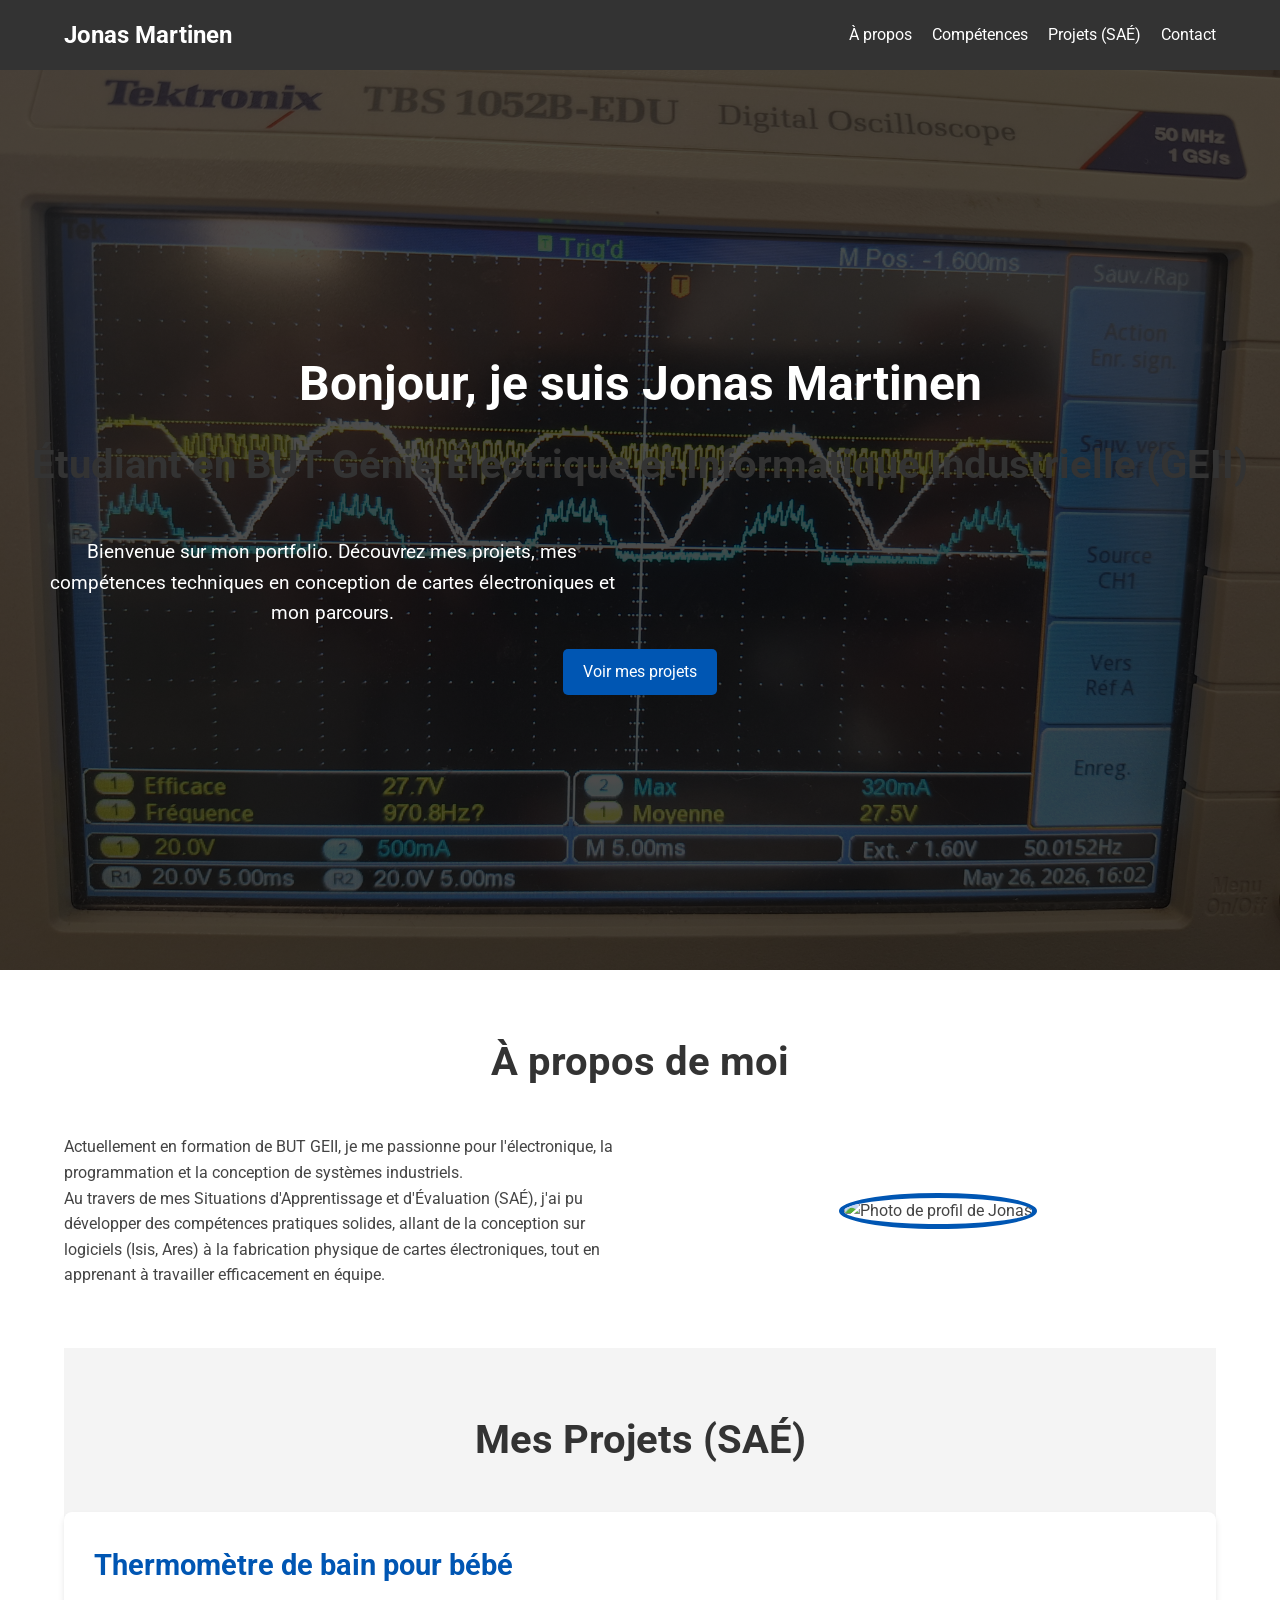
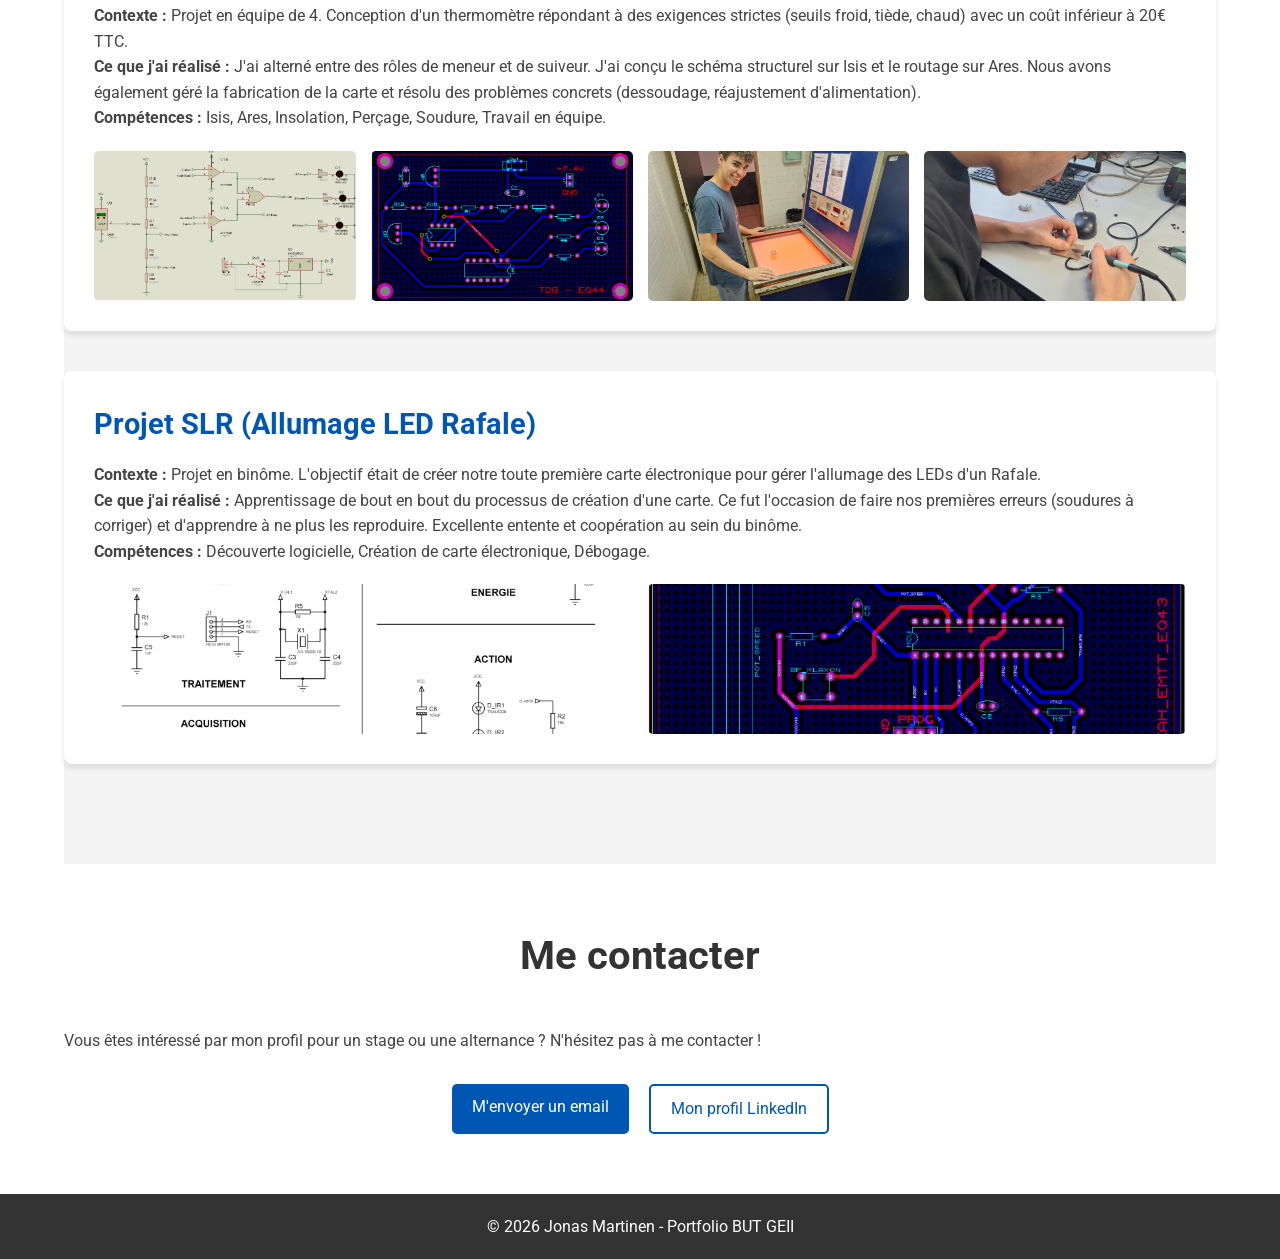
==== index.html @ 261d5330 "Import first files of the website" ====
<!DOCTYPE html>
<html lang="fr">
<head>
    <meta charset="UTF-8">
    <meta name="viewport" content="width=device-width, initial-scale=1.0">
    <title>Portfolio - Jonas Martinen | BUT GEII</title>
    <link rel="stylesheet" href="style.css">
    <link href="https://fonts.googleapis.com/css2?family=Roboto:wght@300;400;700&display=swap" rel="stylesheet">
</head>
<body>

    <header>
        <nav>
            <div class="logo">Jonas Martinen</div>
            <ul class="nav-links">
                <li><a href="#about">À propos</a></li>
                <li><a href="#skills">Compétences</a></li>
                <li><a href="#projects">Projets (SAÉ)</a></li>
                <li><a href="#contact">Contact</a></li>
            </ul>
        </nav>
    </header>

    <section id="hero">
        <div class="hero-content">
            <h1>Bonjour, je suis Jonas Martinen</h1>
            <h2>Étudiant en BUT Génie Électrique et Informatique Industrielle (GEII)</h2>
            <p>Bienvenue sur mon portfolio. Découvrez mes projets, mes compétences techniques en conception de cartes électroniques et mon parcours.</p>
            <a href="#projects" class="btn">Voir mes projets</a>
        </div>
    </section>

    <section id="about" class="container">
        <h2>À propos de moi</h2>
        <div class="about-flex">
            <div class="about-text">
                <p>Actuellement en formation de BUT GEII, je me passionne pour l'électronique, la programmation et la conception de systèmes industriels.</p>
                <p>Au travers de mes Situations d'Apprentissage et d'Évaluation (SAÉ), j'ai pu développer des compétences pratiques solides, allant de la conception sur logiciels (Isis, Ares) à la fabrication physique de cartes électroniques, tout en apprenant à travailler efficacement en équipe.</p>
            </div>
            <div class="about-image">
                <img src="Photo/photo_profil_placeholder.jpg" alt="Photo de profil de Jonas" id="profile-pic">
            </div>
        </div>
    </section>

    <section id="projects" class="container bg-light">
        <h2>Mes Projets (SAÉ)</h2>

        <div class="project-card">
            <div class="project-info">
                <h3>Thermomètre de bain pour bébé</h3>
                <p><strong>Contexte :</strong> Projet en équipe de 4. Conception d'un thermomètre répondant à des exigences strictes (seuils froid, tiède, chaud) avec un coût inférieur à 20€ TTC.</p>
                <p><strong>Ce que j'ai réalisé :</strong> J'ai alterné entre des rôles de meneur et de suiveur. J'ai conçu le schéma structurel sur Isis et le routage sur Ares. Nous avons également géré la fabrication de la carte et résolu des problèmes concrets (dessoudage, réajustement d'alimentation).</p>
                <p><strong>Compétences :</strong> Isis, Ares, Insolation, Perçage, Soudure, Travail en équipe.</p>
            </div>
            <div class="project-gallery">
                <img src="Photo/isis_tdb.png" alt="Schéma Isis Thermomètre">
                <img src="Photo/ares_tdb.png" alt="Routage Ares Thermomètre">
                <img src="Photo/fabrication carte insolation.jpg" alt="Insolation de la carte">
                <img src="Photo/soudure.jpg" alt="Soudure des composants">
            </div>
        </div>

        <div class="project-card">
            <div class="project-info">
                <h3>Projet SLR (Allumage LED Rafale)</h3>
                <p><strong>Contexte :</strong> Projet en binôme. L'objectif était de créer notre toute première carte électronique pour gérer l'allumage des LEDs d'un Rafale.</p>
                <p><strong>Ce que j'ai réalisé :</strong> Apprentissage de bout en bout du processus de création d'une carte. Ce fut l'occasion de faire nos premières erreurs (soudures à corriger) et d'apprendre à ne plus les reproduire. Excellente entente et coopération au sein du binôme.</p>
                <p><strong>Compétences :</strong> Découverte logicielle, Création de carte électronique, Débogage.</p>
            </div>
            <div class="project-gallery">
                <img src="Photo/isis_kah_emetteur.png" alt="Schéma Emetteur">
                <img src="Photo/ares_emetteur_kah.png" alt="Routage Emetteur">
            </div>
        </div>
    </section>

    <section id="contact" class="container">
        <h2>Me contacter</h2>
        <p>Vous êtes intéressé par mon profil pour un stage ou une alternance ? N'hésitez pas à me contacter !</p>
        <div class="contact-links">
            <a href="mailto:ton.email@email.com" class="btn">M'envoyer un email</a>
            <a href="https://linkedin.com/in/tonprofil" class="btn btn-outline" target="_blank">Mon profil LinkedIn</a>
        </div>
    </section>

    <footer>
        <p>&copy; 2026 Jonas Martinen - Portfolio BUT GEII</p>
    </footer>

</body>
</html>
---- style.css ----
/* style.css */
:root {
    --primary-color: #0056b3;
    --secondary-color: #333;
    --bg-light: #f4f4f4;
    --text-color: #444;
}

* {
    margin: 0;
    padding: 0;
    box-sizing: border-box;
    font-family: 'Roboto', sans-serif;
}

body {
    line-height: 1.6;
    color: var(--text-color);
}

/* Navigation */
header {
    background: var(--secondary-color);
    color: #fff;
    padding: 1rem 0;
    position: sticky;
    top: 0;
    z-index: 100;
}

nav {
    display: flex;
    justify-content: space-between;
    align-items: center;
    width: 90%;
    margin: auto;
}

nav .logo {
    font-size: 1.5rem;
    font-weight: bold;
}

nav ul {
    list-style: none;
    display: flex;
}

nav ul li {
    margin-left: 20px;
}

nav ul li a {
    color: #fff;
    text-decoration: none;
    transition: color 0.3s;
}

nav ul li a:hover {
    color: var(--primary-color);
}

/* Hero Section */
#hero {
    background: linear-gradient(rgba(0,0,0,0.7), rgba(0,0,0,0.7)), url('Photo/oscilloscope\ energie.jpg') center/cover;
    height: 100vh;
    display: flex;
    flex-direction: column;
    justify-content: center;
    align-items: center;
    text-align: center;
    color: #fff;
    padding: 0 20px;
}

#hero h1 {
    font-size: 3rem;
    margin-bottom: 10px;
}

#hero p {
    font-size: 1.2rem;
    margin-bottom: 20px;
    max-width: 600px;
}

/* Boutons */
.btn {
    display: inline-block;
    background: var(--primary-color);
    color: #fff;
    padding: 10px 20px;
    text-decoration: none;
    border-radius: 5px;
    transition: background 0.3s;
}

.btn:hover {
    background: #004494;
}

.btn-outline {
    background: transparent;
    border: 2px solid var(--primary-color);
    color: var(--primary-color);
}

.btn-outline:hover {
    background: var(--primary-color);
    color: #fff;
}

/* Conteneurs et Sections */
.container {
    width: 90%;
    margin: auto;
    padding: 60px 0;
}

h2 {
    text-align: center;
    margin-bottom: 40px;
    font-size: 2.5rem;
    color: var(--secondary-color);
}

.bg-light {
    background: var(--bg-light);
}

/* À propos */
.about-flex {
    display: flex;
    justify-content: space-between;
    align-items: center;
    gap: 40px;
}

.about-text {
    flex: 1;
}

.about-image {
    flex: 1;
    text-align: center;
}

.about-image img {
    border-radius: 50%;
    width: 250px;
    height: 250px;
    object-fit: cover;
    border: 5px solid var(--primary-color);
}

/* Projets */
.project-card {
    background: #fff;
    border-radius: 8px;
    padding: 30px;
    margin-bottom: 40px;
    box-shadow: 0 4px 6px rgba(0,0,0,0.1);
}

.project-card h3 {
    color: var(--primary-color);
    margin-bottom: 15px;
    font-size: 1.8rem;
}

.project-gallery {
    display: grid;
    grid-template-columns: repeat(auto-fit, minmax(200px, 1fr));
    gap: 15px;
    margin-top: 20px;
}

.project-gallery img {
    width: 100%;
    height: 150px;
    object-fit: cover;
    border-radius: 5px;
    transition: transform 0.3s;
    cursor: pointer;
}

.project-gallery img:hover {
    transform: scale(1.05);
}

/* Contact */
.contact-links {
    display: flex;
    justify-content: center;
    gap: 20px;
    margin-top: 30px;
}

/* Footer */
footer {
    background: var(--secondary-color);
    color: #fff;
    text-align: center;
    padding: 20px 0;
}

/* Responsive */
@media(max-width: 768px) {
    .about-flex {
        flex-direction: column;
    }
    nav ul {
        flex-direction: column;
        align-items: center;
    }
    nav ul li {
        margin: 10px 0;
    }
}
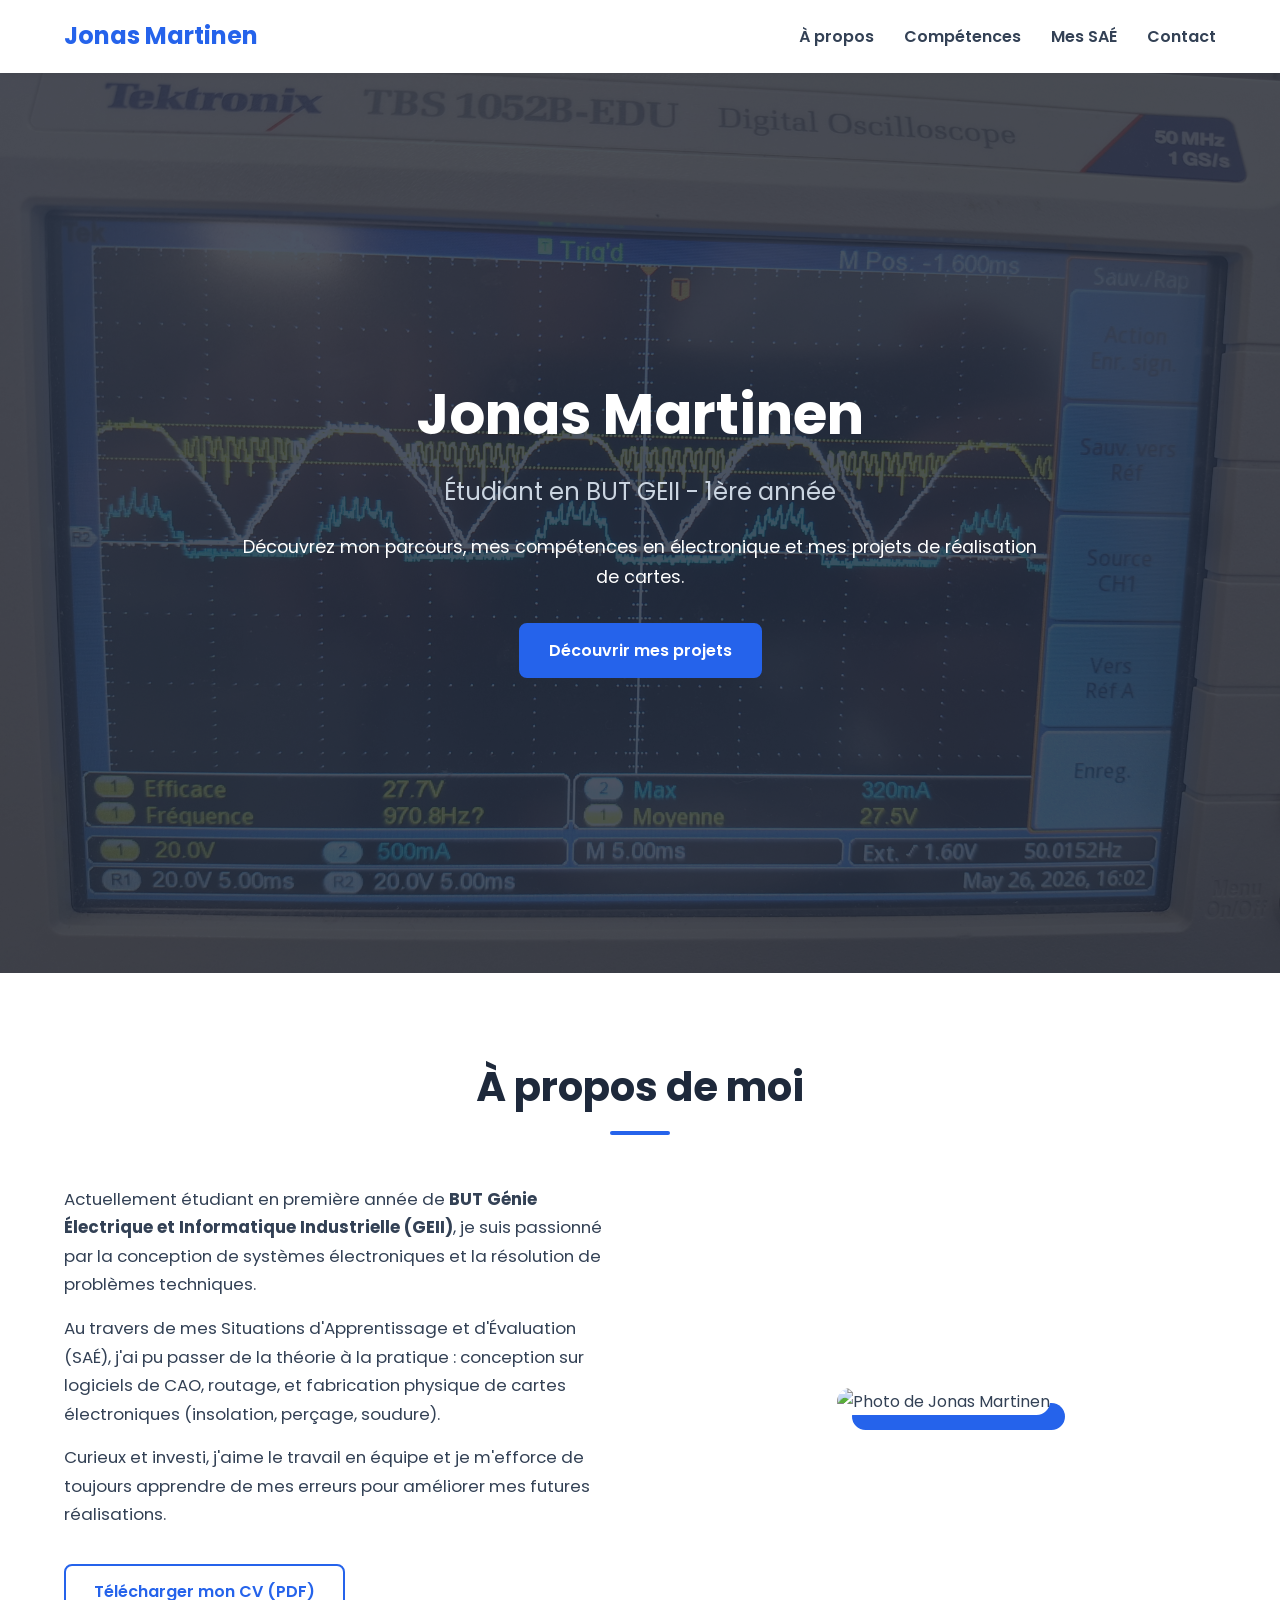
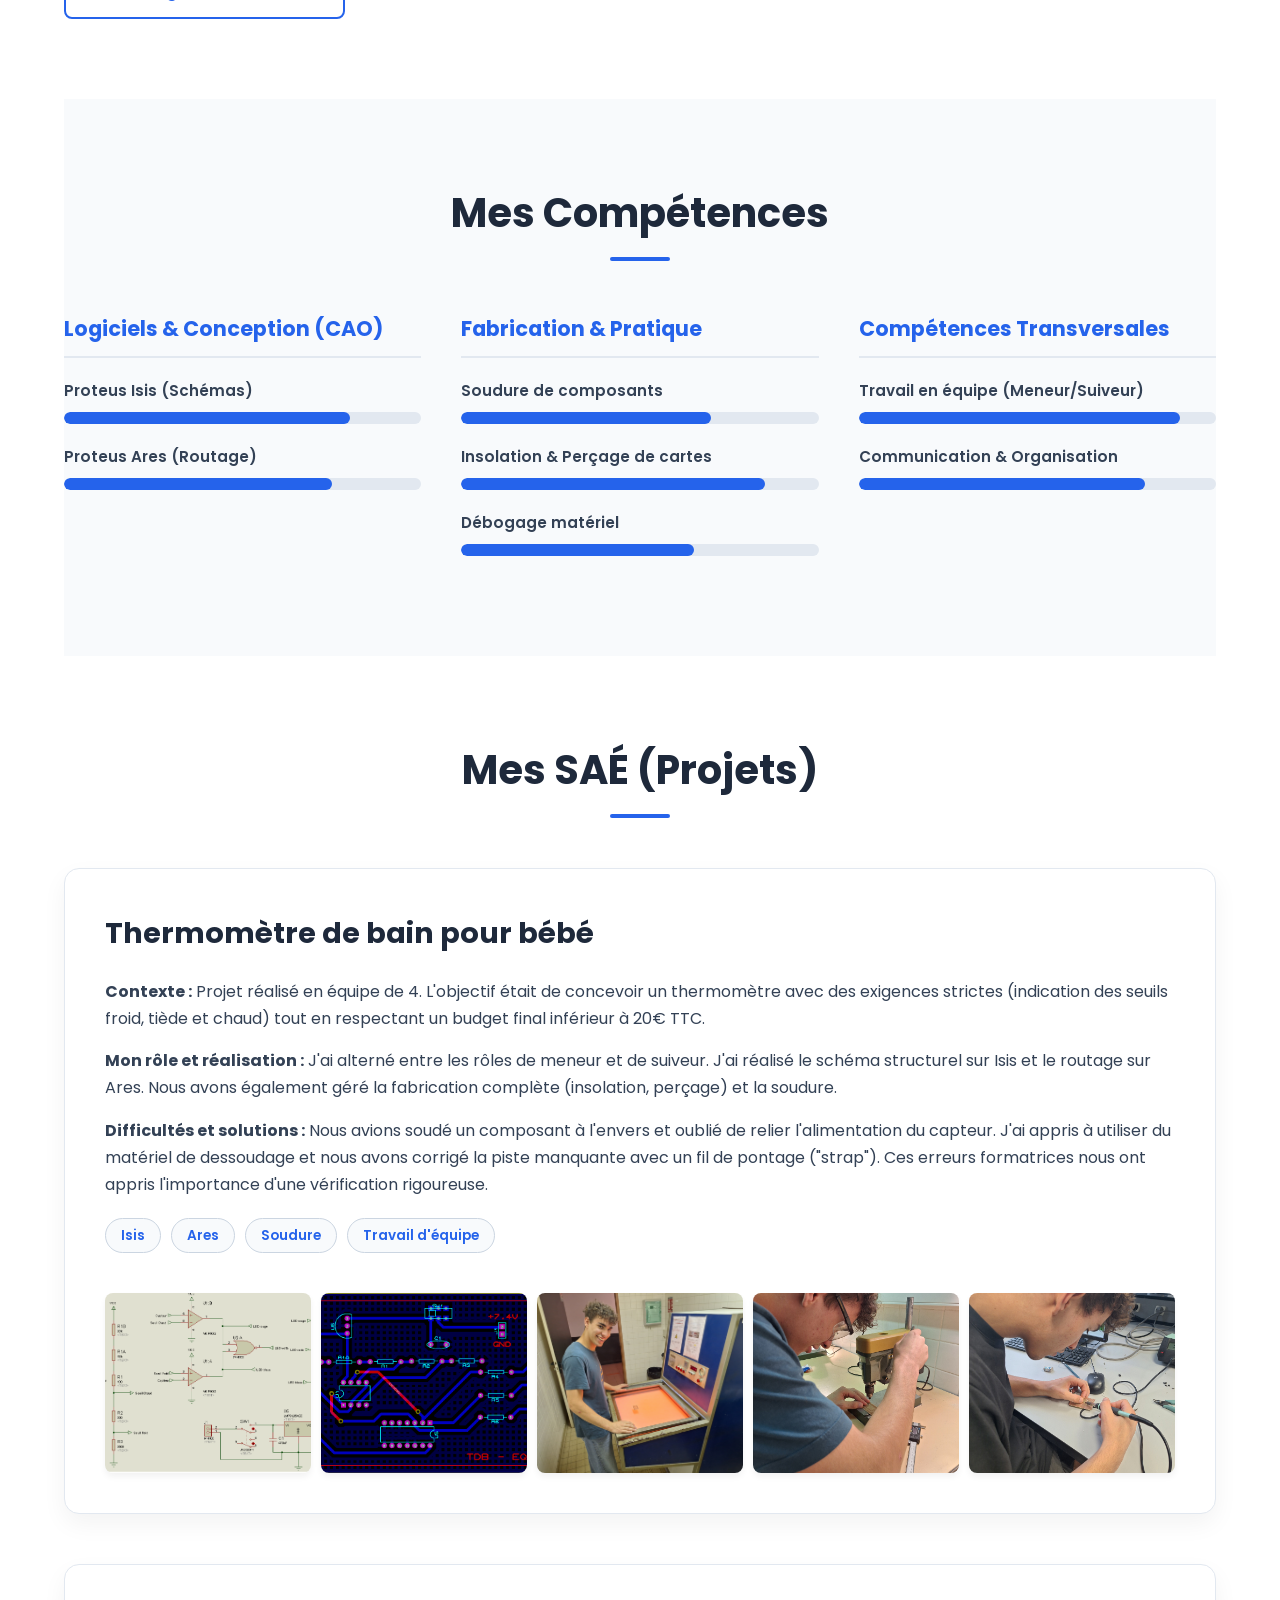
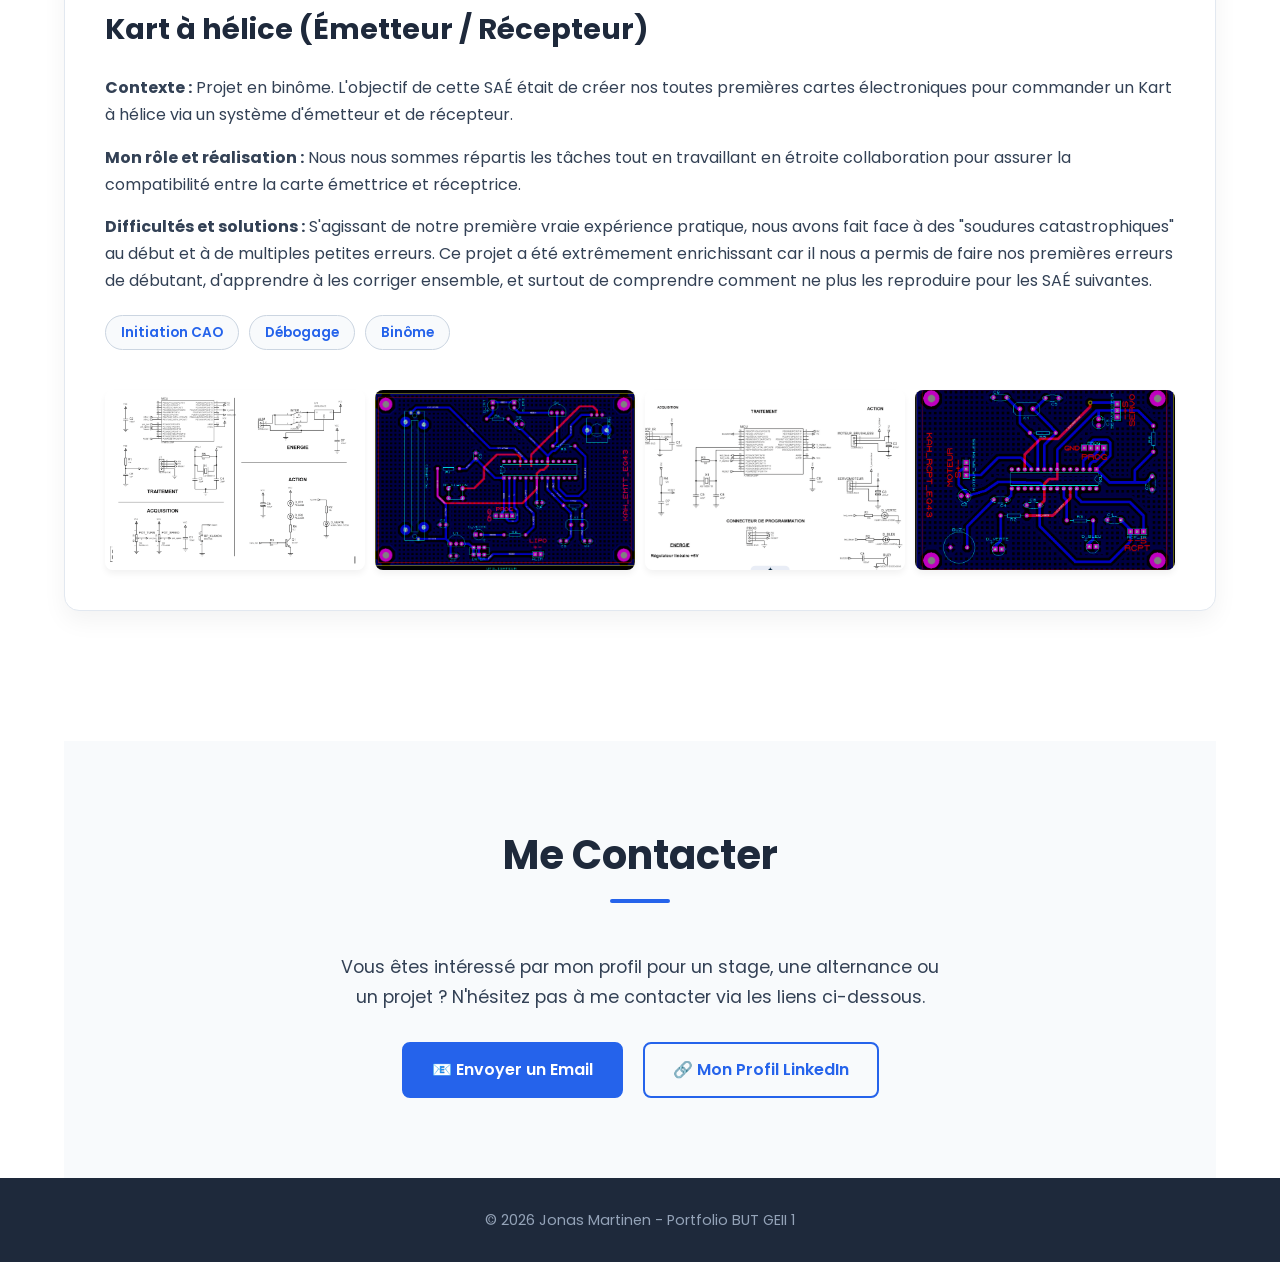
==== commit ccd077bb: "premier retour" ====
--- a/index.html
+++ b/index.html
@@ -5,7 +5,7 @@
     <meta name="viewport" content="width=device-width, initial-scale=1.0">
     <title>Portfolio - Jonas Martinen | BUT GEII</title>
     <link rel="stylesheet" href="style.css">
-    <link href="https://fonts.googleapis.com/css2?family=Roboto:wght@300;400;700&display=swap" rel="stylesheet">
+    <link href="https://fonts.googleapis.com/css2?family=Poppins:wght@300;400;600;700&display=swap" rel="stylesheet">
 </head>
 <body>
 
@@ -15,77 +15,154 @@
             <ul class="nav-links">
                 <li><a href="#about">À propos</a></li>
                 <li><a href="#skills">Compétences</a></li>
-                <li><a href="#projects">Projets (SAÉ)</a></li>
+                <li><a href="#projects">Mes SAÉ</a></li>
                 <li><a href="#contact">Contact</a></li>
             </ul>
         </nav>
     </header>
 
     <section id="hero">
+        <div class="hero-overlay"></div>
         <div class="hero-content">
-            <h1>Bonjour, je suis Jonas Martinen</h1>
-            <h2>Étudiant en BUT Génie Électrique et Informatique Industrielle (GEII)</h2>
-            <p>Bienvenue sur mon portfolio. Découvrez mes projets, mes compétences techniques en conception de cartes électroniques et mon parcours.</p>
-            <a href="#projects" class="btn">Voir mes projets</a>
+            <h1>Jonas Martinen</h1>
+            <h2>Étudiant en BUT GEII - 1ère année</h2>
+            <p>Découvrez mon parcours, mes compétences en électronique et mes projets de réalisation de cartes.</p>
+            <a href="#projects" class="btn">Découvrir mes projets</a>
         </div>
     </section>
 
     <section id="about" class="container">
-        <h2>À propos de moi</h2>
+        <div class="section-title">
+            <h2>À propos de moi</h2>
+            <div class="underline"></div>
+        </div>
         <div class="about-flex">
             <div class="about-text">
-                <p>Actuellement en formation de BUT GEII, je me passionne pour l'électronique, la programmation et la conception de systèmes industriels.</p>
-                <p>Au travers de mes Situations d'Apprentissage et d'Évaluation (SAÉ), j'ai pu développer des compétences pratiques solides, allant de la conception sur logiciels (Isis, Ares) à la fabrication physique de cartes électroniques, tout en apprenant à travailler efficacement en équipe.</p>
+                <p>Actuellement étudiant en première année de <strong>BUT Génie Électrique et Informatique Industrielle (GEII)</strong>, je suis passionné par la conception de systèmes électroniques et la résolution de problèmes techniques.</p>
+                <p>Au travers de mes Situations d'Apprentissage et d'Évaluation (SAÉ), j'ai pu passer de la théorie à la pratique : conception sur logiciels de CAO, routage, et fabrication physique de cartes électroniques (insolation, perçage, soudure).</p>
+                <p>Curieux et investi, j'aime le travail en équipe et je m'efforce de toujours apprendre de mes erreurs pour améliorer mes futures réalisations.</p>
+                <a href="#" class="btn btn-outline" style="margin-top: 20px;">Télécharger mon CV (PDF)</a>
             </div>
             <div class="about-image">
-                <img src="Photo/photo_profil_placeholder.jpg" alt="Photo de profil de Jonas" id="profile-pic">
+                <img src="Photo/photo_profil_placeholder.jpg" alt="Photo de Jonas Martinen" id="profile-pic">
             </div>
         </div>
     </section>
 
-    <section id="projects" class="container bg-light">
-        <h2>Mes Projets (SAÉ)</h2>
+    <section id="skills" class="container bg-light">
+        <div class="section-title">
+            <h2>Mes Compétences</h2>
+            <div class="underline"></div>
+        </div>
+        <div class="skills-grid">
+            
+            <div class="skill-category">
+                <h3>Logiciels & Conception (CAO)</h3>
+                <div class="skill-bar">
+                    <span class="skill-name">Proteus Isis (Schémas)</span>
+                    <div class="progress-bar"><div class="progress" style="width: 80%;"></div></div>
+                </div>
+                <div class="skill-bar">
+                    <span class="skill-name">Proteus Ares (Routage)</span>
+                    <div class="progress-bar"><div class="progress" style="width: 75%;"></div></div>
+                </div>
+            </div>
+
+            <div class="skill-category">
+                <h3>Fabrication & Pratique</h3>
+                <div class="skill-bar">
+                    <span class="skill-name">Soudure de composants</span>
+                    <div class="progress-bar"><div class="progress" style="width: 70%;"></div></div>
+                </div>
+                <div class="skill-bar">
+                    <span class="skill-name">Insolation & Perçage de cartes</span>
+                    <div class="progress-bar"><div class="progress" style="width: 85%;"></div></div>
+                </div>
+                <div class="skill-bar">
+                    <span class="skill-name">Débogage matériel</span>
+                    <div class="progress-bar"><div class="progress" style="width: 65%;"></div></div>
+                </div>
+            </div>
+
+            <div class="skill-category">
+                <h3>Compétences Transversales</h3>
+                <div class="skill-bar">
+                    <span class="skill-name">Travail en équipe (Meneur/Suiveur)</span>
+                    <div class="progress-bar"><div class="progress" style="width: 90%;"></div></div>
+                </div>
+                <div class="skill-bar">
+                    <span class="skill-name">Communication & Organisation</span>
+                    <div class="progress-bar"><div class="progress" style="width: 80%;"></div></div>
+                </div>
+            </div>
+
+        </div>
+    </section>
+
+    <section id="projects" class="container">
+        <div class="section-title">
+            <h2>Mes SAÉ (Projets)</h2>
+            <div class="underline"></div>
+        </div>
 
         <div class="project-card">
-            <div class="project-info">
+            <div class="project-content">
                 <h3>Thermomètre de bain pour bébé</h3>
-                <p><strong>Contexte :</strong> Projet en équipe de 4. Conception d'un thermomètre répondant à des exigences strictes (seuils froid, tiède, chaud) avec un coût inférieur à 20€ TTC.</p>
-                <p><strong>Ce que j'ai réalisé :</strong> J'ai alterné entre des rôles de meneur et de suiveur. J'ai conçu le schéma structurel sur Isis et le routage sur Ares. Nous avons également géré la fabrication de la carte et résolu des problèmes concrets (dessoudage, réajustement d'alimentation).</p>
-                <p><strong>Compétences :</strong> Isis, Ares, Insolation, Perçage, Soudure, Travail en équipe.</p>
+                <div class="project-details">
+                    <p><strong>Contexte :</strong> Projet réalisé en équipe de 4. L'objectif était de concevoir un thermomètre avec des exigences strictes (indication des seuils froid, tiède et chaud) tout en respectant un budget final inférieur à 20€ TTC.</p>
+                    <p><strong>Mon rôle et réalisation :</strong> J'ai alterné entre les rôles de meneur et de suiveur. J'ai réalisé le schéma structurel sur Isis et le routage sur Ares. Nous avons également géré la fabrication complète (insolation, perçage) et la soudure.</p>
+                    <p><strong>Difficultés et solutions :</strong> Nous avions soudé un composant à l'envers et oublié de relier l'alimentation du capteur. J'ai appris à utiliser du matériel de dessoudage et nous avons corrigé la piste manquante avec un fil de pontage ("strap"). Ces erreurs formatrices nous ont appris l'importance d'une vérification rigoureuse.</p>
+                </div>
+                <div class="project-tags">
+                    <span>Isis</span><span>Ares</span><span>Soudure</span><span>Travail d'équipe</span>
+                </div>
             </div>
             <div class="project-gallery">
-                <img src="Photo/isis_tdb.png" alt="Schéma Isis Thermomètre">
-                <img src="Photo/ares_tdb.png" alt="Routage Ares Thermomètre">
-                <img src="Photo/fabrication carte insolation.jpg" alt="Insolation de la carte">
-                <img src="Photo/soudure.jpg" alt="Soudure des composants">
+                <img src="Photo/isis_tdb.png" alt="Schéma Isis Thermomètre" loading="lazy">
+                <img src="Photo/ares_tdb.png" alt="Routage Ares Thermomètre" loading="lazy">
+                <img src="Photo/fabrication carte insolation.jpg" alt="Insolation de la carte" loading="lazy">
+                <img src="Photo/fabrication carte trou.jpg" alt="Perçage de la carte" loading="lazy">
+                <img src="Photo/soudure.jpg" alt="Soudure finale" loading="lazy">
             </div>
         </div>
 
         <div class="project-card">
-            <div class="project-info">
-                <h3>Projet SLR (Allumage LED Rafale)</h3>
-                <p><strong>Contexte :</strong> Projet en binôme. L'objectif était de créer notre toute première carte électronique pour gérer l'allumage des LEDs d'un Rafale.</p>
-                <p><strong>Ce que j'ai réalisé :</strong> Apprentissage de bout en bout du processus de création d'une carte. Ce fut l'occasion de faire nos premières erreurs (soudures à corriger) et d'apprendre à ne plus les reproduire. Excellente entente et coopération au sein du binôme.</p>
-                <p><strong>Compétences :</strong> Découverte logicielle, Création de carte électronique, Débogage.</p>
+            <div class="project-content">
+                <h3>Kart à hélice (Émetteur / Récepteur)</h3>
+                <div class="project-details">
+                    <p><strong>Contexte :</strong> Projet en binôme. L'objectif de cette SAÉ était de créer nos toutes premières cartes électroniques pour commander un Kart à hélice via un système d'émetteur et de récepteur.</p>
+                    <p><strong>Mon rôle et réalisation :</strong> Nous nous sommes répartis les tâches tout en travaillant en étroite collaboration pour assurer la compatibilité entre la carte émettrice et réceptrice.</p>
+                    <p><strong>Difficultés et solutions :</strong> S'agissant de notre première vraie expérience pratique, nous avons fait face à des "soudures catastrophiques" au début et à de multiples petites erreurs. Ce projet a été extrêmement enrichissant car il nous a permis de faire nos premières erreurs de débutant, d'apprendre à les corriger ensemble, et surtout de comprendre comment ne plus les reproduire pour les SAÉ suivantes.</p>
+                </div>
+                <div class="project-tags">
+                    <span>Initiation CAO</span><span>Débogage</span><span>Binôme</span>
+                </div>
             </div>
             <div class="project-gallery">
-                <img src="Photo/isis_kah_emetteur.png" alt="Schéma Emetteur">
-                <img src="Photo/ares_emetteur_kah.png" alt="Routage Emetteur">
+                <img src="Photo/isis_kah_emetteur.png" alt="Schéma Émetteur Kart" loading="lazy">
+                <img src="Photo/ares_emetteur_kah.png" alt="Routage Émetteur Kart" loading="lazy">
+                <img src="Photo/isis_kah_recepteur.png" alt="Schéma Récepteur Kart" loading="lazy">
+                <img src="Photo/ares_recepteur_kah.png" alt="Routage Récepteur Kart" loading="lazy">
             </div>
         </div>
     </section>
 
-    <section id="contact" class="container">
-        <h2>Me contacter</h2>
-        <p>Vous êtes intéressé par mon profil pour un stage ou une alternance ? N'hésitez pas à me contacter !</p>
-        <div class="contact-links">
-            <a href="mailto:ton.email@email.com" class="btn">M'envoyer un email</a>
-            <a href="https://linkedin.com/in/tonprofil" class="btn btn-outline" target="_blank">Mon profil LinkedIn</a>
+    <section id="contact" class="container bg-light">
+        <div class="section-title">
+            <h2>Me Contacter</h2>
+            <div class="underline"></div>
+        </div>
+        <div class="contact-content">
+            <p>Vous êtes intéressé par mon profil pour un stage, une alternance ou un projet ? N'hésitez pas à me contacter via les liens ci-dessous.</p>
+            <div class="contact-links">
+                <a href="mailto:jonas.martinen@gmail.com" class="btn">📧 Envoyer un Email</a>
+                <a href="https://www.linkedin.com/in/jonas-martinen-580a0b396/" class="btn btn-outline" target="_blank">🔗 Mon Profil LinkedIn</a>
+            </div>
         </div>
     </section>
 
     <footer>
-        <p>&copy; 2026 Jonas Martinen - Portfolio BUT GEII</p>
+        <p>&copy; 2026 Jonas Martinen - Portfolio BUT GEII 1</p>
     </footer>
 
 </body>
--- a/style.css
+++ b/style.css
@@ -1,31 +1,43 @@
-/* style.css */
+/* style.css - Version Moderne */
 :root {
-    --primary-color: #0056b3;
-    --secondary-color: #333;
-    --bg-light: #f4f4f4;
-    --text-color: #444;
+    --primary-color: #2563eb; /* Un bleu plus moderne et dynamique */
+    --primary-dark: #1d4ed8;
+    --secondary-color: #1e293b; /* Un gris ardoise élégant */
+    --bg-light: #f8fafc;
+    --text-color: #334155;
+    --text-light: #64748b;
+    --white: #ffffff;
+    --transition: all 0.3s ease;
 }
 
 * {
     margin: 0;
     padding: 0;
     box-sizing: border-box;
-    font-family: 'Roboto', sans-serif;
+    font-family: 'Poppins', sans-serif;
+    scroll-behavior: smooth; /* Défilement fluide quand on clique sur les liens */
 }
 
 body {
-    line-height: 1.6;
+    line-height: 1.7;
     color: var(--text-color);
-}
-
-/* Navigation */
+    background-color: var(--white);
+}
+
+/* --- Typographie Générale --- */
+h1, h2, h3 {
+    color: var(--secondary-color);
+    font-weight: 700;
+}
+
+/* --- En-tête / Navigation --- */
 header {
-    background: var(--secondary-color);
-    color: #fff;
+    background: var(--white);
+    box-shadow: 0 4px 6px -1px rgba(0, 0, 0, 0.05);
     padding: 1rem 0;
     position: sticky;
     top: 0;
-    z-index: 100;
+    z-index: 1000;
 }
 
 nav {
@@ -33,187 +45,320 @@
     justify-content: space-between;
     align-items: center;
     width: 90%;
+    max-width: 1200px;
     margin: auto;
 }
 
 nav .logo {
     font-size: 1.5rem;
-    font-weight: bold;
+    font-weight: 700;
+    color: var(--primary-color);
 }
 
 nav ul {
     list-style: none;
     display: flex;
-}
-
-nav ul li {
-    margin-left: 20px;
+    gap: 30px;
 }
 
 nav ul li a {
-    color: #fff;
+    color: var(--text-color);
     text-decoration: none;
-    transition: color 0.3s;
+    font-weight: 600;
+    transition: var(--transition);
 }
 
 nav ul li a:hover {
     color: var(--primary-color);
 }
 
-/* Hero Section */
+/* --- Hero Section --- */
 #hero {
-    background: linear-gradient(rgba(0,0,0,0.7), rgba(0,0,0,0.7)), url('Photo/oscilloscope\ energie.jpg') center/cover;
+    position: relative;
+    background: url('Photo/oscilloscope\ energie.jpg') center/cover no-repeat;
     height: 100vh;
     display: flex;
-    flex-direction: column;
     justify-content: center;
     align-items: center;
     text-align: center;
-    color: #fff;
+    color: var(--white);
     padding: 0 20px;
 }
 
+.hero-overlay {
+    position: absolute;
+    top: 0;
+    left: 0;
+    width: 100%;
+    height: 100%;
+    background: rgba(30, 41, 59, 0.8); /* Overlay sombre plus élégant */
+    z-index: 1;
+}
+
+.hero-content {
+    position: relative;
+    z-index: 2;
+    max-width: 800px;
+}
+
 #hero h1 {
-    font-size: 3rem;
+    color: var(--white);
+    font-size: 3.5rem;
     margin-bottom: 10px;
 }
 
+#hero h2 {
+    color: #cbd5e1;
+    font-size: 1.5rem;
+    font-weight: 400;
+    margin-bottom: 20px;
+}
+
 #hero p {
-    font-size: 1.2rem;
-    margin-bottom: 20px;
-    max-width: 600px;
-}
-
-/* Boutons */
+    font-size: 1.1rem;
+    margin-bottom: 30px;
+}
+
+/* --- Boutons --- */
 .btn {
     display: inline-block;
     background: var(--primary-color);
-    color: #fff;
-    padding: 10px 20px;
+    color: var(--white);
+    padding: 12px 28px;
     text-decoration: none;
-    border-radius: 5px;
-    transition: background 0.3s;
+    border-radius: 8px;
+    font-weight: 600;
+    transition: var(--transition);
+    border: 2px solid var(--primary-color);
 }
 
 .btn:hover {
-    background: #004494;
+    background: var(--primary-dark);
+    border-color: var(--primary-dark);
+    transform: translateY(-2px);
+    box-shadow: 0 4px 12px rgba(37, 99, 235, 0.3);
 }
 
 .btn-outline {
     background: transparent;
-    border: 2px solid var(--primary-color);
     color: var(--primary-color);
 }
 
 .btn-outline:hover {
     background: var(--primary-color);
-    color: #fff;
-}
-
-/* Conteneurs et Sections */
+    color: var(--white);
+}
+
+/* --- Conteneurs Communs --- */
 .container {
     width: 90%;
+    max-width: 1200px;
     margin: auto;
-    padding: 60px 0;
-}
-
-h2 {
-    text-align: center;
-    margin-bottom: 40px;
+    padding: 80px 0;
+}
+
+.bg-light {
+    background-color: var(--bg-light);
+}
+
+.section-title {
+    text-align: center;
+    margin-bottom: 50px;
+}
+
+.section-title h2 {
     font-size: 2.5rem;
-    color: var(--secondary-color);
-}
-
-.bg-light {
-    background: var(--bg-light);
-}
-
-/* À propos */
+    margin-bottom: 10px;
+}
+
+.underline {
+    height: 4px;
+    width: 60px;
+    background: var(--primary-color);
+    margin: 0 auto;
+    border-radius: 2px;
+}
+
+/* --- À propos --- */
 .about-flex {
     display: flex;
     justify-content: space-between;
     align-items: center;
-    gap: 40px;
+    gap: 60px;
 }
 
 .about-text {
     flex: 1;
 }
 
+.about-text p {
+    margin-bottom: 15px;
+    font-size: 1.05rem;
+}
+
 .about-image {
     flex: 1;
     text-align: center;
 }
 
 .about-image img {
-    border-radius: 50%;
-    width: 250px;
-    height: 250px;
-    object-fit: cover;
-    border: 5px solid var(--primary-color);
-}
-
-/* Projets */
+    border-radius: 20px; /* Moins rond, plus moderne */
+    width: 100%;
+    max-width: 350px;
+    box-shadow: 15px 15px 0px var(--primary-color); /* Effet d'ombre décalée très tendance */
+    transition: var(--transition);
+}
+
+.about-image img:hover {
+    transform: translate(-5px, -5px);
+    box-shadow: 20px 20px 0px var(--primary-color);
+}
+
+/* --- Compétences (Skills) --- */
+.skills-grid {
+    display: grid;
+    grid-template-columns: repeat(auto-fit, minmax(300px, 1fr));
+    gap: 40px;
+}
+
+.skill-category h3 {
+    margin-bottom: 20px;
+    font-size: 1.3rem;
+    color: var(--primary-color);
+    border-bottom: 2px solid #e2e8f0;
+    padding-bottom: 10px;
+}
+
+.skill-bar {
+    margin-bottom: 20px;
+}
+
+.skill-name {
+    display: block;
+    font-weight: 600;
+    margin-bottom: 8px;
+    font-size: 0.95rem;
+}
+
+.progress-bar {
+    background-color: #e2e8f0;
+    border-radius: 10px;
+    height: 12px;
+    overflow: hidden;
+}
+
+.progress {
+    background-color: var(--primary-color);
+    height: 100%;
+    border-radius: 10px;
+    transition: width 1.5s ease-in-out;
+}
+
+/* --- Projets (SAÉ) --- */
 .project-card {
-    background: #fff;
-    border-radius: 8px;
-    padding: 30px;
-    margin-bottom: 40px;
-    box-shadow: 0 4px 6px rgba(0,0,0,0.1);
-}
-
-.project-card h3 {
-    color: var(--primary-color);
+    background: var(--white);
+    border-radius: 15px;
+    margin-bottom: 50px;
+    box-shadow: 0 10px 25px rgba(0,0,0,0.05);
+    overflow: hidden;
+    border: 1px solid #e2e8f0;
+}
+
+.project-content {
+    padding: 40px;
+}
+
+.project-content h3 {
+    font-size: 1.8rem;
+    margin-bottom: 20px;
+    color: var(--secondary-color);
+}
+
+.project-details p {
     margin-bottom: 15px;
-    font-size: 1.8rem;
+}
+
+.project-tags {
+    margin-top: 20px;
+    display: flex;
+    flex-wrap: wrap;
+    gap: 10px;
+}
+
+.project-tags span {
+    background: var(--bg-light);
+    color: var(--primary-color);
+    padding: 5px 15px;
+    border-radius: 20px;
+    font-size: 0.85rem;
+    font-weight: 600;
+    border: 1px solid #cbd5e1;
 }
 
 .project-gallery {
     display: grid;
     grid-template-columns: repeat(auto-fit, minmax(200px, 1fr));
-    gap: 15px;
-    margin-top: 20px;
+    gap: 10px;
+    padding: 0 40px 40px 40px;
 }
 
 .project-gallery img {
     width: 100%;
-    height: 150px;
+    height: 180px;
     object-fit: cover;
-    border-radius: 5px;
-    transition: transform 0.3s;
-    cursor: pointer;
+    border-radius: 8px;
+    box-shadow: 0 4px 6px rgba(0,0,0,0.05);
+    transition: var(--transition);
+    cursor: zoom-in;
 }
 
 .project-gallery img:hover {
-    transform: scale(1.05);
-}
-
-/* Contact */
+    transform: scale(1.03);
+    box-shadow: 0 10px 15px rgba(0,0,0,0.1);
+}
+
+/* --- Contact --- */
+.contact-content {
+    text-align: center;
+    max-width: 600px;
+    margin: auto;
+}
+
+.contact-content p {
+    margin-bottom: 30px;
+    font-size: 1.1rem;
+}
+
 .contact-links {
     display: flex;
     justify-content: center;
     gap: 20px;
-    margin-top: 30px;
-}
-
-/* Footer */
+}
+
+/* --- Footer --- */
 footer {
     background: var(--secondary-color);
-    color: #fff;
-    text-align: center;
-    padding: 20px 0;
-}
-
-/* Responsive */
+    color: #94a3b8;
+    text-align: center;
+    padding: 30px 0;
+    font-size: 0.9rem;
+}
+
+/* --- Responsive --- */
 @media(max-width: 768px) {
     .about-flex {
         flex-direction: column;
     }
     nav ul {
+        display: none; /* Pour un vrai projet, il faudrait rajouter un menu hamburger en JS */
+    }
+    #hero h1 {
+        font-size: 2.5rem;
+    }
+    .contact-links {
         flex-direction: column;
-        align-items: center;
-    }
-    nav ul li {
-        margin: 10px 0;
+    }
+    .project-content, .project-gallery {
+        padding: 20px;
     }
 }
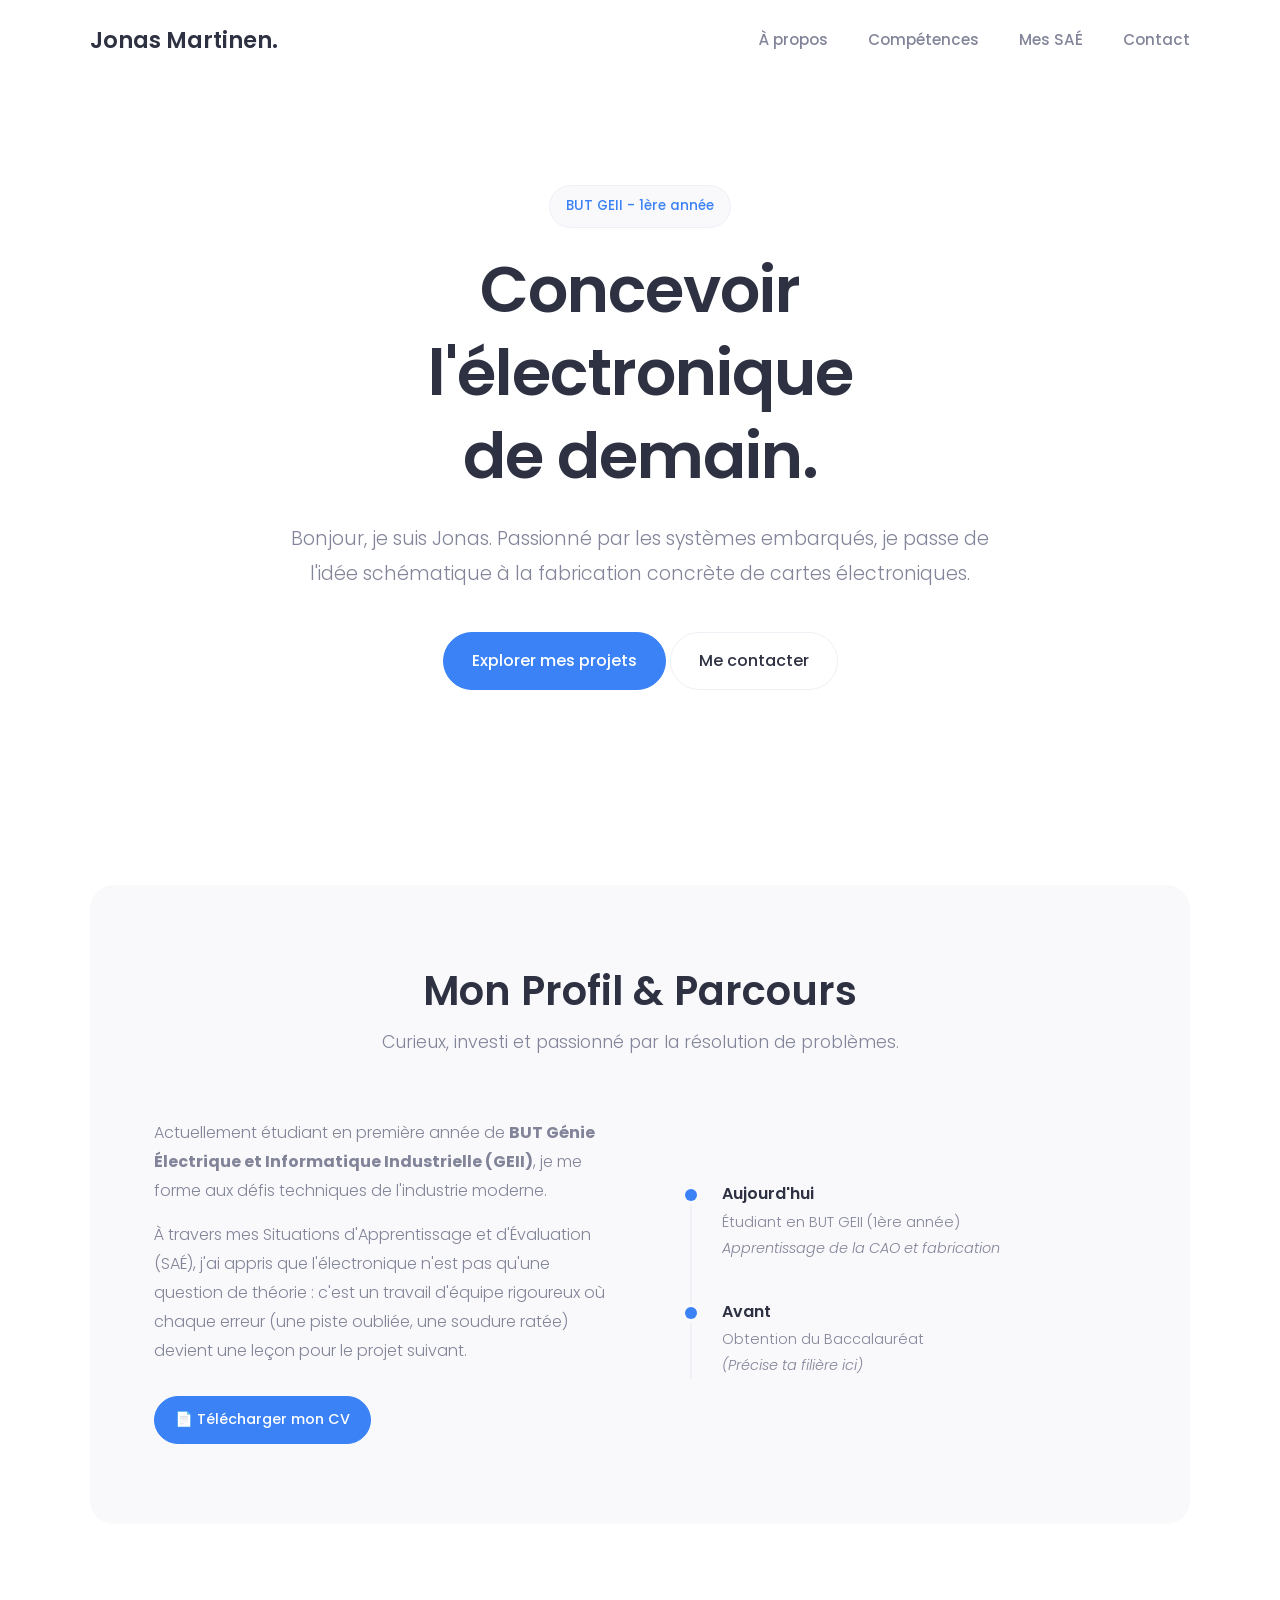
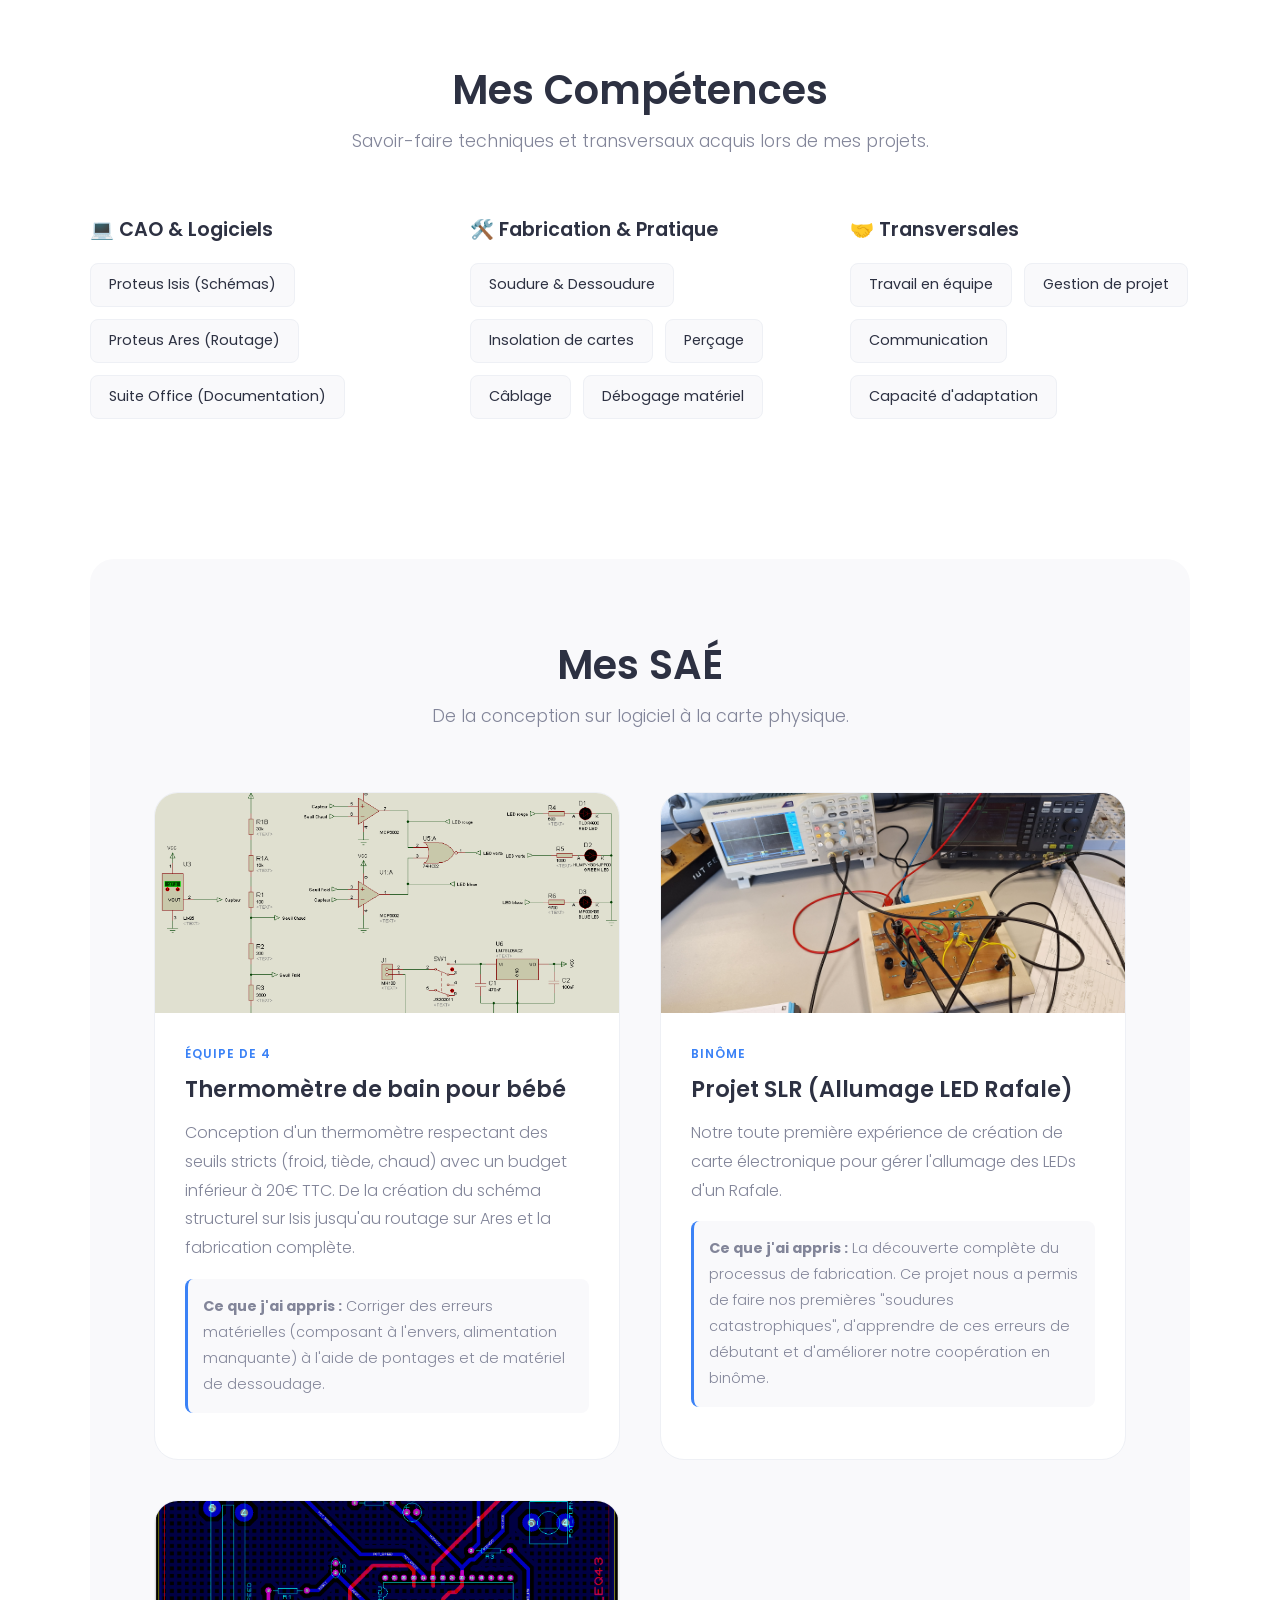
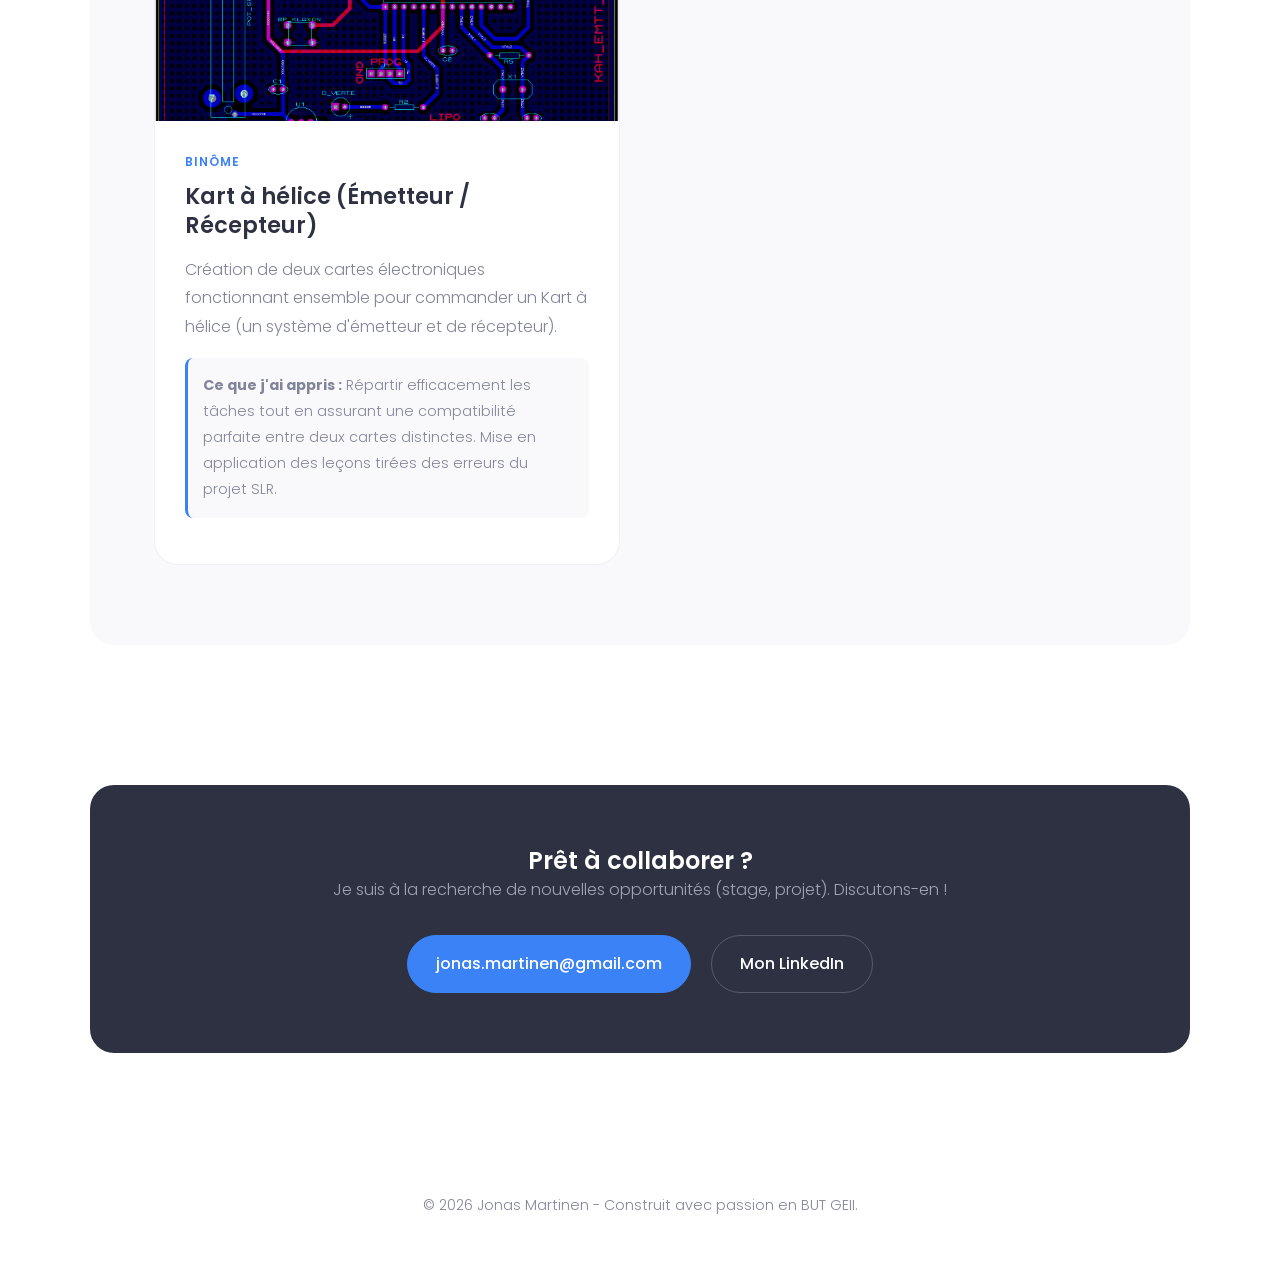
==== commit c36f7d19: "deuxième retour" ====
--- a/index.html
+++ b/index.html
@@ -5,165 +5,192 @@
     <meta name="viewport" content="width=device-width, initial-scale=1.0">
     <title>Portfolio - Jonas Martinen | BUT GEII</title>
     <link rel="stylesheet" href="style.css">
-    <link href="https://fonts.googleapis.com/css2?family=Poppins:wght@300;400;600;700&display=swap" rel="stylesheet">
+    <link href="https://fonts.googleapis.com/css2?family=Poppins:wght@300;400;500;600&display=swap" rel="stylesheet">
 </head>
 <body>
 
     <header>
         <nav>
-            <div class="logo">Jonas Martinen</div>
-            <ul class="nav-links">
-                <li><a href="#about">À propos</a></li>
-                <li><a href="#skills">Compétences</a></li>
-                <li><a href="#projects">Mes SAÉ</a></li>
-                <li><a href="#contact">Contact</a></li>
+            <div class="logo">Jonas Martinen.</div>
+            <ul class="nav-links" id="nav-links">
+                <li><a href="#about" class="nav-item">À propos</a></li>
+                <li><a href="#skills" class="nav-item">Compétences</a></li>
+                <li><a href="#projects" class="nav-item">Mes SAÉ</a></li>
+                <li><a href="#contact" class="nav-item">Contact</a></li>
             </ul>
+            <div class="burger" id="burger">
+                <div class="line1"></div>
+                <div class="line2"></div>
+                <div class="line3"></div>
+            </div>
         </nav>
     </header>
 
-    <section id="hero">
-        <div class="hero-overlay"></div>
+    <section id="hero" class="container">
         <div class="hero-content">
-            <h1>Jonas Martinen</h1>
-            <h2>Étudiant en BUT GEII - 1ère année</h2>
-            <p>Découvrez mon parcours, mes compétences en électronique et mes projets de réalisation de cartes.</p>
-            <a href="#projects" class="btn">Découvrir mes projets</a>
-        </div>
-    </section>
-
-    <section id="about" class="container">
-        <div class="section-title">
-            <h2>À propos de moi</h2>
-            <div class="underline"></div>
-        </div>
-        <div class="about-flex">
-            <div class="about-text">
-                <p>Actuellement étudiant en première année de <strong>BUT Génie Électrique et Informatique Industrielle (GEII)</strong>, je suis passionné par la conception de systèmes électroniques et la résolution de problèmes techniques.</p>
-                <p>Au travers de mes Situations d'Apprentissage et d'Évaluation (SAÉ), j'ai pu passer de la théorie à la pratique : conception sur logiciels de CAO, routage, et fabrication physique de cartes électroniques (insolation, perçage, soudure).</p>
-                <p>Curieux et investi, j'aime le travail en équipe et je m'efforce de toujours apprendre de mes erreurs pour améliorer mes futures réalisations.</p>
-                <a href="#" class="btn btn-outline" style="margin-top: 20px;">Télécharger mon CV (PDF)</a>
-            </div>
-            <div class="about-image">
-                <img src="Photo/photo_profil_placeholder.jpg" alt="Photo de Jonas Martinen" id="profile-pic">
+            <span class="badge-intro">BUT GEII - 1ère année</span>
+            <h1>Concevoir l'électronique<br> de demain.</h1>
+            <p>Bonjour, je suis Jonas. Passionné par les systèmes embarqués, je passe de l'idée schématique à la fabrication concrète de cartes électroniques.</p>
+            <div class="hero-buttons">
+                <a href="#projects" class="btn">Explorer mes projets</a>
+                <a href="#contact" class="btn btn-outline">Me contacter</a>
             </div>
         </div>
     </section>
 
-    <section id="skills" class="container bg-light">
-        <div class="section-title">
+    <section id="about" class="container bg-light section-rounded">
+        <div class="section-header">
+            <h2>Mon Profil & Parcours</h2>
+            <p class="subtitle">Curieux, investi et passionné par la résolution de problèmes.</p>
+        </div>
+        
+        <div class="about-grid">
+            <div class="about-text">
+                <p>Actuellement étudiant en première année de <strong>BUT Génie Électrique et Informatique Industrielle (GEII)</strong>, je me forme aux défis techniques de l'industrie moderne.</p>
+                <p>À travers mes Situations d'Apprentissage et d'Évaluation (SAÉ), j'ai appris que l'électronique n'est pas qu'une question de théorie : c'est un travail d'équipe rigoureux où chaque erreur (une piste oubliée, une soudure ratée) devient une leçon pour le projet suivant.</p>
+                <a href="CV_Jonas_Martinen.pdf" class="btn btn-small" target="_blank">📄 Télécharger mon CV</a>
+            </div>
+
+            <div class="timeline">
+                <div class="timeline-item">
+                    <div class="timeline-dot"></div>
+                    <div class="timeline-content">
+                        <h4>Aujourd'hui</h4>
+                        <p>Étudiant en BUT GEII (1ère année)<br><em>Apprentissage de la CAO et fabrication</em></p>
+                    </div>
+                </div>
+                <div class="timeline-item">
+                    <div class="timeline-dot"></div>
+                    <div class="timeline-content">
+                        <h4>Avant</h4>
+                        <p>Obtention du Baccalauréat<br><em>(Précise ta filière ici)</em></p>
+                    </div>
+                </div>
+            </div>
+        </div>
+    </section>
+
+    <section id="skills" class="container">
+        <div class="section-header">
             <h2>Mes Compétences</h2>
-            <div class="underline"></div>
+            <p class="subtitle">Savoir-faire techniques et transversaux acquis lors de mes projets.</p>
         </div>
-        <div class="skills-grid">
-            
+
+        <div class="skills-layout">
             <div class="skill-category">
-                <h3>Logiciels & Conception (CAO)</h3>
-                <div class="skill-bar">
-                    <span class="skill-name">Proteus Isis (Schémas)</span>
-                    <div class="progress-bar"><div class="progress" style="width: 80%;"></div></div>
-                </div>
-                <div class="skill-bar">
-                    <span class="skill-name">Proteus Ares (Routage)</span>
-                    <div class="progress-bar"><div class="progress" style="width: 75%;"></div></div>
+                <h3>💻 CAO & Logiciels</h3>
+                <div class="badges-container">
+                    <span class="skill-badge">Proteus Isis (Schémas)</span>
+                    <span class="skill-badge">Proteus Ares (Routage)</span>
+                    <span class="skill-badge">Suite Office (Documentation)</span>
                 </div>
             </div>
 
             <div class="skill-category">
-                <h3>Fabrication & Pratique</h3>
-                <div class="skill-bar">
-                    <span class="skill-name">Soudure de composants</span>
-                    <div class="progress-bar"><div class="progress" style="width: 70%;"></div></div>
-                </div>
-                <div class="skill-bar">
-                    <span class="skill-name">Insolation & Perçage de cartes</span>
-                    <div class="progress-bar"><div class="progress" style="width: 85%;"></div></div>
-                </div>
-                <div class="skill-bar">
-                    <span class="skill-name">Débogage matériel</span>
-                    <div class="progress-bar"><div class="progress" style="width: 65%;"></div></div>
+                <h3>🛠️ Fabrication & Pratique</h3>
+                <div class="badges-container">
+                    <span class="skill-badge">Soudure & Dessoudure</span>
+                    <span class="skill-badge">Insolation de cartes</span>
+                    <span class="skill-badge">Perçage</span>
+                    <span class="skill-badge">Câblage</span>
+                    <span class="skill-badge">Débogage matériel</span>
                 </div>
             </div>
 
             <div class="skill-category">
-                <h3>Compétences Transversales</h3>
-                <div class="skill-bar">
-                    <span class="skill-name">Travail en équipe (Meneur/Suiveur)</span>
-                    <div class="progress-bar"><div class="progress" style="width: 90%;"></div></div>
+                <h3>🤝 Transversales</h3>
+                <div class="badges-container">
+                    <span class="skill-badge">Travail en équipe</span>
+                    <span class="skill-badge">Gestion de projet</span>
+                    <span class="skill-badge">Communication</span>
+                    <span class="skill-badge">Capacité d'adaptation</span>
                 </div>
-                <div class="skill-bar">
-                    <span class="skill-name">Communication & Organisation</span>
-                    <div class="progress-bar"><div class="progress" style="width: 80%;"></div></div>
+            </div>
+        </div>
+    </section>
+
+    <section id="projects" class="container bg-light section-rounded">
+        <div class="section-header">
+            <h2>Mes SAÉ</h2>
+            <p class="subtitle">De la conception sur logiciel à la carte physique.</p>
+        </div>
+
+        <div class="projects-grid">
+            
+            <div class="project-card">
+                <div class="project-card-image">
+                    <img src="Photo/isis_tdb.png" alt="Schéma Thermomètre">
+                </div>
+                <div class="project-card-content">
+                    <span class="project-tag">Équipe de 4</span>
+                    <h3>Thermomètre de bain pour bébé</h3>
+                    <p>Conception d'un thermomètre respectant des seuils stricts (froid, tiède, chaud) avec un budget inférieur à 20€ TTC. De la création du schéma structurel sur Isis jusqu'au routage sur Ares et la fabrication complète.</p>
+                    <p class="project-highlight"><strong>Ce que j'ai appris :</strong> Corriger des erreurs matérielles (composant à l'envers, alimentation manquante) à l'aide de pontages et de matériel de dessoudage.</p>
+                </div>
+            </div>
+
+            <div class="project-card">
+                <div class="project-card-image">
+                    <img src="Photo/montage elec cable.jpg" alt="Projet SLR">
+                </div>
+                <div class="project-card-content">
+                    <span class="project-tag">Binôme</span>
+                    <h3>Projet SLR (Allumage LED Rafale)</h3>
+                    <p>Notre toute première expérience de création de carte électronique pour gérer l'allumage des LEDs d'un Rafale.</p>
+                    <p class="project-highlight"><strong>Ce que j'ai appris :</strong> La découverte complète du processus de fabrication. Ce projet nous a permis de faire nos premières "soudures catastrophiques", d'apprendre de ces erreurs de débutant et d'améliorer notre coopération en binôme.</p>
+                </div>
+            </div>
+
+            <div class="project-card">
+                <div class="project-card-image">
+                    <img src="Photo/ares_emetteur_kah.png" alt="Routage Émetteur Kart">
+                </div>
+                <div class="project-card-content">
+                    <span class="project-tag">Binôme</span>
+                    <h3>Kart à hélice (Émetteur / Récepteur)</h3>
+                    <p>Création de deux cartes électroniques fonctionnant ensemble pour commander un Kart à hélice (un système d'émetteur et de récepteur).</p>
+                    <p class="project-highlight"><strong>Ce que j'ai appris :</strong> Répartir efficacement les tâches tout en assurant une compatibilité parfaite entre deux cartes distinctes. Mise en application des leçons tirées des erreurs du projet SLR.</p>
                 </div>
             </div>
 
         </div>
     </section>
 
-    <section id="projects" class="container">
-        <div class="section-title">
-            <h2>Mes SAÉ (Projets)</h2>
-            <div class="underline"></div>
-        </div>
-
-        <div class="project-card">
-            <div class="project-content">
-                <h3>Thermomètre de bain pour bébé</h3>
-                <div class="project-details">
-                    <p><strong>Contexte :</strong> Projet réalisé en équipe de 4. L'objectif était de concevoir un thermomètre avec des exigences strictes (indication des seuils froid, tiède et chaud) tout en respectant un budget final inférieur à 20€ TTC.</p>
-                    <p><strong>Mon rôle et réalisation :</strong> J'ai alterné entre les rôles de meneur et de suiveur. J'ai réalisé le schéma structurel sur Isis et le routage sur Ares. Nous avons également géré la fabrication complète (insolation, perçage) et la soudure.</p>
-                    <p><strong>Difficultés et solutions :</strong> Nous avions soudé un composant à l'envers et oublié de relier l'alimentation du capteur. J'ai appris à utiliser du matériel de dessoudage et nous avons corrigé la piste manquante avec un fil de pontage ("strap"). Ces erreurs formatrices nous ont appris l'importance d'une vérification rigoureuse.</p>
-                </div>
-                <div class="project-tags">
-                    <span>Isis</span><span>Ares</span><span>Soudure</span><span>Travail d'équipe</span>
-                </div>
-            </div>
-            <div class="project-gallery">
-                <img src="Photo/isis_tdb.png" alt="Schéma Isis Thermomètre" loading="lazy">
-                <img src="Photo/ares_tdb.png" alt="Routage Ares Thermomètre" loading="lazy">
-                <img src="Photo/fabrication carte insolation.jpg" alt="Insolation de la carte" loading="lazy">
-                <img src="Photo/fabrication carte trou.jpg" alt="Perçage de la carte" loading="lazy">
-                <img src="Photo/soudure.jpg" alt="Soudure finale" loading="lazy">
-            </div>
-        </div>
-
-        <div class="project-card">
-            <div class="project-content">
-                <h3>Kart à hélice (Émetteur / Récepteur)</h3>
-                <div class="project-details">
-                    <p><strong>Contexte :</strong> Projet en binôme. L'objectif de cette SAÉ était de créer nos toutes premières cartes électroniques pour commander un Kart à hélice via un système d'émetteur et de récepteur.</p>
-                    <p><strong>Mon rôle et réalisation :</strong> Nous nous sommes répartis les tâches tout en travaillant en étroite collaboration pour assurer la compatibilité entre la carte émettrice et réceptrice.</p>
-                    <p><strong>Difficultés et solutions :</strong> S'agissant de notre première vraie expérience pratique, nous avons fait face à des "soudures catastrophiques" au début et à de multiples petites erreurs. Ce projet a été extrêmement enrichissant car il nous a permis de faire nos premières erreurs de débutant, d'apprendre à les corriger ensemble, et surtout de comprendre comment ne plus les reproduire pour les SAÉ suivantes.</p>
-                </div>
-                <div class="project-tags">
-                    <span>Initiation CAO</span><span>Débogage</span><span>Binôme</span>
-                </div>
-            </div>
-            <div class="project-gallery">
-                <img src="Photo/isis_kah_emetteur.png" alt="Schéma Émetteur Kart" loading="lazy">
-                <img src="Photo/ares_emetteur_kah.png" alt="Routage Émetteur Kart" loading="lazy">
-                <img src="Photo/isis_kah_recepteur.png" alt="Schéma Récepteur Kart" loading="lazy">
-                <img src="Photo/ares_recepteur_kah.png" alt="Routage Récepteur Kart" loading="lazy">
-            </div>
-        </div>
-    </section>
-
-    <section id="contact" class="container bg-light">
-        <div class="section-title">
-            <h2>Me Contacter</h2>
-            <div class="underline"></div>
-        </div>
-        <div class="contact-content">
-            <p>Vous êtes intéressé par mon profil pour un stage, une alternance ou un projet ? N'hésitez pas à me contacter via les liens ci-dessous.</p>
+    <section id="contact" class="container">
+        <div class="contact-box">
+            <h2>Prêt à collaborer ?</h2>
+            <p>Je suis à la recherche de nouvelles opportunités (stage, projet). Discutons-en !</p>
             <div class="contact-links">
-                <a href="mailto:jonas.martinen@gmail.com" class="btn">📧 Envoyer un Email</a>
-                <a href="https://www.linkedin.com/in/jonas-martinen-580a0b396/" class="btn btn-outline" target="_blank">🔗 Mon Profil LinkedIn</a>
+                <a href="mailto:jonas.martinen@gmail.com" class="btn">jonas.martinen@gmail.com</a>
+                <a href="https://www.linkedin.com/in/jonas-martinen-580a0b396/" class="btn btn-outline" target="_blank">Mon LinkedIn</a>
             </div>
         </div>
     </section>
 
     <footer>
-        <p>&copy; 2026 Jonas Martinen - Portfolio BUT GEII 1</p>
+        <p>&copy; 2026 Jonas Martinen - Construit avec passion en BUT GEII.</p>
     </footer>
 
+    <script>
+        const burger = document.getElementById('burger');
+        const navLinks = document.getElementById('nav-links');
+        const navItems = document.querySelectorAll('.nav-item');
+
+        // Ouvre/Ferme le menu au clic sur le bouton
+        burger.addEventListener('click', () => {
+            navLinks.classList.toggle('nav-active');
+            burger.classList.toggle('toggle');
+        });
+
+        // Ferme le menu quand on clique sur un lien (très pratique sur mobile)
+        navItems.forEach(item => {
+            item.addEventListener('click', () => {
+                if(navLinks.classList.contains('nav-active')){
+                    navLinks.classList.remove('nav-active');
+                    burger.classList.remove('toggle');
+                }
+            });
+        });
+    </script>
 </body>
 </html>
--- a/style.css
+++ b/style.css
@@ -1,13 +1,15 @@
-/* style.css - Version Moderne */
+/* --- style.css - Version Aérée et Minimaliste --- */
+
 :root {
-    --primary-color: #2563eb; /* Un bleu plus moderne et dynamique */
-    --primary-dark: #1d4ed8;
-    --secondary-color: #1e293b; /* Un gris ardoise élégant */
-    --bg-light: #f8fafc;
-    --text-color: #334155;
-    --text-light: #64748b;
-    --white: #ffffff;
-    --transition: all 0.3s ease;
+    --bg-color: #ffffff;
+    --bg-light: #f9f9fb; /* Un gris extrêmement clair et doux */
+    --text-main: #2d3142;
+    --text-muted: #828599;
+    --primary: #3b82f6; /* Bleu doux moderne */
+    --primary-hover: #2563eb;
+    --border-color: #eef0f5;
+    --radius-lg: 24px;
+    --radius-sm: 8px;
 }
 
 * {
@@ -15,29 +17,70 @@
     padding: 0;
     box-sizing: border-box;
     font-family: 'Poppins', sans-serif;
-    scroll-behavior: smooth; /* Défilement fluide quand on clique sur les liens */
+    scroll-behavior: smooth;
 }
 
 body {
-    line-height: 1.7;
-    color: var(--text-color);
-    background-color: var(--white);
+    background-color: var(--bg-color);
+    color: var(--text-main);
+    line-height: 1.8;
+    overflow-x: hidden;
 }
 
 /* --- Typographie Générale --- */
-h1, h2, h3 {
-    color: var(--secondary-color);
-    font-weight: 700;
+h1, h2, h3, h4 {
+    font-weight: 600;
+    line-height: 1.3;
+}
+
+p {
+    color: var(--text-muted);
+    font-weight: 300;
+    margin-bottom: 1rem;
+}
+
+.subtitle {
+    font-size: 1.1rem;
+    color: var(--text-muted);
+}
+
+/* --- Structure et Conteneurs --- */
+.container {
+    width: 90%;
+    max-width: 1100px; /* Moins large pour un effet plus centré/magazine */
+    margin: 0 auto;
+    padding: 100px 0; /* Beaucoup d'espace vertical ! */
+}
+
+.bg-light {
+    background-color: var(--bg-light);
+}
+
+.section-rounded {
+    border-radius: var(--radius-lg);
+    padding: 80px 5%; /* Padding interne pour les sections avec fond */
+    margin-top: 40px;
+    margin-bottom: 40px;
+}
+
+.section-header {
+    text-align: center;
+    margin-bottom: 60px;
+}
+
+.section-header h2 {
+    font-size: 2.5rem;
+    margin-bottom: 10px;
 }
 
 /* --- En-tête / Navigation --- */
 header {
-    background: var(--white);
-    box-shadow: 0 4px 6px -1px rgba(0, 0, 0, 0.05);
-    padding: 1rem 0;
+    background: rgba(255, 255, 255, 0.9);
+    backdrop-filter: blur(10px); /* Effet verre dépoli moderne */
     position: sticky;
     top: 0;
     z-index: 1000;
+    padding: 20px 0;
 }
 
 nav {
@@ -45,320 +88,356 @@
     justify-content: space-between;
     align-items: center;
     width: 90%;
-    max-width: 1200px;
+    max-width: 1100px;
     margin: auto;
 }
 
 nav .logo {
-    font-size: 1.5rem;
-    font-weight: 700;
-    color: var(--primary-color);
-}
-
-nav ul {
+    font-size: 1.4rem;
+    font-weight: 600;
+    color: var(--text-main);
+}
+
+.nav-links {
     list-style: none;
     display: flex;
-    gap: 30px;
-}
-
-nav ul li a {
-    color: var(--text-color);
+    gap: 40px;
+}
+
+.nav-links a {
     text-decoration: none;
-    font-weight: 600;
-    transition: var(--transition);
-}
-
-nav ul li a:hover {
-    color: var(--primary-color);
-}
-
-/* --- Hero Section --- */
+    color: var(--text-muted);
+    font-weight: 500;
+    font-size: 0.95rem;
+    transition: color 0.3s ease;
+}
+
+.nav-links a:hover {
+    color: var(--primary);
+}
+
+/* Menu Hamburger (Caché sur PC) */
+.burger {
+    display: none;
+    cursor: pointer;
+}
+
+.burger div {
+    width: 25px;
+    height: 2px;
+    background-color: var(--text-main);
+    margin: 5px;
+    transition: all 0.3s ease;
+}
+
+/* --- Hero Section (Accueil) --- */
 #hero {
-    position: relative;
-    background: url('Photo/oscilloscope\ energie.jpg') center/cover no-repeat;
-    height: 100vh;
+    min-height: 85vh;
     display: flex;
+    align-items: center;
     justify-content: center;
-    align-items: center;
     text-align: center;
-    color: var(--white);
-    padding: 0 20px;
-}
-
-.hero-overlay {
-    position: absolute;
-    top: 0;
-    left: 0;
-    width: 100%;
-    height: 100%;
-    background: rgba(30, 41, 59, 0.8); /* Overlay sombre plus élégant */
-    z-index: 1;
+    padding-top: 50px;
 }
 
 .hero-content {
-    position: relative;
-    z-index: 2;
-    max-width: 800px;
+    max-width: 700px;
+}
+
+.badge-intro {
+    display: inline-block;
+    background: var(--bg-light);
+    color: var(--primary);
+    padding: 8px 16px;
+    border-radius: 50px;
+    font-size: 0.85rem;
+    font-weight: 500;
+    margin-bottom: 20px;
+    border: 1px solid var(--border-color);
 }
 
 #hero h1 {
-    color: var(--white);
-    font-size: 3.5rem;
-    margin-bottom: 10px;
-}
-
-#hero h2 {
-    color: #cbd5e1;
-    font-size: 1.5rem;
-    font-weight: 400;
-    margin-bottom: 20px;
+    font-size: 4rem;
+    color: var(--text-main);
+    margin-bottom: 25px;
+    letter-spacing: -1px;
 }
 
 #hero p {
-    font-size: 1.1rem;
-    margin-bottom: 30px;
+    font-size: 1.2rem;
+    margin-bottom: 40px;
 }
 
 /* --- Boutons --- */
 .btn {
     display: inline-block;
-    background: var(--primary-color);
-    color: var(--white);
-    padding: 12px 28px;
+    background-color: var(--primary);
+    color: #fff;
+    padding: 14px 28px;
+    border-radius: 50px; /* Boutons en forme de pilules */
     text-decoration: none;
+    font-weight: 500;
+    transition: all 0.3s ease;
+    border: 1px solid var(--primary);
+}
+
+.btn:hover {
+    background-color: var(--primary-hover);
+    transform: translateY(-2px);
+}
+
+.btn-outline {
+    background-color: transparent;
+    color: var(--text-main);
+    border-color: var(--border-color);
+}
+
+.btn-outline:hover {
+    border-color: var(--text-main);
+    background-color: transparent;
+    color: var(--text-main);
+}
+
+.btn-small {
+    padding: 10px 20px;
+    font-size: 0.9rem;
+    margin-top: 15px;
+}
+
+/* --- À propos & Timeline --- */
+.about-grid {
+    display: grid;
+    grid-template-columns: 1fr 1fr;
+    gap: 60px;
+    align-items: center;
+}
+
+/* Timeline CSS */
+.timeline {
+    border-left: 2px solid var(--border-color);
+    padding-left: 30px;
+    margin-left: 20px;
+}
+
+.timeline-item {
+    position: relative;
+    margin-bottom: 40px;
+}
+
+.timeline-item:last-child {
+    margin-bottom: 0;
+}
+
+.timeline-dot {
+    position: absolute;
+    left: -37px;
+    top: 5px;
+    width: 12px;
+    height: 12px;
+    background-color: var(--primary);
+    border-radius: 50%;
+    box-shadow: 0 0 0 4px var(--bg-light);
+}
+
+.timeline-content h4 {
+    margin-bottom: 5px;
+}
+
+.timeline-content p {
+    font-size: 0.9rem;
+    margin-bottom: 0;
+}
+
+/* --- Compétences (Badges) --- */
+.skills-layout {
+    display: grid;
+    grid-template-columns: repeat(auto-fit, minmax(280px, 1fr));
+    gap: 40px;
+}
+
+.skill-category h3 {
+    font-size: 1.2rem;
+    margin-bottom: 20px;
+    color: var(--text-main);
+}
+
+.badges-container {
+    display: flex;
+    flex-wrap: wrap;
+    gap: 12px;
+}
+
+.skill-badge {
+    background-color: var(--bg-light);
+    color: var(--text-main);
+    padding: 8px 18px;
     border-radius: 8px;
-    font-weight: 600;
-    transition: var(--transition);
-    border: 2px solid var(--primary-color);
-}
-
-.btn:hover {
-    background: var(--primary-dark);
-    border-color: var(--primary-dark);
-    transform: translateY(-2px);
-    box-shadow: 0 4px 12px rgba(37, 99, 235, 0.3);
-}
-
-.btn-outline {
-    background: transparent;
-    color: var(--primary-color);
-}
-
-.btn-outline:hover {
-    background: var(--primary-color);
-    color: var(--white);
-}
-
-/* --- Conteneurs Communs --- */
-.container {
-    width: 90%;
-    max-width: 1200px;
-    margin: auto;
-    padding: 80px 0;
-}
-
-.bg-light {
-    background-color: var(--bg-light);
-}
-
-.section-title {
-    text-align: center;
-    margin-bottom: 50px;
-}
-
-.section-title h2 {
-    font-size: 2.5rem;
-    margin-bottom: 10px;
-}
-
-.underline {
-    height: 4px;
-    width: 60px;
-    background: var(--primary-color);
-    margin: 0 auto;
-    border-radius: 2px;
-}
-
-/* --- À propos --- */
-.about-flex {
-    display: flex;
-    justify-content: space-between;
-    align-items: center;
-    gap: 60px;
-}
-
-.about-text {
-    flex: 1;
-}
-
-.about-text p {
-    margin-bottom: 15px;
-    font-size: 1.05rem;
-}
-
-.about-image {
-    flex: 1;
-    text-align: center;
-}
-
-.about-image img {
-    border-radius: 20px; /* Moins rond, plus moderne */
-    width: 100%;
-    max-width: 350px;
-    box-shadow: 15px 15px 0px var(--primary-color); /* Effet d'ombre décalée très tendance */
-    transition: var(--transition);
-}
-
-.about-image img:hover {
-    transform: translate(-5px, -5px);
-    box-shadow: 20px 20px 0px var(--primary-color);
-}
-
-/* --- Compétences (Skills) --- */
-.skills-grid {
+    font-size: 0.9rem;
+    border: 1px solid var(--border-color);
+    transition: all 0.3s;
+}
+
+.skill-badge:hover {
+    border-color: var(--primary);
+    background-color: #fff;
+    box-shadow: 0 4px 10px rgba(0,0,0,0.03);
+}
+
+/* --- Projets (Cartes aérées) --- */
+.projects-grid {
     display: grid;
     grid-template-columns: repeat(auto-fit, minmax(300px, 1fr));
     gap: 40px;
 }
 
-.skill-category h3 {
-    margin-bottom: 20px;
-    font-size: 1.3rem;
-    color: var(--primary-color);
-    border-bottom: 2px solid #e2e8f0;
-    padding-bottom: 10px;
-}
-
-.skill-bar {
-    margin-bottom: 20px;
-}
-
-.skill-name {
+.project-card {
+    background: #fff;
+    border-radius: var(--radius-lg);
+    overflow: hidden;
+    border: 1px solid var(--border-color);
+    transition: transform 0.3s ease, box-shadow 0.3s ease;
+}
+
+.project-card:hover {
+    transform: translateY(-5px);
+    box-shadow: 0 15px 35px rgba(0,0,0,0.04);
+}
+
+.project-card-image {
+    height: 220px;
+    overflow: hidden;
+}
+
+.project-card-image img {
+    width: 100%;
+    height: 100%;
+    object-fit: cover;
+    transition: transform 0.5s ease;
+}
+
+.project-card:hover .project-card-image img {
+    transform: scale(1.05);
+}
+
+.project-card-content {
+    padding: 30px;
+}
+
+.project-tag {
+    font-size: 0.75rem;
+    text-transform: uppercase;
+    letter-spacing: 1px;
+    color: var(--primary);
+    font-weight: 600;
     display: block;
-    font-weight: 600;
-    margin-bottom: 8px;
-    font-size: 0.95rem;
-}
-
-.progress-bar {
-    background-color: #e2e8f0;
-    border-radius: 10px;
-    height: 12px;
-    overflow: hidden;
-}
-
-.progress {
-    background-color: var(--primary-color);
-    height: 100%;
-    border-radius: 10px;
-    transition: width 1.5s ease-in-out;
-}
-
-/* --- Projets (SAÉ) --- */
-.project-card {
-    background: var(--white);
-    border-radius: 15px;
-    margin-bottom: 50px;
-    box-shadow: 0 10px 25px rgba(0,0,0,0.05);
-    overflow: hidden;
-    border: 1px solid #e2e8f0;
-}
-
-.project-content {
-    padding: 40px;
-}
-
-.project-content h3 {
-    font-size: 1.8rem;
-    margin-bottom: 20px;
-    color: var(--secondary-color);
-}
-
-.project-details p {
+    margin-bottom: 10px;
+}
+
+.project-card-content h3 {
     margin-bottom: 15px;
-}
-
-.project-tags {
-    margin-top: 20px;
-    display: flex;
-    flex-wrap: wrap;
-    gap: 10px;
-}
-
-.project-tags span {
+    font-size: 1.4rem;
+}
+
+.project-highlight {
+    font-size: 0.9rem;
     background: var(--bg-light);
-    color: var(--primary-color);
-    padding: 5px 15px;
-    border-radius: 20px;
-    font-size: 0.85rem;
-    font-weight: 600;
-    border: 1px solid #cbd5e1;
-}
-
-.project-gallery {
-    display: grid;
-    grid-template-columns: repeat(auto-fit, minmax(200px, 1fr));
-    gap: 10px;
-    padding: 0 40px 40px 40px;
-}
-
-.project-gallery img {
-    width: 100%;
-    height: 180px;
-    object-fit: cover;
-    border-radius: 8px;
-    box-shadow: 0 4px 6px rgba(0,0,0,0.05);
-    transition: var(--transition);
-    cursor: zoom-in;
-}
-
-.project-gallery img:hover {
-    transform: scale(1.03);
-    box-shadow: 0 10px 15px rgba(0,0,0,0.1);
-}
-
-/* --- Contact --- */
-.contact-content {
+    padding: 15px;
+    border-radius: var(--radius-sm);
+    margin-top: 15px;
+    border-left: 3px solid var(--primary);
+}
+
+/* --- Contact Box --- */
+.contact-box {
+    background: var(--text-main);
+    color: #fff;
+    border-radius: var(--radius-lg);
+    padding: 60px 40px;
     text-align: center;
-    max-width: 600px;
-    margin: auto;
-}
-
-.contact-content p {
+}
+
+.contact-box h2 {
+    color: #fff;
+}
+
+.contact-box p {
+    color: #a1a5b7;
     margin-bottom: 30px;
-    font-size: 1.1rem;
+}
+
+.contact-box .btn-outline {
+    color: #fff;
+    border-color: rgba(255,255,255,0.2);
+}
+
+.contact-box .btn-outline:hover {
+    background: #fff;
+    color: var(--text-main);
 }
 
 .contact-links {
     display: flex;
     justify-content: center;
     gap: 20px;
+    flex-wrap: wrap;
 }
 
 /* --- Footer --- */
 footer {
-    background: var(--secondary-color);
-    color: #94a3b8;
     text-align: center;
-    padding: 30px 0;
+    padding: 40px 0;
+    color: var(--text-muted);
     font-size: 0.9rem;
 }
 
-/* --- Responsive --- */
-@media(max-width: 768px) {
-    .about-flex {
+/* --- Animations Menu Burger --- */
+.toggle .line1 { transform: rotate(-45deg) translate(-5px, 5px); }
+.toggle .line2 { opacity: 0; }
+.toggle .line3 { transform: rotate(45deg) translate(-5px, -5px); }
+
+/* --- Responsive Design Mobile --- */
+@media screen and (max-width: 768px) {
+    /* Ajustements des marges */
+    .container { padding: 60px 0; }
+    #hero h1 { font-size: 2.5rem; }
+    
+    /* Navigation Mobile avec JS */
+    .nav-links {
+        position: absolute;
+        right: 0;
+        top: 70px;
+        height: 100vh;
+        background-color: rgba(255, 255, 255, 0.98);
+        display: flex;
         flex-direction: column;
-    }
-    nav ul {
-        display: none; /* Pour un vrai projet, il faudrait rajouter un menu hamburger en JS */
-    }
-    #hero h1 {
-        font-size: 2.5rem;
-    }
-    .contact-links {
-        flex-direction: column;
-    }
-    .project-content, .project-gallery {
-        padding: 20px;
+        align-items: center;
+        justify-content: flex-start;
+        padding-top: 50px;
+        width: 100%;
+        transform: translateX(100%); /* Caché par défaut à droite */
+        transition: transform 0.4s ease-in-out;
+        box-shadow: 0 10px 15px rgba(0,0,0,0.05);
+    }
+
+    .nav-links li {
+        margin: 20px 0;
+    }
+
+    .nav-links a {
+        font-size: 1.2rem;
+    }
+
+    .nav-active {
+        transform: translateX(0%); /* Classe ajoutée par le JS pour l'afficher */
+    }
+
+    .burger {
+        display: block; /* On affiche le bouton sur mobile */
+    }
+
+    /* Grilles qui passent sur une seule colonne */
+    .about-grid {
+        grid-template-columns: 1fr;
+        gap: 40px;
     }
 }
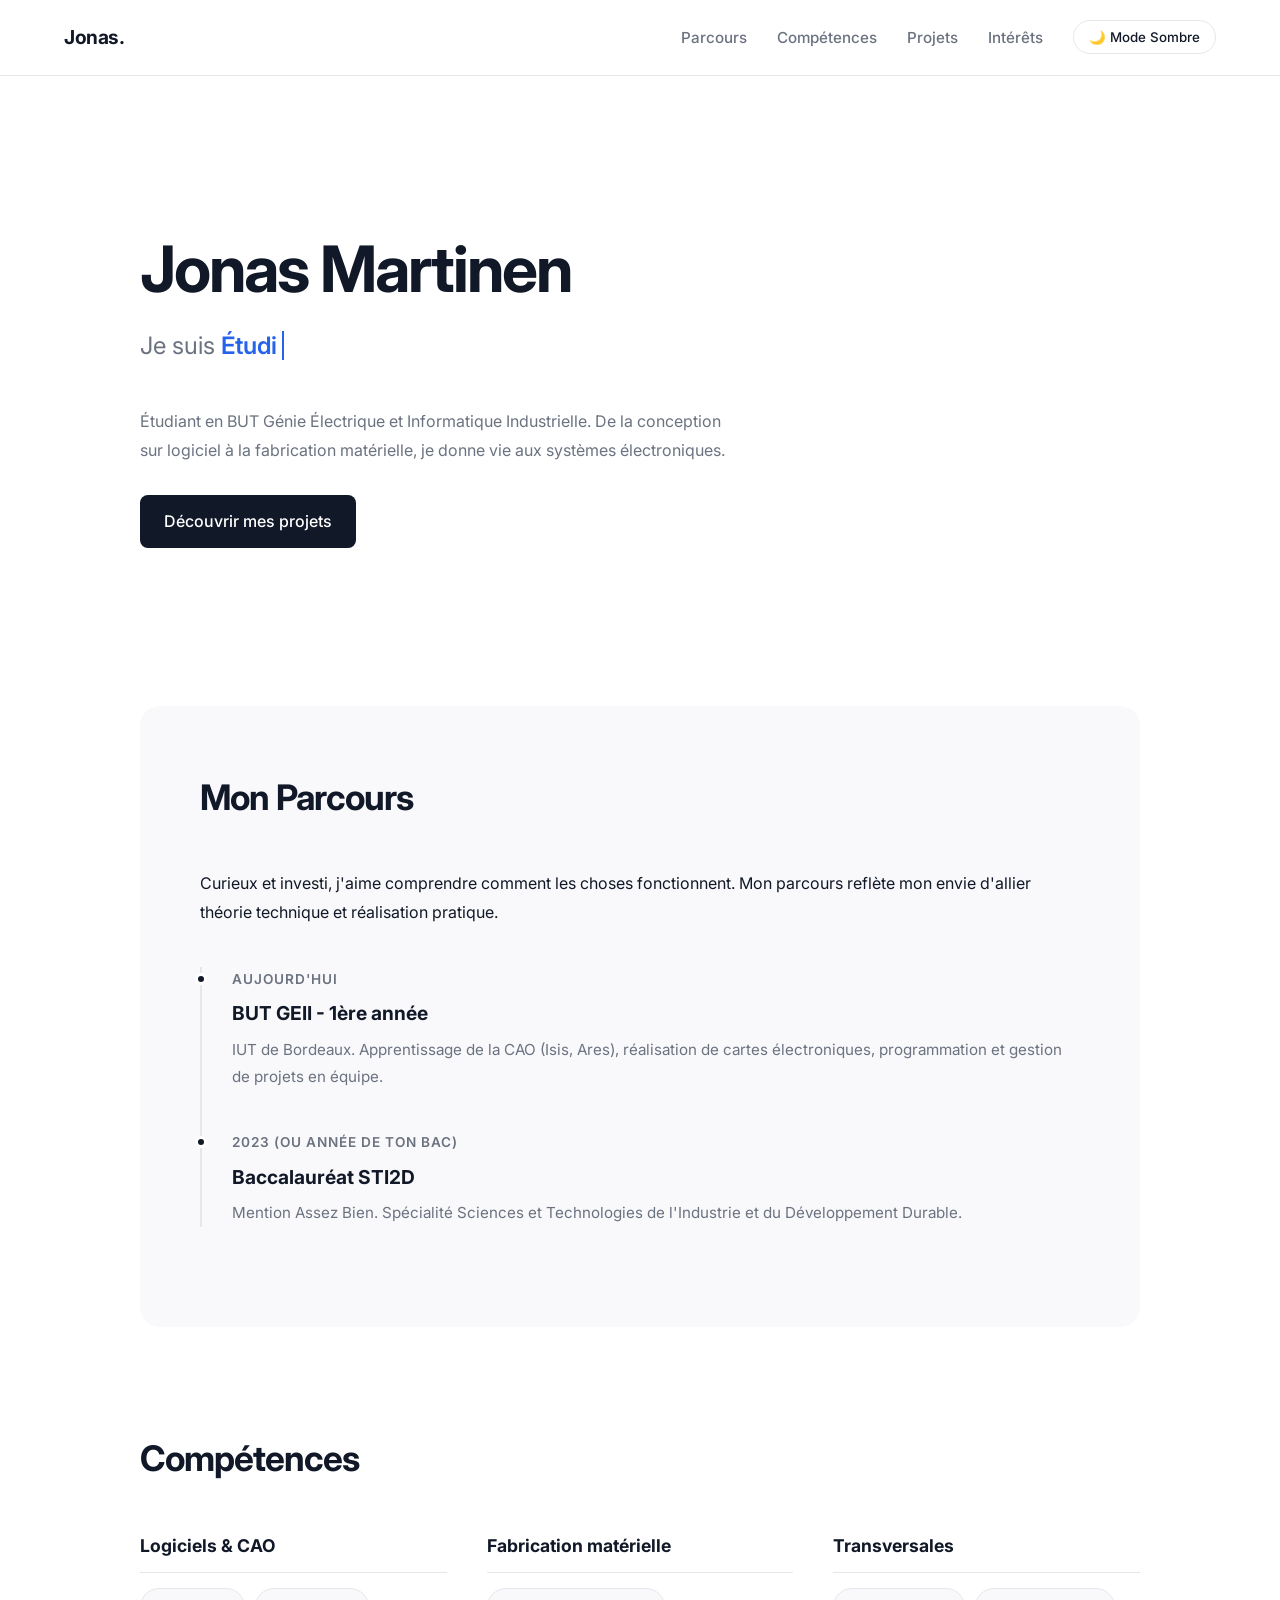
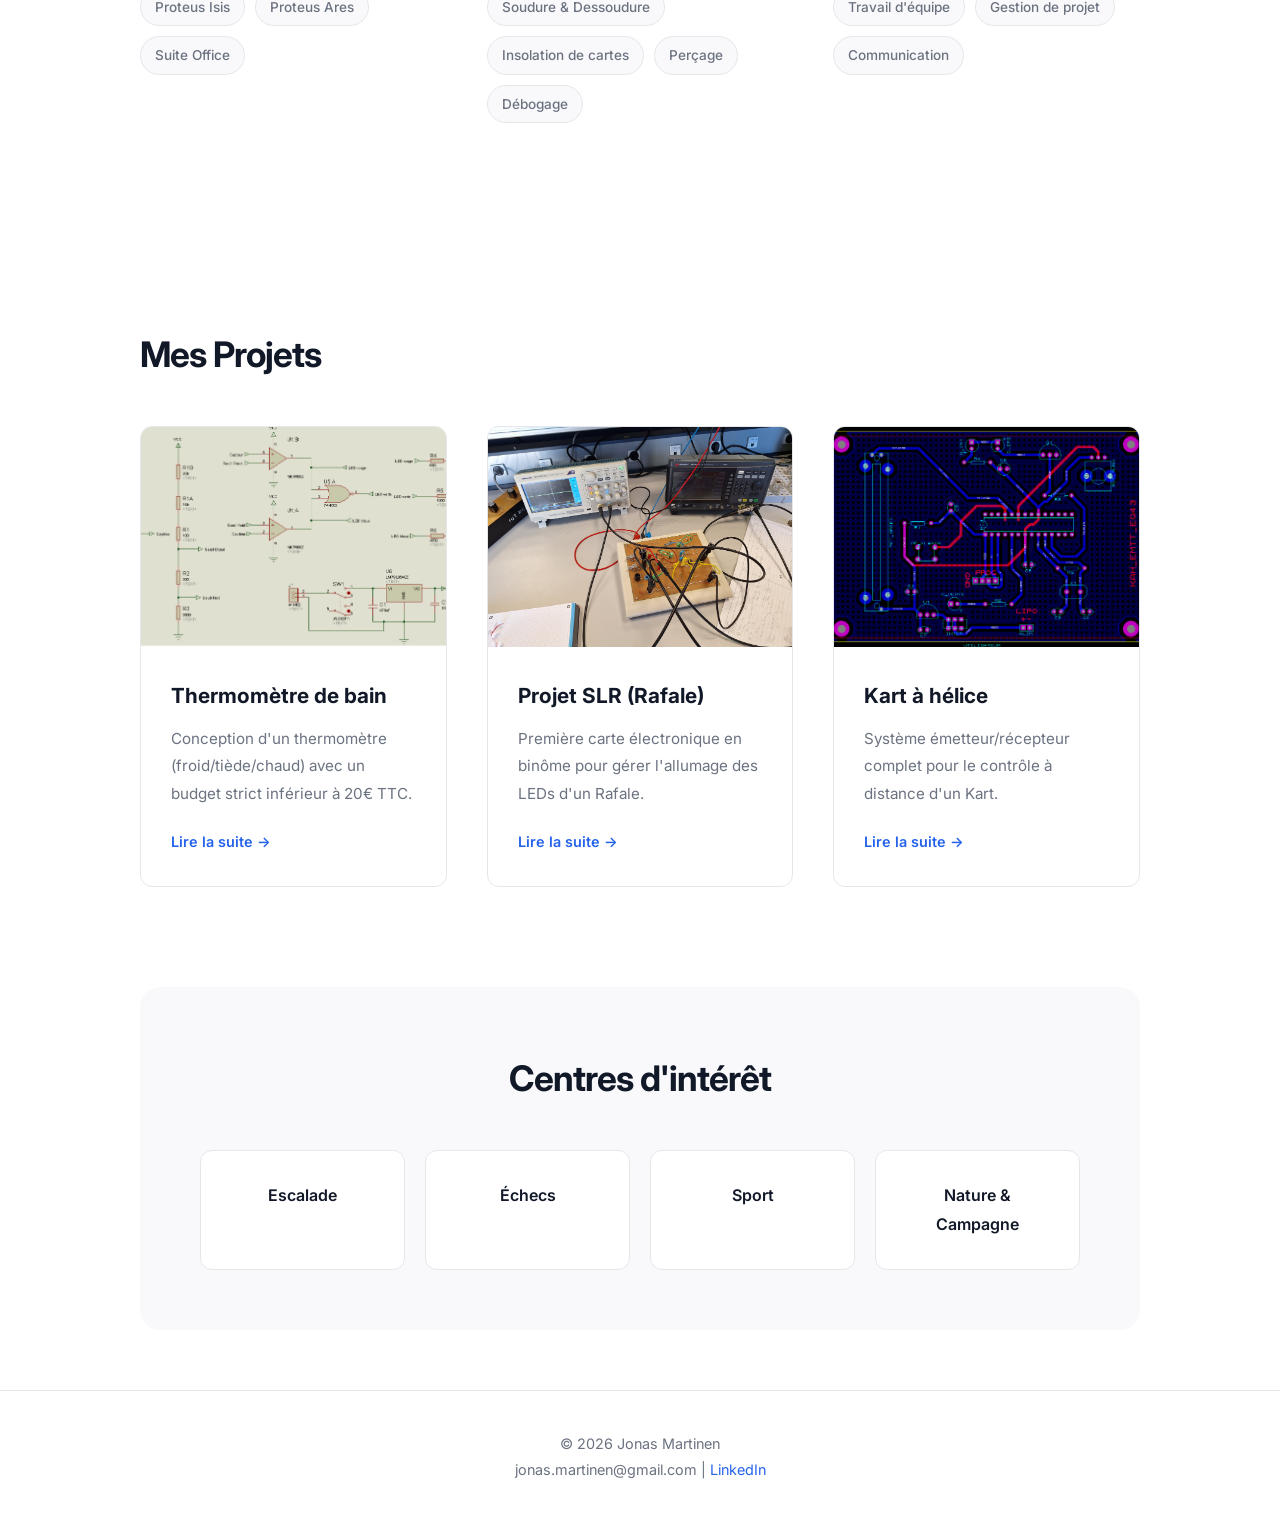
==== commit ee8f7187: "troisième retour" ====
--- a/index.html
+++ b/index.html
@@ -3,194 +3,148 @@
 <head>
     <meta charset="UTF-8">
     <meta name="viewport" content="width=device-width, initial-scale=1.0">
-    <title>Portfolio - Jonas Martinen | BUT GEII</title>
+    <title>Jonas Martinen | Portfolio</title>
     <link rel="stylesheet" href="style.css">
-    <link href="https://fonts.googleapis.com/css2?family=Poppins:wght@300;400;500;600&display=swap" rel="stylesheet">
 </head>
 <body>
 
     <header>
         <nav>
-            <div class="logo">Jonas Martinen.</div>
+            <a href="index.html" class="logo">Jonas.</a>
             <ul class="nav-links" id="nav-links">
-                <li><a href="#about" class="nav-item">À propos</a></li>
-                <li><a href="#skills" class="nav-item">Compétences</a></li>
-                <li><a href="#projects" class="nav-item">Mes SAÉ</a></li>
-                <li><a href="#contact" class="nav-item">Contact</a></li>
+                <li><a href="#about">Parcours</a></li>
+                <li><a href="#skills">Compétences</a></li>
+                <li><a href="#projects">Projets</a></li>
+                <li><a href="#interests">Intérêts</a></li>
+                <li><button id="dark-mode-toggle">🌙 Mode Sombre</button></li>
             </ul>
             <div class="burger" id="burger">
-                <div class="line1"></div>
-                <div class="line2"></div>
-                <div class="line3"></div>
+                <div class="line1"></div><div class="line2"></div><div class="line3"></div>
             </div>
         </nav>
     </header>
 
-    <section id="hero" class="container">
-        <div class="hero-content">
-            <span class="badge-intro">BUT GEII - 1ère année</span>
-            <h1>Concevoir l'électronique<br> de demain.</h1>
-            <p>Bonjour, je suis Jonas. Passionné par les systèmes embarqués, je passe de l'idée schématique à la fabrication concrète de cartes électroniques.</p>
-            <div class="hero-buttons">
-                <a href="#projects" class="btn">Explorer mes projets</a>
-                <a href="#contact" class="btn btn-outline">Me contacter</a>
+    <section class="container hero">
+        <div>
+            <h1>Jonas Martinen</h1>
+            <div class="hero-subtitle">Je suis <span id="typewriter"></span></div>
+            <p style="max-width: 600px; color: var(--text-muted); margin-bottom: 30px;">
+                Étudiant en BUT Génie Électrique et Informatique Industrielle. 
+                De la conception sur logiciel à la fabrication matérielle, je donne vie aux systèmes électroniques.
+            </p>
+            <a href="#projects" class="btn">Découvrir mes projets</a>
+        </div>
+    </section>
+
+    <section id="about" class="container bg-alt" style="border-radius: 20px; padding: 60px;">
+        <h2 class="section-title">Mon Parcours</h2>
+        <p>Curieux et investi, j'aime comprendre comment les choses fonctionnent. Mon parcours reflète mon envie d'allier théorie technique et réalisation pratique.</p>
+        
+        <div class="timeline">
+            <div class="timeline-item">
+                <div class="timeline-dot"></div>
+                <div class="timeline-date">Aujourd'hui</div>
+                <h3>BUT GEII - 1ère année</h3>
+                <p style="color: var(--text-muted); font-size: 0.95rem;">IUT de Bordeaux. Apprentissage de la CAO (Isis, Ares), réalisation de cartes électroniques, programmation et gestion de projets en équipe.</p>
+            </div>
+            <div class="timeline-item">
+                <div class="timeline-dot"></div>
+                <div class="timeline-date">2023 (ou année de ton bac)</div>
+                <h3>Baccalauréat STI2D</h3>
+                <p style="color: var(--text-muted); font-size: 0.95rem;">Mention Assez Bien. Spécialité Sciences et Technologies de l'Industrie et du Développement Durable.</p>
             </div>
         </div>
     </section>
 
-    <section id="about" class="container bg-light section-rounded">
-        <div class="section-header">
-            <h2>Mon Profil & Parcours</h2>
-            <p class="subtitle">Curieux, investi et passionné par la résolution de problèmes.</p>
-        </div>
-        
-        <div class="about-grid">
-            <div class="about-text">
-                <p>Actuellement étudiant en première année de <strong>BUT Génie Électrique et Informatique Industrielle (GEII)</strong>, je me forme aux défis techniques de l'industrie moderne.</p>
-                <p>À travers mes Situations d'Apprentissage et d'Évaluation (SAÉ), j'ai appris que l'électronique n'est pas qu'une question de théorie : c'est un travail d'équipe rigoureux où chaque erreur (une piste oubliée, une soudure ratée) devient une leçon pour le projet suivant.</p>
-                <a href="CV_Jonas_Martinen.pdf" class="btn btn-small" target="_blank">📄 Télécharger mon CV</a>
+    <section id="skills" class="container">
+        <h2 class="section-title">Compétences</h2>
+        <div class="skills-grid">
+            <div class="skill-group">
+                <h4>Logiciels & CAO</h4>
+                <div class="badge-container">
+                    <span class="badge">Proteus Isis</span>
+                    <span class="badge">Proteus Ares</span>
+                    <span class="badge">Suite Office</span>
+                </div>
             </div>
-
-            <div class="timeline">
-                <div class="timeline-item">
-                    <div class="timeline-dot"></div>
-                    <div class="timeline-content">
-                        <h4>Aujourd'hui</h4>
-                        <p>Étudiant en BUT GEII (1ère année)<br><em>Apprentissage de la CAO et fabrication</em></p>
-                    </div>
+            <div class="skill-group">
+                <h4>Fabrication matérielle</h4>
+                <div class="badge-container">
+                    <span class="badge">Soudure & Dessoudure</span>
+                    <span class="badge">Insolation de cartes</span>
+                    <span class="badge">Perçage</span>
+                    <span class="badge">Débogage</span>
                 </div>
-                <div class="timeline-item">
-                    <div class="timeline-dot"></div>
-                    <div class="timeline-content">
-                        <h4>Avant</h4>
-                        <p>Obtention du Baccalauréat<br><em>(Précise ta filière ici)</em></p>
-                    </div>
+            </div>
+            <div class="skill-group">
+                <h4>Transversales</h4>
+                <div class="badge-container">
+                    <span class="badge">Travail d'équipe</span>
+                    <span class="badge">Gestion de projet</span>
+                    <span class="badge">Communication</span>
                 </div>
             </div>
         </div>
     </section>
 
-    <section id="skills" class="container">
-        <div class="section-header">
-            <h2>Mes Compétences</h2>
-            <p class="subtitle">Savoir-faire techniques et transversaux acquis lors de mes projets.</p>
-        </div>
-
-        <div class="skills-layout">
-            <div class="skill-category">
-                <h3>💻 CAO & Logiciels</h3>
-                <div class="badges-container">
-                    <span class="skill-badge">Proteus Isis (Schémas)</span>
-                    <span class="skill-badge">Proteus Ares (Routage)</span>
-                    <span class="skill-badge">Suite Office (Documentation)</span>
-                </div>
-            </div>
-
-            <div class="skill-category">
-                <h3>🛠️ Fabrication & Pratique</h3>
-                <div class="badges-container">
-                    <span class="skill-badge">Soudure & Dessoudure</span>
-                    <span class="skill-badge">Insolation de cartes</span>
-                    <span class="skill-badge">Perçage</span>
-                    <span class="skill-badge">Câblage</span>
-                    <span class="skill-badge">Débogage matériel</span>
-                </div>
-            </div>
-
-            <div class="skill-category">
-                <h3>🤝 Transversales</h3>
-                <div class="badges-container">
-                    <span class="skill-badge">Travail en équipe</span>
-                    <span class="skill-badge">Gestion de projet</span>
-                    <span class="skill-badge">Communication</span>
-                    <span class="skill-badge">Capacité d'adaptation</span>
-                </div>
-            </div>
-        </div>
-    </section>
-
-    <section id="projects" class="container bg-light section-rounded">
-        <div class="section-header">
-            <h2>Mes SAÉ</h2>
-            <p class="subtitle">De la conception sur logiciel à la carte physique.</p>
-        </div>
-
+    <section id="projects" class="container">
+        <h2 class="section-title">Mes Projets</h2>
         <div class="projects-grid">
             
-            <div class="project-card">
-                <div class="project-card-image">
-                    <img src="Photo/isis_tdb.png" alt="Schéma Thermomètre">
+            <a href="thermometre.html" class="project-card">
+                <div class="project-img-wrapper">
+                    <img src="Photo/isis_tdb.png" alt="Thermomètre">
+                    <div class="project-overlay"><span>Voir les détails</span></div>
                 </div>
-                <div class="project-card-content">
-                    <span class="project-tag">Équipe de 4</span>
-                    <h3>Thermomètre de bain pour bébé</h3>
-                    <p>Conception d'un thermomètre respectant des seuils stricts (froid, tiède, chaud) avec un budget inférieur à 20€ TTC. De la création du schéma structurel sur Isis jusqu'au routage sur Ares et la fabrication complète.</p>
-                    <p class="project-highlight"><strong>Ce que j'ai appris :</strong> Corriger des erreurs matérielles (composant à l'envers, alimentation manquante) à l'aide de pontages et de matériel de dessoudage.</p>
+                <div class="project-info">
+                    <h3>Thermomètre de bain</h3>
+                    <p>Conception d'un thermomètre (froid/tiède/chaud) avec un budget strict inférieur à 20€ TTC.</p>
+                    <span class="link-more">Lire la suite →</span>
                 </div>
-            </div>
+            </a>
 
-            <div class="project-card">
-                <div class="project-card-image">
+            <a href="slr.html" class="project-card">
+                <div class="project-img-wrapper">
                     <img src="Photo/montage elec cable.jpg" alt="Projet SLR">
+                    <div class="project-overlay"><span>Voir les détails</span></div>
                 </div>
-                <div class="project-card-content">
-                    <span class="project-tag">Binôme</span>
-                    <h3>Projet SLR (Allumage LED Rafale)</h3>
-                    <p>Notre toute première expérience de création de carte électronique pour gérer l'allumage des LEDs d'un Rafale.</p>
-                    <p class="project-highlight"><strong>Ce que j'ai appris :</strong> La découverte complète du processus de fabrication. Ce projet nous a permis de faire nos premières "soudures catastrophiques", d'apprendre de ces erreurs de débutant et d'améliorer notre coopération en binôme.</p>
+                <div class="project-info">
+                    <h3>Projet SLR (Rafale)</h3>
+                    <p>Première carte électronique en binôme pour gérer l'allumage des LEDs d'un Rafale.</p>
+                    <span class="link-more">Lire la suite →</span>
                 </div>
-            </div>
+            </a>
 
-            <div class="project-card">
-                <div class="project-card-image">
-                    <img src="Photo/ares_emetteur_kah.png" alt="Routage Émetteur Kart">
+            <a href="kart.html" class="project-card">
+                <div class="project-img-wrapper">
+                    <img src="Photo/ares_emetteur_kah.png" alt="Kart à hélice">
+                    <div class="project-overlay"><span>Voir les détails</span></div>
                 </div>
-                <div class="project-card-content">
-                    <span class="project-tag">Binôme</span>
-                    <h3>Kart à hélice (Émetteur / Récepteur)</h3>
-                    <p>Création de deux cartes électroniques fonctionnant ensemble pour commander un Kart à hélice (un système d'émetteur et de récepteur).</p>
-                    <p class="project-highlight"><strong>Ce que j'ai appris :</strong> Répartir efficacement les tâches tout en assurant une compatibilité parfaite entre deux cartes distinctes. Mise en application des leçons tirées des erreurs du projet SLR.</p>
+                <div class="project-info">
+                    <h3>Kart à hélice</h3>
+                    <p>Système émetteur/récepteur complet pour le contrôle à distance d'un Kart.</p>
+                    <span class="link-more">Lire la suite →</span>
                 </div>
-            </div>
+            </a>
 
         </div>
     </section>
 
-    <section id="contact" class="container">
-        <div class="contact-box">
-            <h2>Prêt à collaborer ?</h2>
-            <p>Je suis à la recherche de nouvelles opportunités (stage, projet). Discutons-en !</p>
-            <div class="contact-links">
-                <a href="mailto:jonas.martinen@gmail.com" class="btn">jonas.martinen@gmail.com</a>
-                <a href="https://www.linkedin.com/in/jonas-martinen-580a0b396/" class="btn btn-outline" target="_blank">Mon LinkedIn</a>
-            </div>
+    <section id="interests" class="container bg-alt" style="border-radius: 20px; padding: 60px; margin-bottom: 60px;">
+        <h2 class="section-title" style="text-align: center;">Centres d'intérêt</h2>
+        <div class="interests-grid">
+            <div class="interest-card"><h4>Escalade</h4></div>
+            <div class="interest-card"><h4>Échecs</h4></div>
+            <div class="interest-card"><h4>Sport</h4></div>
+            <div class="interest-card"><h4>Nature & Campagne</h4></div>
         </div>
     </section>
 
-    <footer>
-        <p>&copy; 2026 Jonas Martinen - Construit avec passion en BUT GEII.</p>
+    <footer style="text-align: center; padding: 40px; border-top: 1px solid var(--border-color); color: var(--text-muted); font-size: 0.9rem;">
+        <p>&copy; 2026 Jonas Martinen</p>
+        <p>jonas.martinen@gmail.com | <a href="https://www.linkedin.com/in/jonas-martinen-580a0b396/" target="_blank" style="color: var(--primary);">LinkedIn</a></p>
     </footer>
 
-    <script>
-        const burger = document.getElementById('burger');
-        const navLinks = document.getElementById('nav-links');
-        const navItems = document.querySelectorAll('.nav-item');
-
-        // Ouvre/Ferme le menu au clic sur le bouton
-        burger.addEventListener('click', () => {
-            navLinks.classList.toggle('nav-active');
-            burger.classList.toggle('toggle');
-        });
-
-        // Ferme le menu quand on clique sur un lien (très pratique sur mobile)
-        navItems.forEach(item => {
-            item.addEventListener('click', () => {
-                if(navLinks.classList.contains('nav-active')){
-                    navLinks.classList.remove('nav-active');
-                    burger.classList.remove('toggle');
-                }
-            });
-        });
-    </script>
+    <script src="script.js"></script>
 </body>
 </html>
--- a/style.css
+++ b/style.css
@@ -1,86 +1,55 @@
-/* --- style.css - Version Aérée et Minimaliste --- */
+/* --- style.css --- */
+@import url('https://fonts.googleapis.com/css2?family=Inter:wght@300;400;500;600;700&display=swap');
 
 :root {
+    /* Mode Clair (Défaut) */
     --bg-color: #ffffff;
-    --bg-light: #f9f9fb; /* Un gris extrêmement clair et doux */
-    --text-main: #2d3142;
-    --text-muted: #828599;
-    --primary: #3b82f6; /* Bleu doux moderne */
-    --primary-hover: #2563eb;
-    --border-color: #eef0f5;
-    --radius-lg: 24px;
-    --radius-sm: 8px;
+    --bg-alt: #f9f9fb;
+    --text-main: #111827;
+    --text-muted: #6b7280;
+    --primary: #2563eb;
+    --border-color: #e5e7eb;
+    --card-bg: #ffffff;
+    --shadow: 0 10px 30px rgba(0,0,0,0.05);
+}
+
+.dark-mode {
+    /* Mode Sombre */
+    --bg-color: #111827;
+    --bg-alt: #1f2937;
+    --text-main: #f9fafb;
+    --text-muted: #9ca3af;
+    --primary: #3b82f6;
+    --border-color: #374151;
+    --card-bg: #1f2937;
+    --shadow: 0 10px 30px rgba(0,0,0,0.3);
 }
 
 * {
     margin: 0;
     padding: 0;
     box-sizing: border-box;
-    font-family: 'Poppins', sans-serif;
-    scroll-behavior: smooth;
+    font-family: 'Inter', sans-serif; /* Police très épurée style Apple/Framer */
 }
 
 body {
     background-color: var(--bg-color);
     color: var(--text-main);
     line-height: 1.8;
-    overflow-x: hidden;
+    transition: background-color 0.3s, color 0.3s;
 }
 
-/* --- Typographie Générale --- */
-h1, h2, h3, h4 {
-    font-weight: 600;
-    line-height: 1.3;
-}
+a { text-decoration: none; color: inherit; }
 
-p {
-    color: var(--text-muted);
-    font-weight: 300;
-    margin-bottom: 1rem;
-}
-
-.subtitle {
-    font-size: 1.1rem;
-    color: var(--text-muted);
-}
-
-/* --- Structure et Conteneurs --- */
-.container {
-    width: 90%;
-    max-width: 1100px; /* Moins large pour un effet plus centré/magazine */
-    margin: 0 auto;
-    padding: 100px 0; /* Beaucoup d'espace vertical ! */
-}
-
-.bg-light {
-    background-color: var(--bg-light);
-}
-
-.section-rounded {
-    border-radius: var(--radius-lg);
-    padding: 80px 5%; /* Padding interne pour les sections avec fond */
-    margin-top: 40px;
-    margin-bottom: 40px;
-}
-
-.section-header {
-    text-align: center;
-    margin-bottom: 60px;
-}
-
-.section-header h2 {
-    font-size: 2.5rem;
-    margin-bottom: 10px;
-}
-
-/* --- En-tête / Navigation --- */
+/* --- Navigation --- */
 header {
-    background: rgba(255, 255, 255, 0.9);
-    backdrop-filter: blur(10px); /* Effet verre dépoli moderne */
+    background-color: var(--bg-color);
+    border-bottom: 1px solid var(--border-color);
     position: sticky;
     top: 0;
     z-index: 1000;
     padding: 20px 0;
+    transition: background-color 0.3s;
 }
 
 nav {
@@ -88,356 +57,127 @@
     justify-content: space-between;
     align-items: center;
     width: 90%;
-    max-width: 1100px;
+    max-width: 1200px;
     margin: auto;
 }
 
-nav .logo {
-    font-size: 1.4rem;
-    font-weight: 600;
-    color: var(--text-main);
+.logo {
+    font-size: 1.2rem;
+    font-weight: 700;
+    letter-spacing: -0.5px;
 }
 
 .nav-links {
+    display: flex;
+    gap: 30px;
     list-style: none;
-    display: flex;
-    gap: 40px;
+    align-items: center;
 }
 
 .nav-links a {
-    text-decoration: none;
+    font-size: 0.95rem;
+    font-weight: 500;
     color: var(--text-muted);
-    font-weight: 500;
-    font-size: 0.95rem;
-    transition: color 0.3s ease;
+    transition: color 0.3s;
 }
 
-.nav-links a:hover {
-    color: var(--primary);
+.nav-links a:hover { color: var(--primary); }
+
+#dark-mode-toggle {
+    background: none;
+    border: 1px solid var(--border-color);
+    padding: 8px 15px;
+    border-radius: 50px;
+    cursor: pointer;
+    color: var(--text-main);
+    font-weight: 500;
+    transition: all 0.3s;
 }
 
-/* Menu Hamburger (Caché sur PC) */
-.burger {
-    display: none;
-    cursor: pointer;
+/* Menu Burger Mobile */
+.burger { display: none; cursor: pointer; z-index: 1001; }
+.burger div { width: 25px; height: 2px; background-color: var(--text-main); margin: 5px; transition: all 0.3s; }
+
+/* --- Structure globale --- */
+.container {
+    width: 90%;
+    max-width: 1000px; /* Largeur réduite pour un aspect très éditorial et aéré */
+    margin: auto;
+    padding: 100px 0;
 }
 
-.burger div {
-    width: 25px;
-    height: 2px;
-    background-color: var(--text-main);
-    margin: 5px;
-    transition: all 0.3s ease;
-}
-
-/* --- Hero Section (Accueil) --- */
-#hero {
-    min-height: 85vh;
-    display: flex;
-    align-items: center;
-    justify-content: center;
-    text-align: center;
-    padding-top: 50px;
-}
-
-.hero-content {
-    max-width: 700px;
-}
-
-.badge-intro {
-    display: inline-block;
-    background: var(--bg-light);
-    color: var(--primary);
-    padding: 8px 16px;
-    border-radius: 50px;
-    font-size: 0.85rem;
-    font-weight: 500;
-    margin-bottom: 20px;
-    border: 1px solid var(--border-color);
-}
-
-#hero h1 {
-    font-size: 4rem;
-    color: var(--text-main);
-    margin-bottom: 25px;
+.section-title {
+    font-size: 2.2rem;
+    font-weight: 700;
+    margin-bottom: 40px;
     letter-spacing: -1px;
 }
 
-#hero p {
-    font-size: 1.2rem;
-    margin-bottom: 40px;
-}
+.bg-alt { background-color: var(--bg-alt); }
+
+/* --- Hero Section --- */
+.hero { min-height: 70vh; display: flex; align-items: center; }
+.hero h1 { font-size: 4rem; letter-spacing: -2px; line-height: 1.1; margin-bottom: 20px; }
+.hero-subtitle { font-size: 1.5rem; color: var(--text-muted); margin-bottom: 40px; min-height: 40px;}
+#typewriter { color: var(--primary); font-weight: 600; border-right: 2px solid var(--primary); padding-right: 5px; animation: blink 0.7s infinite; }
+@keyframes blink { 50% { border-color: transparent; } }
 
 /* --- Boutons --- */
 .btn {
+    background-color: var(--text-main);
+    color: var(--bg-color);
+    padding: 12px 24px;
+    border-radius: 8px;
+    font-weight: 500;
+    transition: all 0.3s;
     display: inline-block;
-    background-color: var(--primary);
-    color: #fff;
-    padding: 14px 28px;
-    border-radius: 50px; /* Boutons en forme de pilules */
-    text-decoration: none;
-    font-weight: 500;
-    transition: all 0.3s ease;
-    border: 1px solid var(--primary);
 }
+.btn:hover { transform: translateY(-2px); opacity: 0.9; }
 
-.btn:hover {
-    background-color: var(--primary-hover);
-    transform: translateY(-2px);
-}
+/* --- Timeline (Parcours) --- */
+.timeline { border-left: 2px solid var(--border-color); padding-left: 30px; margin-top: 40px; }
+.timeline-item { position: relative; margin-bottom: 40px; }
+.timeline-dot { position: absolute; left: -37px; top: 6px; width: 12px; height: 12px; background-color: var(--text-main); border-radius: 50%; border: 3px solid var(--bg-color); }
+.timeline-date { font-size: 0.85rem; color: var(--text-muted); font-weight: 600; text-transform: uppercase; letter-spacing: 1px; }
+.timeline-item h3 { font-size: 1.2rem; margin: 5px 0; }
 
-.btn-outline {
-    background-color: transparent;
-    color: var(--text-main);
-    border-color: var(--border-color);
-}
+/* --- Compétences (Badges Épurés) --- */
+.skills-grid { display: grid; grid-template-columns: repeat(auto-fit, minmax(250px, 1fr)); gap: 40px; }
+.skill-group h4 { margin-bottom: 15px; font-size: 1.1rem; border-bottom: 1px solid var(--border-color); padding-bottom: 10px; }
+.badge-container { display: flex; flex-wrap: wrap; gap: 10px; }
+.badge { background-color: var(--bg-alt); border: 1px solid var(--border-color); padding: 6px 14px; border-radius: 50px; font-size: 0.85rem; font-weight: 500; color: var(--text-muted); }
 
-.btn-outline:hover {
-    border-color: var(--text-main);
-    background-color: transparent;
-    color: var(--text-main);
-}
+/* --- Projets UX (Grille et Hover) --- */
+.projects-grid { display: grid; grid-template-columns: repeat(auto-fit, minmax(300px, 1fr)); gap: 40px; }
+.project-card { background-color: var(--card-bg); border-radius: 12px; border: 1px solid var(--border-color); overflow: hidden; transition: box-shadow 0.3s; display: block; }
+.project-card:hover { box-shadow: var(--shadow); }
 
-.btn-small {
-    padding: 10px 20px;
-    font-size: 0.9rem;
-    margin-top: 15px;
-}
+/* Effet Voile Sombre et Clic */
+.project-img-wrapper { position: relative; height: 220px; overflow: hidden; cursor: pointer; }
+.project-img-wrapper img { width: 100%; height: 100%; object-fit: cover; transition: transform 0.5s; }
+.project-overlay { position: absolute; inset: 0; background: rgba(0, 0, 0, 0.7); display: flex; align-items: center; justify-content: center; opacity: 0; transition: opacity 0.3s ease; }
+.project-overlay span { color: #fff; font-weight: 600; font-size: 1.1rem; padding: 10px 20px; border: 2px solid #fff; border-radius: 8px; transform: translateY(20px); transition: transform 0.3s ease; }
+.project-card:hover .project-img-wrapper img { transform: scale(1.05); }
+.project-card:hover .project-overlay { opacity: 1; }
+.project-card:hover .project-overlay span { transform: translateY(0); }
 
-/* --- À propos & Timeline --- */
-.about-grid {
-    display: grid;
-    grid-template-columns: 1fr 1fr;
-    gap: 60px;
-    align-items: center;
-}
+.project-info { padding: 30px; }
+.project-info h3 { font-size: 1.3rem; margin-bottom: 10px; }
+.project-info p { color: var(--text-muted); font-size: 0.95rem; margin-bottom: 20px; }
+.link-more { color: var(--primary); font-weight: 600; font-size: 0.9rem; }
 
-/* Timeline CSS */
-.timeline {
-    border-left: 2px solid var(--border-color);
-    padding-left: 30px;
-    margin-left: 20px;
-}
+/* --- Centres d'intérêt --- */
+.interests-grid { display: flex; justify-content: space-between; flex-wrap: wrap; gap: 20px; text-align: center; }
+.interest-card { flex: 1; min-width: 150px; padding: 30px; border: 1px solid var(--border-color); border-radius: 12px; background-color: var(--card-bg); }
+.interest-card h4 { font-weight: 600; font-size: 1rem; color: var(--text-main); }
 
-.timeline-item {
-    position: relative;
-    margin-bottom: 40px;
-}
-
-.timeline-item:last-child {
-    margin-bottom: 0;
-}
-
-.timeline-dot {
-    position: absolute;
-    left: -37px;
-    top: 5px;
-    width: 12px;
-    height: 12px;
-    background-color: var(--primary);
-    border-radius: 50%;
-    box-shadow: 0 0 0 4px var(--bg-light);
-}
-
-.timeline-content h4 {
-    margin-bottom: 5px;
-}
-
-.timeline-content p {
-    font-size: 0.9rem;
-    margin-bottom: 0;
-}
-
-/* --- Compétences (Badges) --- */
-.skills-layout {
-    display: grid;
-    grid-template-columns: repeat(auto-fit, minmax(280px, 1fr));
-    gap: 40px;
-}
-
-.skill-category h3 {
-    font-size: 1.2rem;
-    margin-bottom: 20px;
-    color: var(--text-main);
-}
-
-.badges-container {
-    display: flex;
-    flex-wrap: wrap;
-    gap: 12px;
-}
-
-.skill-badge {
-    background-color: var(--bg-light);
-    color: var(--text-main);
-    padding: 8px 18px;
-    border-radius: 8px;
-    font-size: 0.9rem;
-    border: 1px solid var(--border-color);
-    transition: all 0.3s;
-}
-
-.skill-badge:hover {
-    border-color: var(--primary);
-    background-color: #fff;
-    box-shadow: 0 4px 10px rgba(0,0,0,0.03);
-}
-
-/* --- Projets (Cartes aérées) --- */
-.projects-grid {
-    display: grid;
-    grid-template-columns: repeat(auto-fit, minmax(300px, 1fr));
-    gap: 40px;
-}
-
-.project-card {
-    background: #fff;
-    border-radius: var(--radius-lg);
-    overflow: hidden;
-    border: 1px solid var(--border-color);
-    transition: transform 0.3s ease, box-shadow 0.3s ease;
-}
-
-.project-card:hover {
-    transform: translateY(-5px);
-    box-shadow: 0 15px 35px rgba(0,0,0,0.04);
-}
-
-.project-card-image {
-    height: 220px;
-    overflow: hidden;
-}
-
-.project-card-image img {
-    width: 100%;
-    height: 100%;
-    object-fit: cover;
-    transition: transform 0.5s ease;
-}
-
-.project-card:hover .project-card-image img {
-    transform: scale(1.05);
-}
-
-.project-card-content {
-    padding: 30px;
-}
-
-.project-tag {
-    font-size: 0.75rem;
-    text-transform: uppercase;
-    letter-spacing: 1px;
-    color: var(--primary);
-    font-weight: 600;
-    display: block;
-    margin-bottom: 10px;
-}
-
-.project-card-content h3 {
-    margin-bottom: 15px;
-    font-size: 1.4rem;
-}
-
-.project-highlight {
-    font-size: 0.9rem;
-    background: var(--bg-light);
-    padding: 15px;
-    border-radius: var(--radius-sm);
-    margin-top: 15px;
-    border-left: 3px solid var(--primary);
-}
-
-/* --- Contact Box --- */
-.contact-box {
-    background: var(--text-main);
-    color: #fff;
-    border-radius: var(--radius-lg);
-    padding: 60px 40px;
-    text-align: center;
-}
-
-.contact-box h2 {
-    color: #fff;
-}
-
-.contact-box p {
-    color: #a1a5b7;
-    margin-bottom: 30px;
-}
-
-.contact-box .btn-outline {
-    color: #fff;
-    border-color: rgba(255,255,255,0.2);
-}
-
-.contact-box .btn-outline:hover {
-    background: #fff;
-    color: var(--text-main);
-}
-
-.contact-links {
-    display: flex;
-    justify-content: center;
-    gap: 20px;
-    flex-wrap: wrap;
-}
-
-/* --- Footer --- */
-footer {
-    text-align: center;
-    padding: 40px 0;
-    color: var(--text-muted);
-    font-size: 0.9rem;
-}
-
-/* --- Animations Menu Burger --- */
-.toggle .line1 { transform: rotate(-45deg) translate(-5px, 5px); }
-.toggle .line2 { opacity: 0; }
-.toggle .line3 { transform: rotate(45deg) translate(-5px, -5px); }
-
-/* --- Responsive Design Mobile --- */
-@media screen and (max-width: 768px) {
-    /* Ajustements des marges */
-    .container { padding: 60px 0; }
-    #hero h1 { font-size: 2.5rem; }
-    
-    /* Navigation Mobile avec JS */
-    .nav-links {
-        position: absolute;
-        right: 0;
-        top: 70px;
-        height: 100vh;
-        background-color: rgba(255, 255, 255, 0.98);
-        display: flex;
-        flex-direction: column;
-        align-items: center;
-        justify-content: flex-start;
-        padding-top: 50px;
-        width: 100%;
-        transform: translateX(100%); /* Caché par défaut à droite */
-        transition: transform 0.4s ease-in-out;
-        box-shadow: 0 10px 15px rgba(0,0,0,0.05);
-    }
-
-    .nav-links li {
-        margin: 20px 0;
-    }
-
-    .nav-links a {
-        font-size: 1.2rem;
-    }
-
-    .nav-active {
-        transform: translateX(0%); /* Classe ajoutée par le JS pour l'afficher */
-    }
-
-    .burger {
-        display: block; /* On affiche le bouton sur mobile */
-    }
-
-    /* Grilles qui passent sur une seule colonne */
-    .about-grid {
-        grid-template-columns: 1fr;
-        gap: 40px;
-    }
+/* --- Responsive --- */
+@media(max-width: 768px) {
+    .nav-links { position: fixed; right: -100%; top: 70px; height: calc(100vh - 70px); background-color: var(--bg-color); flex-direction: column; width: 100%; justify-content: center; align-items: center; transition: 0.4s; }
+    .nav-active { right: 0; }
+    .burger { display: block; }
+    .hero h1 { font-size: 2.8rem; }
+    .toggle .line1 { transform: rotate(-45deg) translate(-5px, 6px); }
+    .toggle .line2 { opacity: 0; }
+    .toggle .line3 { transform: rotate(45deg) translate(-5px, -6px); }
 }
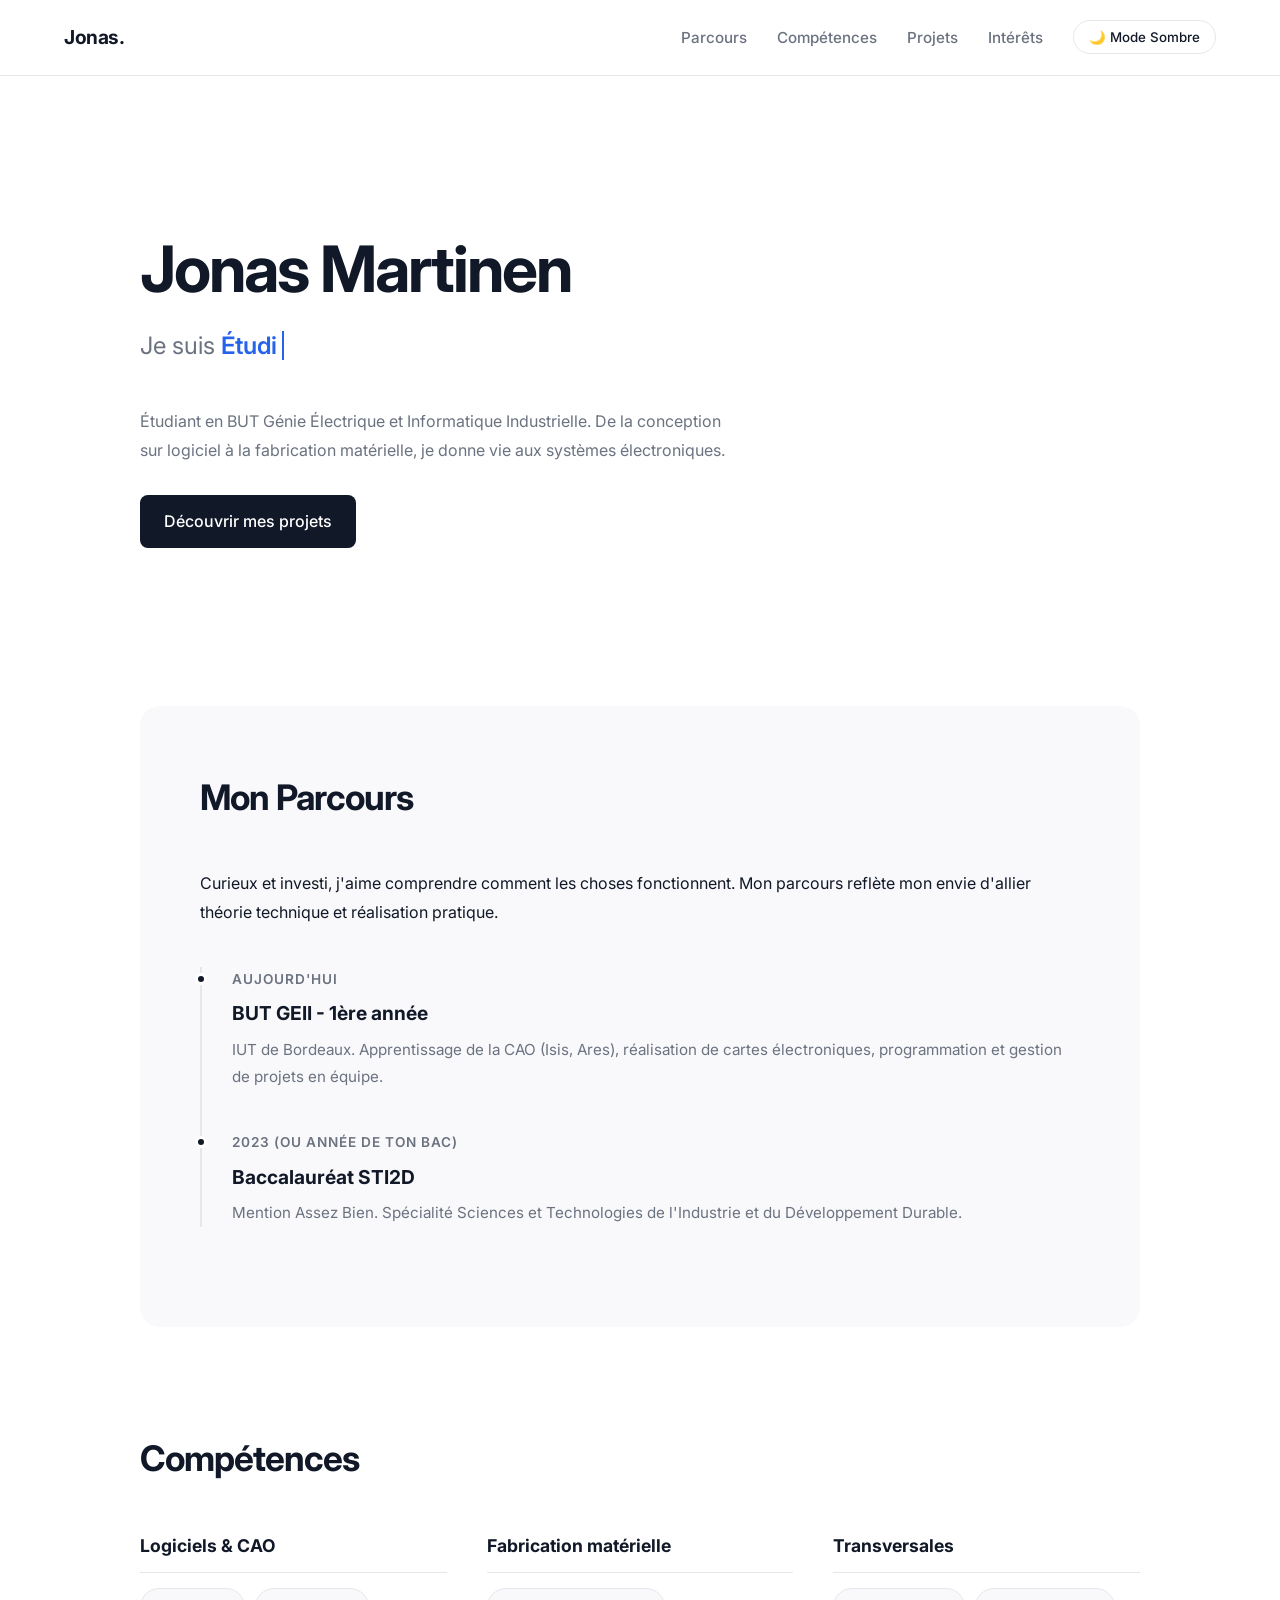
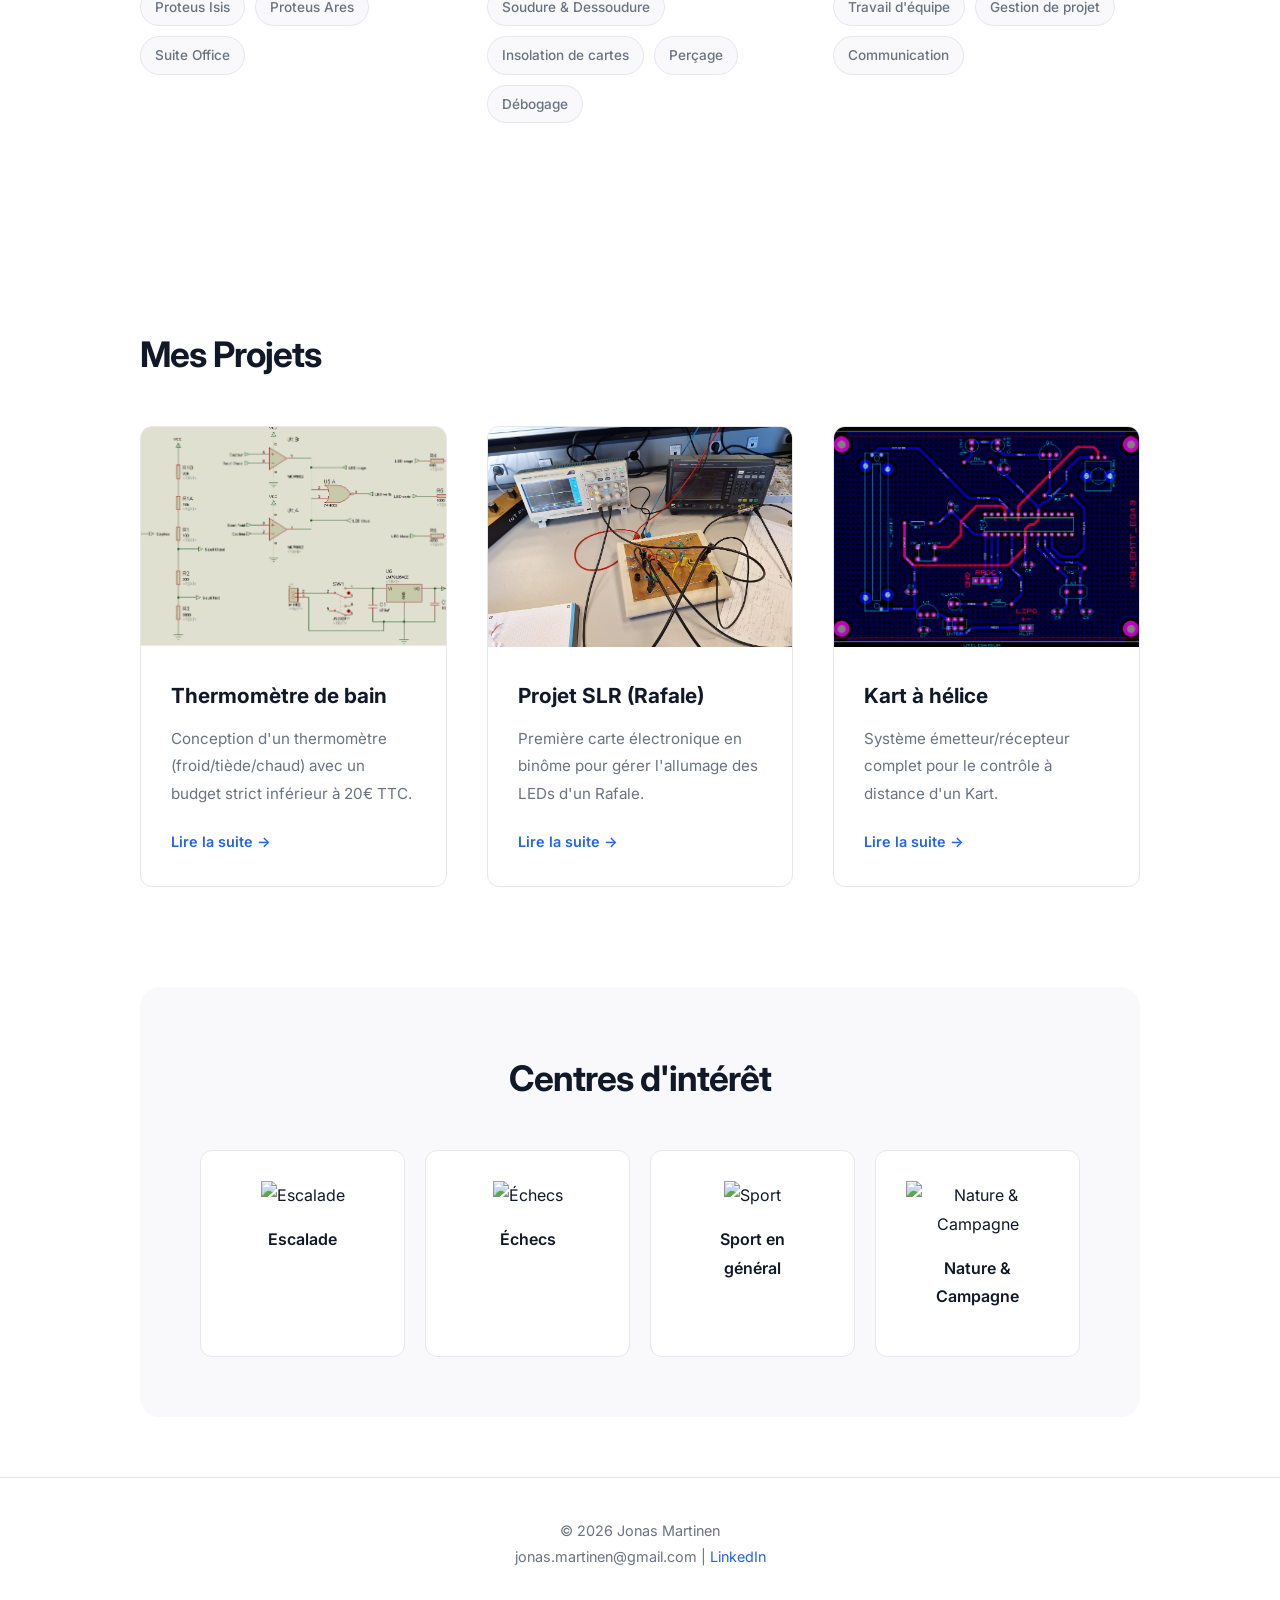
==== commit 65f55987: "quatrième retour" ====
--- a/index.html
+++ b/index.html
@@ -133,10 +133,22 @@
     <section id="interests" class="container bg-alt" style="border-radius: 20px; padding: 60px; margin-bottom: 60px;">
         <h2 class="section-title" style="text-align: center;">Centres d'intérêt</h2>
         <div class="interests-grid">
-            <div class="interest-card"><h4>Escalade</h4></div>
-            <div class="interest-card"><h4>Échecs</h4></div>
-            <div class="interest-card"><h4>Sport</h4></div>
-            <div class="interest-card"><h4>Nature & Campagne</h4></div>
+            <div class="interest-card">
+                <img src="https://images.unsplash.com/photo-1522163182402-834f871fd851?auto=format&fit=crop&w=400&h=300" alt="Escalade">
+                <h4>Escalade</h4>
+            </div>
+            <div class="interest-card">
+                <img src="https://images.unsplash.com/photo-1529699211952-734e80c4d42b?auto=format&fit=crop&w=400&h=300" alt="Échecs">
+                <h4>Échecs</h4>
+            </div>
+            <div class="interest-card">
+                <img src="https://images.unsplash.com/photo-1461896836934-ffe607ba8211?auto=format&fit=crop&w=400&h=300" alt="Sport">
+                <h4>Sport en général</h4>
+            </div>
+            <div class="interest-card">
+                <img src="https://images.unsplash.com/photo-1472214103451-9374bd1c798e?auto=format&fit=crop&w=400&h=300" alt="Nature & Campagne">
+                <h4>Nature & Campagne</h4>
+            </div>
         </div>
     </section>
 
--- a/style.css
+++ b/style.css
@@ -29,7 +29,13 @@
     margin: 0;
     padding: 0;
     box-sizing: border-box;
-    font-family: 'Inter', sans-serif; /* Police très épurée style Apple/Framer */
+    font-family: 'Inter', sans-serif;
+}
+
+/* CORRECTIF : Scroll fluide et décalage du menu fixe */
+html {
+    scroll-behavior: smooth;
+    scroll-padding-top: 85px; /* Décalage pour ne pas cacher le titre avec le menu */
 }
 
 body {
@@ -180,4 +186,62 @@
     .toggle .line1 { transform: rotate(-45deg) translate(-5px, 6px); }
     .toggle .line2 { opacity: 0; }
     .toggle .line3 { transform: rotate(45deg) translate(-5px, -6px); }
+}
+
+/* --- Style du lien Actif (Menu) --- */
+.nav-links a.active {
+    color: var(--primary);
+    font-weight: 700;
+}
+
+/* --- Nouvelles Cartes "Centres d'intérêt" avec images --- */
+.interest-card { 
+    flex: 1; 
+    min-width: 200px; 
+    border: 1px solid var(--border-color); 
+    border-radius: 12px; 
+    background-color: var(--card-bg);
+    overflow: hidden; /* Empêche l'image de déborder des coins arrondis */
+    transition: transform 0.3s ease;
+}
+.interest-card:hover { transform: translateY(-5px); }
+.interest-card img {
+    width: 100%;
+    height: 160px;
+    object-fit: cover; /* Remplit parfaitement le cadre sans déformer */
+}
+.interest-card h4 { 
+    font-weight: 600; 
+    font-size: 1rem; 
+    color: var(--text-main);
+    padding: 15px;
+    text-align: center;
+}
+
+/* --- Galeries de Projets Uniformisées --- */
+.project-gallery {
+    display: grid;
+    grid-template-columns: repeat(auto-fit, minmax(280px, 1fr));
+    gap: 30px;
+    margin-top: 30px;
+}
+.project-gallery figure {
+    margin: 0;
+    display: flex;
+    flex-direction: column;
+}
+.project-gallery img {
+    width: 100%;
+    aspect-ratio: 4 / 3; /* Toutes les images auront exactement la même proportion ! */
+    object-fit: cover;
+    border-radius: 8px;
+    border: 1px solid var(--border-color);
+    box-shadow: var(--shadow);
+}
+figcaption {
+    margin-top: 12px;
+    font-size: 0.9rem;
+    color: var(--text-muted);
+    text-align: center;
+    font-style: italic;
 }
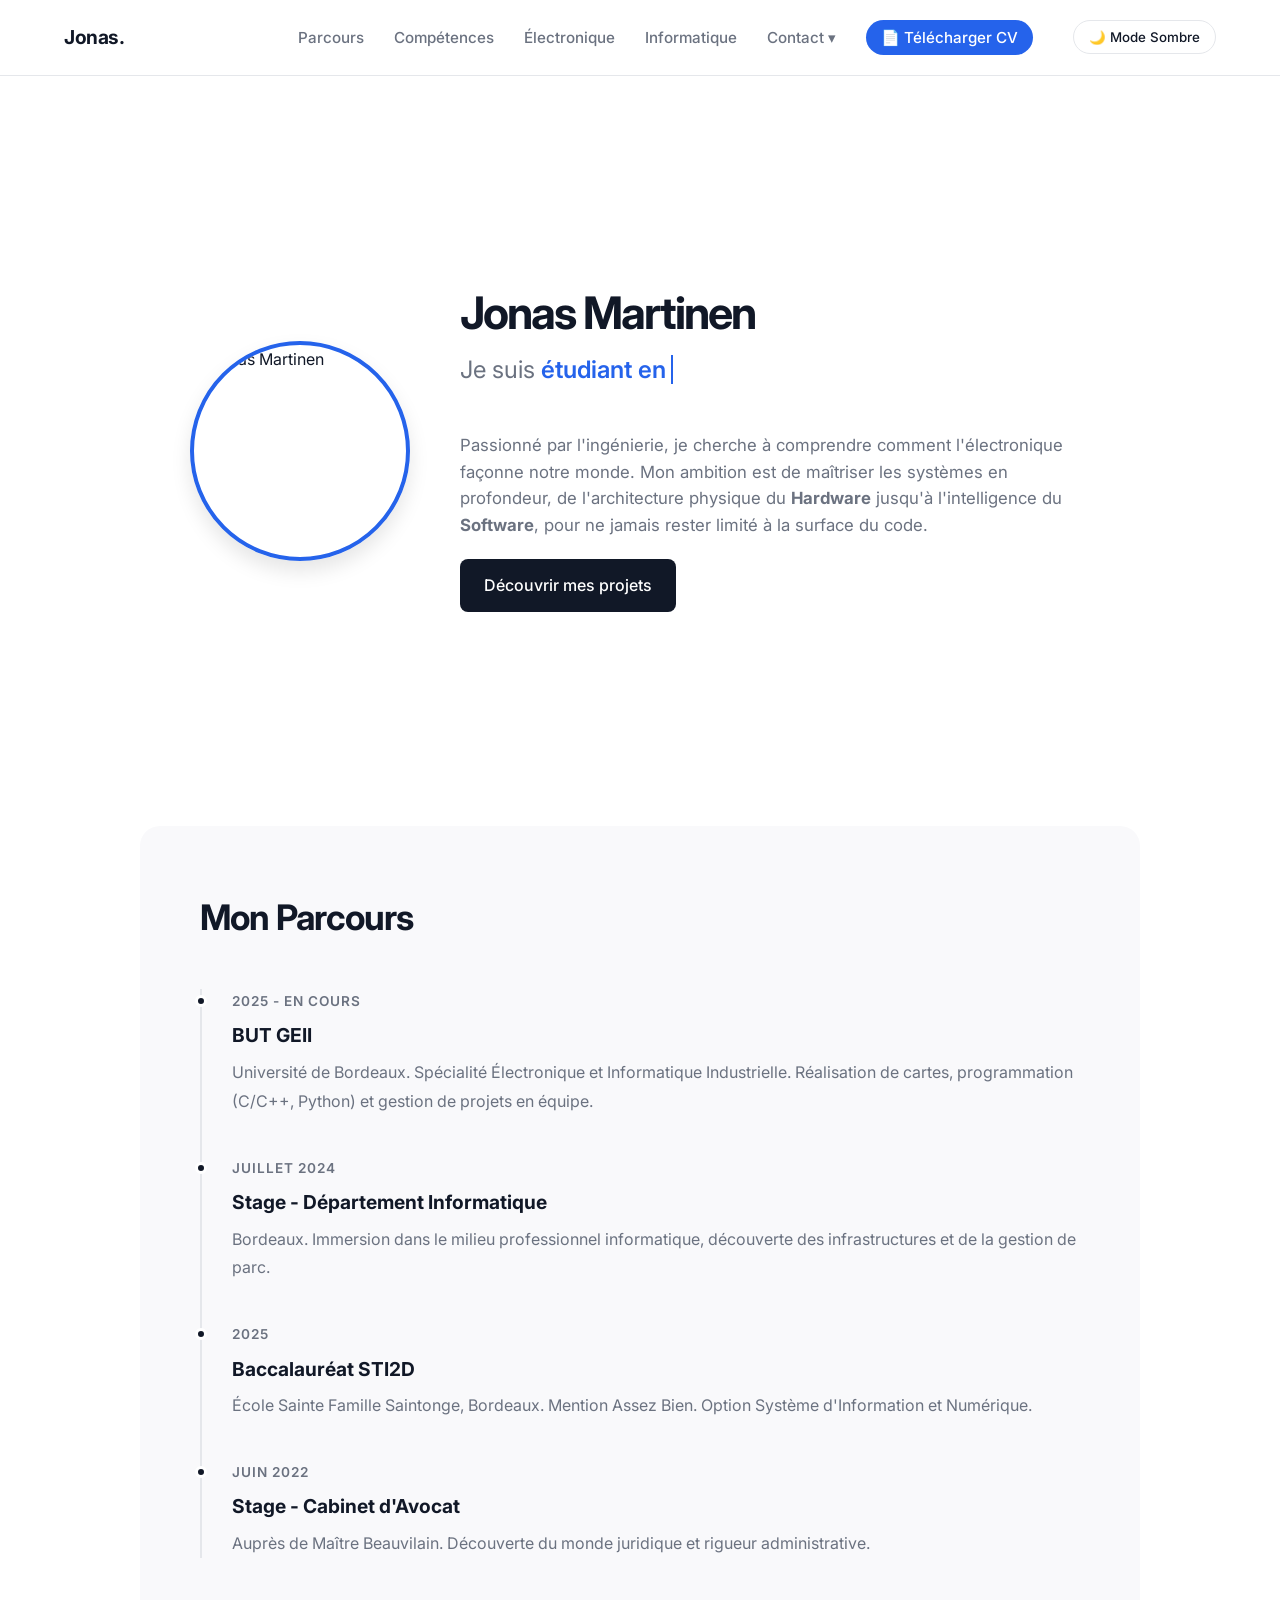
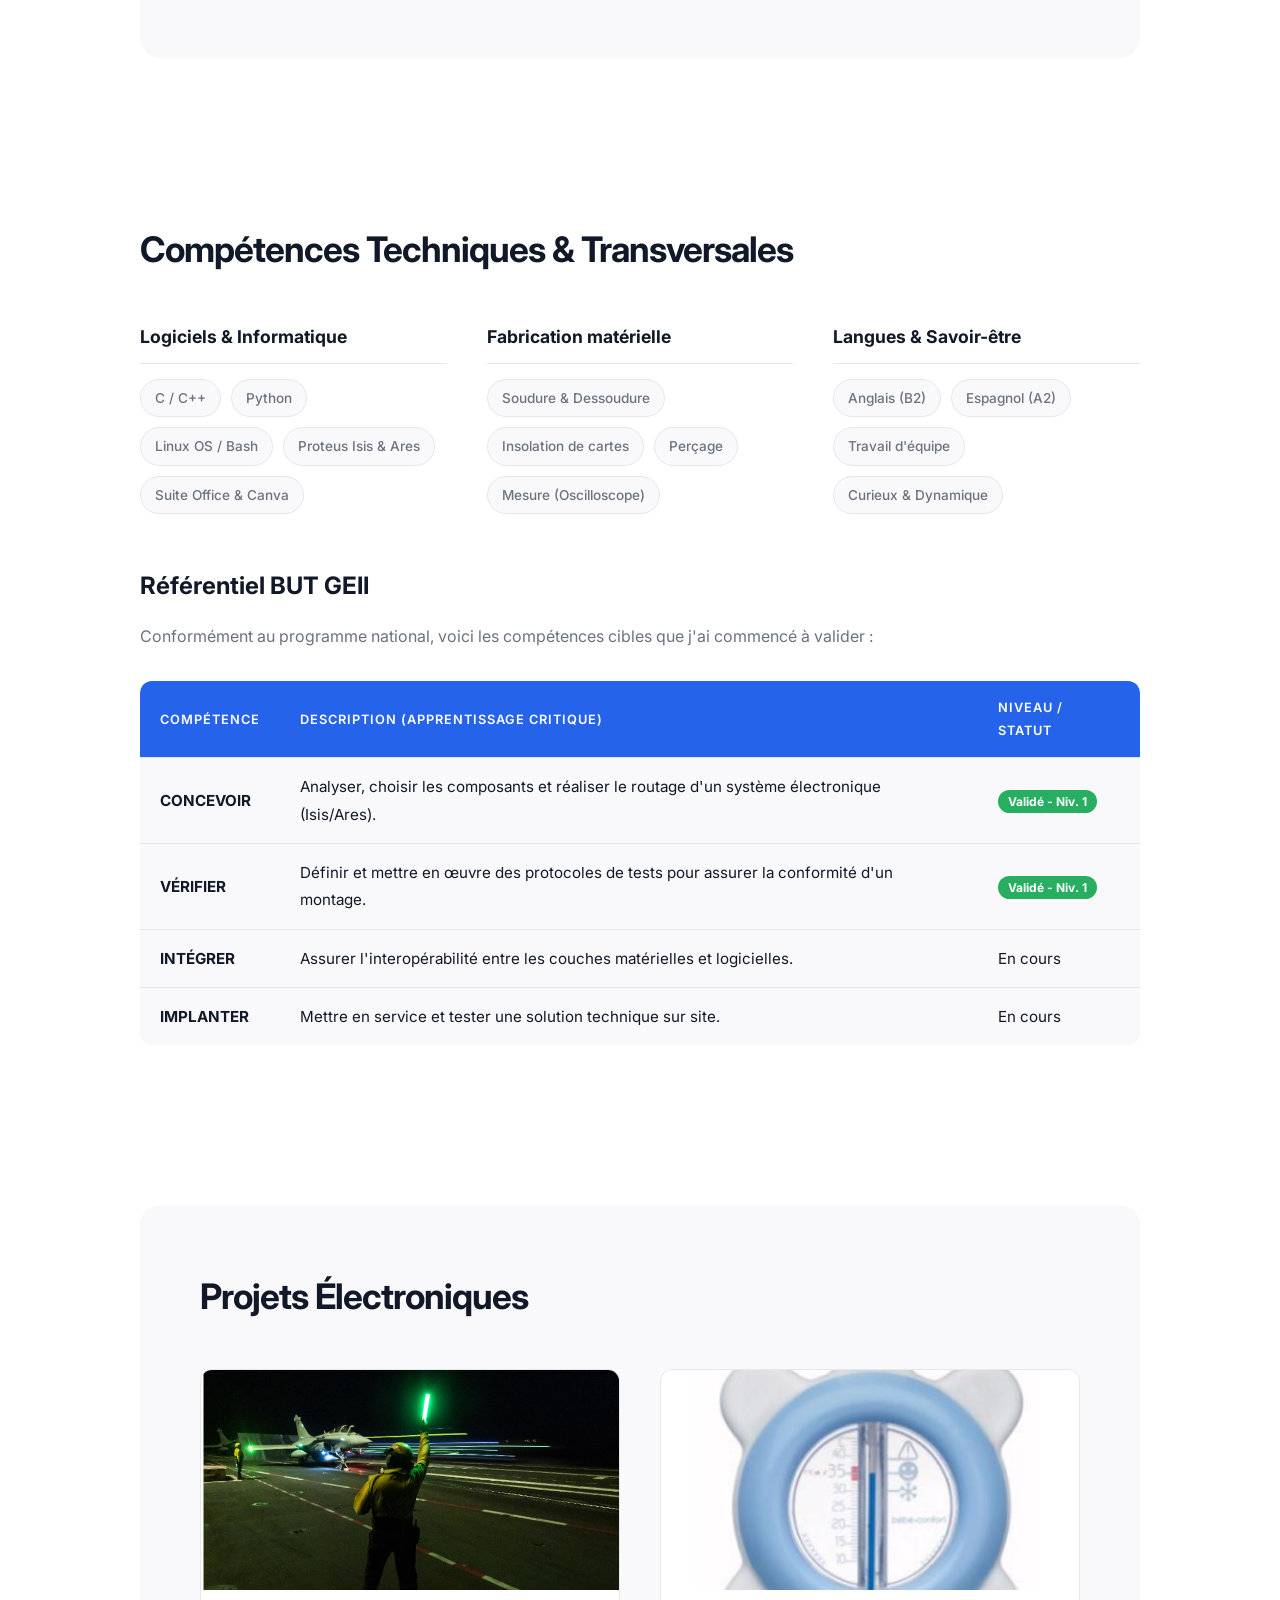
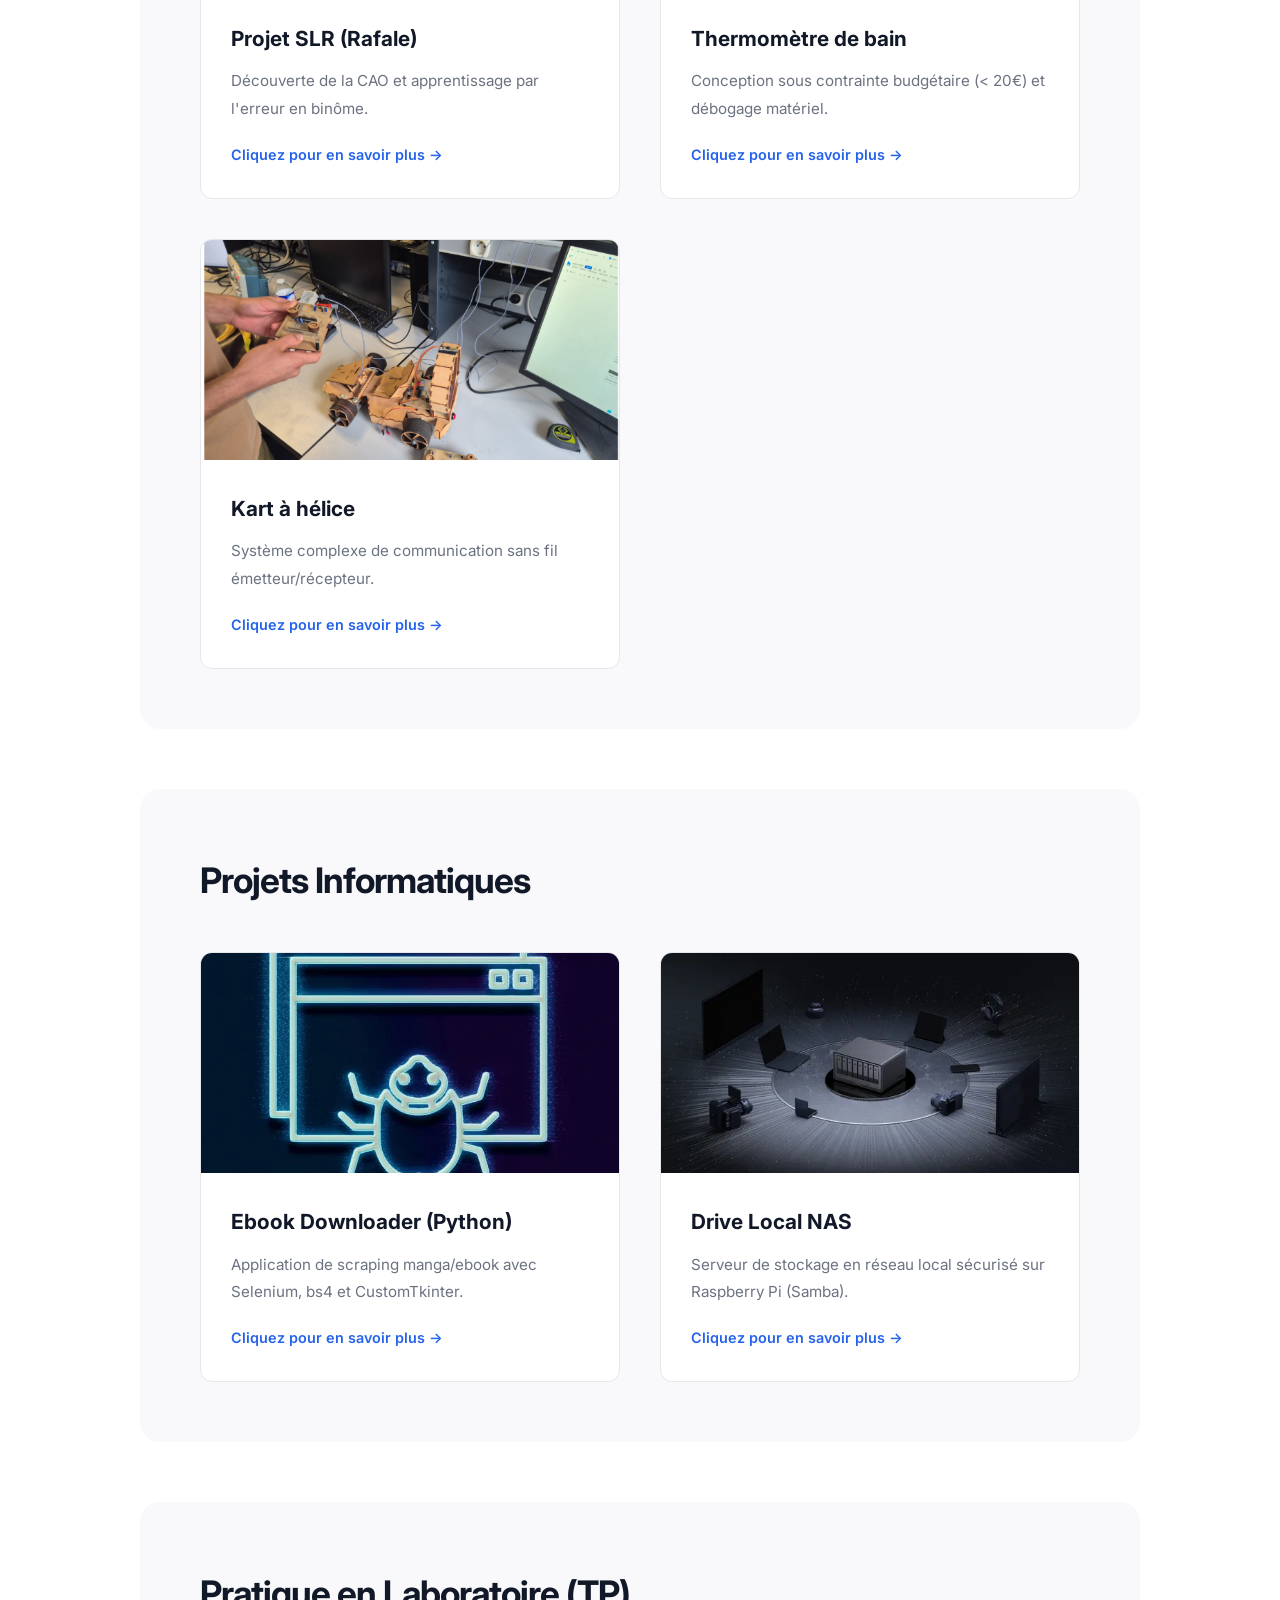
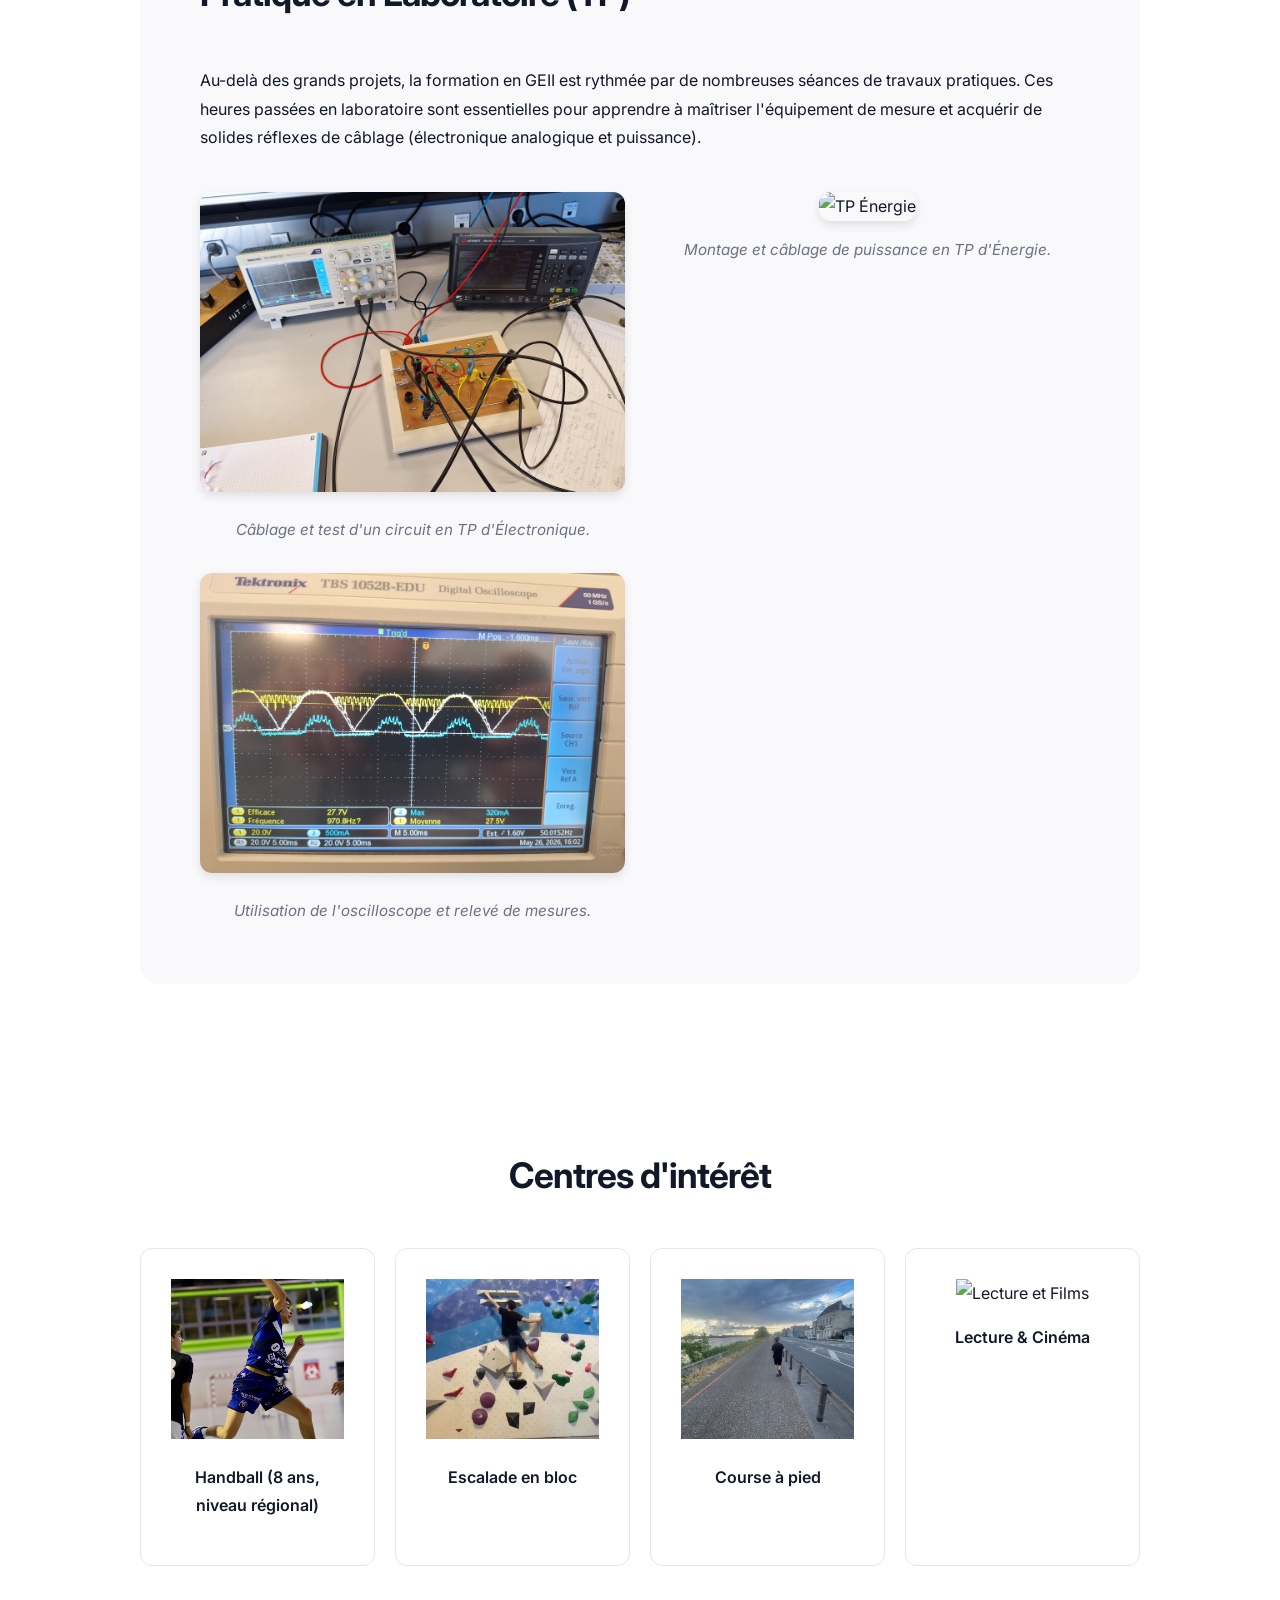
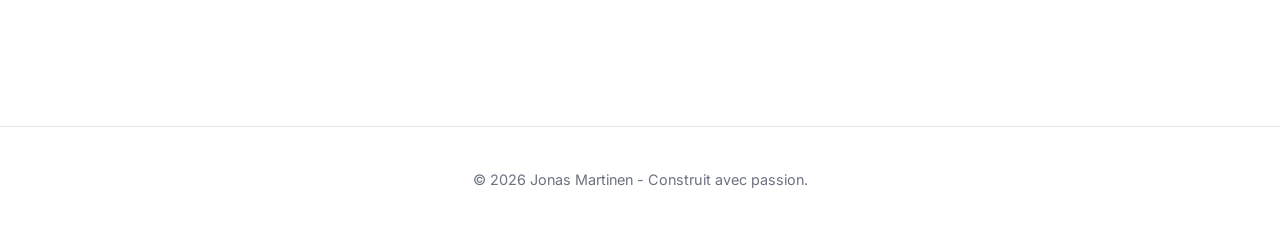
==== commit 9c28b37d: "cinquième retour" ====
--- a/index.html
+++ b/index.html
@@ -14,8 +14,22 @@
             <ul class="nav-links" id="nav-links">
                 <li><a href="#about">Parcours</a></li>
                 <li><a href="#skills">Compétences</a></li>
-                <li><a href="#projects">Projets</a></li>
-                <li><a href="#interests">Intérêts</a></li>
+                <li><a href="#projects-hw">Électronique</a></li>
+                <li><a href="#projects-sw">Informatique</a></li>
+                
+                <!-- Menu déroulant Contact -->
+                <li class="dropdown">
+                    <a href="#" class="dropbtn">Contact ▾</a>
+                    <div class="dropdown-content">
+                        <a href="mailto:jonas.martinen@gmail.com">✉️ jonas.martinen@gmail.com</a>
+                        <a href="tel:+33769379016">📞 07 69 37 90 16</a>
+                        <a href="https://www.linkedin.com/in/jonas-martinen-580a0b396/" target="_blank">💼 LinkedIn</a>
+                    </div>
+                </li>
+                
+                <!-- Bouton CV -->
+                <li><a href="cv.pdf" target="_blank" class="btn-cv">📄 Télécharger CV</a></li>
+                
                 <li><button id="dark-mode-toggle">🌙 Mode Sombre</button></li>
             </ul>
             <div class="burger" id="burger">
@@ -25,46 +39,62 @@
     </header>
 
     <section class="container hero">
-        <div>
-            <h1>Jonas Martinen</h1>
-            <div class="hero-subtitle">Je suis <span id="typewriter"></span></div>
-            <p style="max-width: 600px; color: var(--text-muted); margin-bottom: 30px;">
-                Étudiant en BUT Génie Électrique et Informatique Industrielle. 
-                De la conception sur logiciel à la fabrication matérielle, je donne vie aux systèmes électroniques.
-            </p>
-            <a href="#projects" class="btn">Découvrir mes projets</a>
-        </div>
-    </section>
-
-    <section id="about" class="container bg-alt" style="border-radius: 20px; padding: 60px;">
+        <div class="hero-wrapper">
+            <img src="Photo/photo_profil.png" alt="Jonas Martinen" class="hero-image">
+            <div class="hero-content">
+                <h1>Jonas Martinen</h1>
+                <div class="hero-subtitle">Je suis <span id="typewriter"></span></div>
+                <p class="hero-description">
+                    Passionné par l'ingénierie, je cherche à comprendre comment l'électronique façonne notre monde. 
+                    Mon ambition est de maîtriser les systèmes en profondeur, de l'architecture physique du <strong>Hardware</strong> 
+                    jusqu'à l'intelligence du <strong>Software</strong>, pour ne jamais rester limité à la surface du code.
+                </p>
+                <a href="#projects-hw" class="btn">Découvrir mes projets</a>
+            </div>
+        </div>
+    </section>
+
+    <section id="about" class="container bg-alt">
         <h2 class="section-title">Mon Parcours</h2>
-        <p>Curieux et investi, j'aime comprendre comment les choses fonctionnent. Mon parcours reflète mon envie d'allier théorie technique et réalisation pratique.</p>
-        
         <div class="timeline">
             <div class="timeline-item">
                 <div class="timeline-dot"></div>
-                <div class="timeline-date">Aujourd'hui</div>
-                <h3>BUT GEII - 1ère année</h3>
-                <p style="color: var(--text-muted); font-size: 0.95rem;">IUT de Bordeaux. Apprentissage de la CAO (Isis, Ares), réalisation de cartes électroniques, programmation et gestion de projets en équipe.</p>
-            </div>
-            <div class="timeline-item">
-                <div class="timeline-dot"></div>
-                <div class="timeline-date">2023 (ou année de ton bac)</div>
+                <div class="timeline-date">2025 - En cours</div>
+                <h3>BUT GEII</h3>
+                <p class="text-muted">Université de Bordeaux. Spécialité Électronique et Informatique Industrielle. Réalisation de cartes, programmation (C/C++, Python) et gestion de projets en équipe.</p>
+            </div>
+            <div class="timeline-item">
+                <div class="timeline-dot"></div>
+                <div class="timeline-date">Juillet 2024</div>
+                <h3>Stage - Département Informatique</h3>
+                <p class="text-muted">Bordeaux. Immersion dans le milieu professionnel informatique, découverte des infrastructures et de la gestion de parc.</p>
+            </div>
+            <div class="timeline-item">
+                <div class="timeline-dot"></div>
+                <div class="timeline-date">2025</div>
                 <h3>Baccalauréat STI2D</h3>
-                <p style="color: var(--text-muted); font-size: 0.95rem;">Mention Assez Bien. Spécialité Sciences et Technologies de l'Industrie et du Développement Durable.</p>
+                <p class="text-muted">École Sainte Famille Saintonge, Bordeaux. Mention Assez Bien. Option Système d'Information et Numérique.</p>
+            </div>
+            <div class="timeline-item">
+                <div class="timeline-dot"></div>
+                <div class="timeline-date">Juin 2022</div>
+                <h3>Stage - Cabinet d'Avocat</h3>
+                <p class="text-muted">Auprès de Maître Beauvilain. Découverte du monde juridique et rigueur administrative.</p>
             </div>
         </div>
     </section>
 
     <section id="skills" class="container">
-        <h2 class="section-title">Compétences</h2>
+        <h2 class="section-title">Compétences Techniques & Transversales</h2>
         <div class="skills-grid">
             <div class="skill-group">
-                <h4>Logiciels & CAO</h4>
+                <h4>Logiciels & Informatique</h4>
                 <div class="badge-container">
-                    <span class="badge">Proteus Isis</span>
-                    <span class="badge">Proteus Ares</span>
-                    <span class="badge">Suite Office</span>
+                    <span class="badge">C / C++</span>
+                    <span class="badge">Python</span>
+                    <span class="badge">Linux OS / Bash</span>
+                    <span class="badge">Proteus Isis & Ares</span>
+                    <span class="badge">Suite Office & Canva</span>
                 </div>
             </div>
             <div class="skill-group">
@@ -73,90 +103,178 @@
                     <span class="badge">Soudure & Dessoudure</span>
                     <span class="badge">Insolation de cartes</span>
                     <span class="badge">Perçage</span>
-                    <span class="badge">Débogage</span>
+                    <span class="badge">Mesure (Oscilloscope)</span>
                 </div>
             </div>
             <div class="skill-group">
-                <h4>Transversales</h4>
+                <h4>Langues & Savoir-être</h4>
                 <div class="badge-container">
+                    <span class="badge">Anglais (B2)</span>
+                    <span class="badge">Espagnol (A2)</span>
                     <span class="badge">Travail d'équipe</span>
-                    <span class="badge">Gestion de projet</span>
-                    <span class="badge">Communication</span>
-                </div>
-            </div>
-        </div>
-    </section>
-
-    <section id="projects" class="container">
-        <h2 class="section-title">Mes Projets</h2>
+                    <span class="badge">Curieux & Dynamique</span>
+                </div>
+            </div>
+        </div>
+
+        <h3 class="referentiel-title">Référentiel BUT GEII</h3>
+        <p class="text-muted">Conformément au programme national, voici les compétences cibles que j'ai commencé à valider :</p>
+        
+        <div class="skills-table-container">
+            <table class="skills-table">
+                <thead>
+                    <tr>
+                        <th>Compétence</th>
+                        <th>Description (Apprentissage Critique)</th>
+                        <th>Niveau / Statut</th>
+                    </tr>
+                </thead>
+                <tbody>
+                    <tr>
+                        <td><strong>CONCEVOIR</strong></td>
+                        <td>Analyser, choisir les composants et réaliser le routage d'un système électronique (Isis/Ares).</td>
+                        <td><span class="status-badge">Validé - Niv. 1</span></td>
+                    </tr>
+                    <tr>
+                        <td><strong>VÉRIFIER</strong></td>
+                        <td>Définir et mettre en œuvre des protocoles de tests pour assurer la conformité d'un montage.</td>
+                        <td><span class="status-badge">Validé - Niv. 1</span></td>
+                    </tr>
+                    <tr>
+                        <td><strong>INTÉGRER</strong></td>
+                        <td>Assurer l'interopérabilité entre les couches matérielles et logicielles.</td>
+                        <td>En cours</td>
+                    </tr>
+                    <tr>
+                        <td><strong>IMPLANTER</strong></td>
+                        <td>Mettre en service et tester une solution technique sur site.</td>
+                        <td>En cours</td>
+                    </tr>
+                </tbody>
+            </table>
+        </div>
+    </section>
+
+    <!-- SECTION PROJETS HARDWARE -->
+    <section id="projects-hw" class="container bg-alt">
+        <h2 class="section-title">Projets Électroniques</h2>
         <div class="projects-grid">
-            
+            <a href="slr.html" class="project-card">
+                <div class="project-img-wrapper">
+                    <img src="Photo/projet SLR.png" alt="Projet SLR">
+                    <div class="project-overlay"><span>Voir les détails</span></div>
+                </div>
+                <div class="project-info">
+                    <h3>Projet SLR (Rafale)</h3>
+                    <p>Découverte de la CAO et apprentissage par l'erreur en binôme.</p>
+                    <span class="click-more">Cliquez pour en savoir plus →</span>
+                </div>
+            </a>
             <a href="thermometre.html" class="project-card">
                 <div class="project-img-wrapper">
-                    <img src="Photo/isis_tdb.png" alt="Thermomètre">
+                    <img src="Photo/projet TDB.png" alt="Thermomètre">
                     <div class="project-overlay"><span>Voir les détails</span></div>
                 </div>
                 <div class="project-info">
                     <h3>Thermomètre de bain</h3>
-                    <p>Conception d'un thermomètre (froid/tiède/chaud) avec un budget strict inférieur à 20€ TTC.</p>
-                    <span class="link-more">Lire la suite →</span>
-                </div>
-            </a>
-
-            <a href="slr.html" class="project-card">
-                <div class="project-img-wrapper">
-                    <img src="Photo/montage elec cable.jpg" alt="Projet SLR">
-                    <div class="project-overlay"><span>Voir les détails</span></div>
-                </div>
-                <div class="project-info">
-                    <h3>Projet SLR (Rafale)</h3>
-                    <p>Première carte électronique en binôme pour gérer l'allumage des LEDs d'un Rafale.</p>
-                    <span class="link-more">Lire la suite →</span>
-                </div>
-            </a>
-
+                    <p>Conception sous contrainte budgétaire (< 20€) et débogage matériel.</p>
+                    <span class="click-more">Cliquez pour en savoir plus →</span>
+                </div>
+            </a>
             <a href="kart.html" class="project-card">
                 <div class="project-img-wrapper">
-                    <img src="Photo/ares_emetteur_kah.png" alt="Kart à hélice">
+                    <img src="Photo/projet kart à hélice.png" alt="Kart à hélice">
                     <div class="project-overlay"><span>Voir les détails</span></div>
                 </div>
                 <div class="project-info">
                     <h3>Kart à hélice</h3>
-                    <p>Système émetteur/récepteur complet pour le contrôle à distance d'un Kart.</p>
-                    <span class="link-more">Lire la suite →</span>
-                </div>
-            </a>
-
-        </div>
-    </section>
-
-    <section id="interests" class="container bg-alt" style="border-radius: 20px; padding: 60px; margin-bottom: 60px;">
-        <h2 class="section-title" style="text-align: center;">Centres d'intérêt</h2>
+                    <p>Système complexe de communication sans fil émetteur/récepteur.</p>
+                    <span class="click-more">Cliquez pour en savoir plus →</span>
+                </div>
+            </a>
+        </div>
+    </section>
+
+    <!-- SECTION PROJETS SOFTWARE / INFORMATIQUE -->
+    <section id="projects-sw" class="container bg-alt">
+        <h2 class="section-title">Projets Informatiques</h2>
+        <div class="projects-grid">
+            <!-- Carte Ebook Downloader -->
+            <a href="ebook.html" class="project-card">
+                <div class="project-img-wrapper">
+                    <img src="Photo/projet_ebook.webp" alt="Ebook Downloader" onerror="this.src='Photo/app_1.png'">
+                    <div class="project-overlay"><span>Voir les détails</span></div>
+                </div>
+                <div class="project-info">
+                    <h3>Ebook Downloader (Python)</h3>
+                    <p>Application de scraping manga/ebook avec Selenium, bs4 et CustomTkinter.</p>
+                    <span class="click-more">Cliquez pour en savoir plus →</span>
+                </div>
+            </a>
+
+            <!-- Carte Drive Local -->
+            <a href="drive.html" class="project-card">
+                <div class="project-img-wrapper">
+                    <img src="Photo/projet_drive.webp" alt="Drive Local" onerror="this.src='Photo/drive_fichier.png'">
+                    <div class="project-overlay"><span>Voir les détails</span></div>
+                </div>
+                <div class="project-info">
+                    <h3>Drive Local NAS</h3>
+                    <p>Serveur de stockage en réseau local sécurisé sur Raspberry Pi (Samba).</p>
+                    <span class="click-more">Cliquez pour en savoir plus →</span>
+                </div>
+            </a>
+        </div>
+    </section>
+
+    <!-- SECTION TP / LABO -->
+    <section id="lab" class="container bg-alt">
+        <h2 class="section-title">Pratique en Laboratoire (TP)</h2>
+        <p>Au-delà des grands projets, la formation en GEII est rythmée par de nombreuses séances de travaux pratiques. Ces heures passées en laboratoire sont essentielles pour apprendre à maîtriser l'équipement de mesure et acquérir de solides réflexes de câblage (électronique analogique et puissance).</p>
+        
+        <div class="lab-grid">
+            <figure class="lab-figure">
+                <img src="Photo/montage tp elec cable.jpg" alt="TP Électronique">
+                <figcaption>Câblage et test d'un circuit en TP d'Électronique.</figcaption>
+            </figure>
+            <figure class="lab-figure">
+                <img src="Photo/montage tp energie cable.jpg" alt="TP Énergie">
+                <figcaption>Montage et câblage de puissance en TP d'Énergie.</figcaption>
+            </figure>
+            <figure class="lab-figure">
+                <img src="Photo/oscilloscope energie.jpg" alt="Oscilloscope">
+                <figcaption>Utilisation de l'oscilloscope et relevé de mesures.</figcaption>
+            </figure>
+        </div>
+    </section>
+
+    <!-- SECTION INTÉRÊTS -->
+    <section id="interests" class="container">
+        <h2 class="section-title section-title-center">Centres d'intérêt</h2>
         <div class="interests-grid">
             <div class="interest-card">
-                <img src="https://images.unsplash.com/photo-1522163182402-834f871fd851?auto=format&fit=crop&w=400&h=300" alt="Escalade">
-                <h4>Escalade</h4>
-            </div>
-            <div class="interest-card">
-                <img src="https://images.unsplash.com/photo-1529699211952-734e80c4d42b?auto=format&fit=crop&w=400&h=300" alt="Échecs">
-                <h4>Échecs</h4>
-            </div>
-            <div class="interest-card">
-                <img src="https://images.unsplash.com/photo-1461896836934-ffe607ba8211?auto=format&fit=crop&w=400&h=300" alt="Sport">
-                <h4>Sport en général</h4>
-            </div>
-            <div class="interest-card">
-                <img src="https://images.unsplash.com/photo-1472214103451-9374bd1c798e?auto=format&fit=crop&w=400&h=300" alt="Nature & Campagne">
-                <h4>Nature & Campagne</h4>
-            </div>
-        </div>
-    </section>
-
-    <footer style="text-align: center; padding: 40px; border-top: 1px solid var(--border-color); color: var(--text-muted); font-size: 0.9rem;">
-        <p>&copy; 2026 Jonas Martinen</p>
-        <p>jonas.martinen@gmail.com | <a href="https://www.linkedin.com/in/jonas-martinen-580a0b396/" target="_blank" style="color: var(--primary);">LinkedIn</a></p>
+                <img src="Photo/photo_handball.jpg" alt="Handball">
+                <h4>Handball (8 ans, niveau régional)</h4>
+            </div>
+            <div class="interest-card">
+                <img src="Photo/escalade.jpg" alt="Escalade">
+                <h4>Escalade en bloc</h4>
+            </div>
+            <div class="interest-card">
+                <img src="Photo/run.jpg" alt="Course à pied">
+                <h4>Course à pied</h4>
+            </div>
+            <div class="interest-card">
+                <img src="https://images.unsplash.com/photo-1481627834876-b7833e8f5570?auto=format&fit=crop&w=400&h=300" alt="Lecture et Films">
+                <h4>Lecture & Cinéma</h4>
+            </div>
+        </div>
+    </section>
+
+    <footer>
+        <p>&copy; 2026 Jonas Martinen - Construit avec passion.</p>
     </footer>
 
-    <script src="script.js"></script>
+    <script src="script.js?v=1.9"></script>
 </body>
 </html>
--- a/style.css
+++ b/style.css
@@ -244,4 +244,91 @@
     color: var(--text-muted);
     text-align: center;
     font-style: italic;
-}+}
+
+/* ============================
+   STYLES DÉPLACÉS DEPUIS index.html
+   ============================ */
+
+/* Espacement homogène des sections */
+section.container { margin-bottom: 60px; margin-top: 60px; }
+section.bg-alt { border-radius: 20px; padding: 60px; margin-bottom: 60px; }
+@media (max-width: 768px) { section.bg-alt { padding: 30px 20px; } }
+
+/* Tableau des compétences */
+.skills-table-container { width: 100%; overflow-x: auto; margin-top: 30px; }
+.skills-table { width: 100%; border-collapse: collapse; background-color: var(--bg-alt); border-radius: 12px; overflow: hidden; font-size: 0.95rem; }
+.skills-table th, .skills-table td { padding: 15px 20px; text-align: left; border-bottom: 1px solid var(--border-color); }
+.skills-table th { background-color: var(--primary); color: white; font-weight: 600; text-transform: uppercase; font-size: 0.8rem; letter-spacing: 1px; }
+.skills-table tr:last-child td { border-bottom: none; }
+.status-badge { background: #27ae60; color: white; padding: 4px 10px; border-radius: 20px; font-size: 0.75rem; font-weight: bold; }
+
+/* Menu Déroulant Contact */
+.dropdown { position: relative; display: inline-block; }
+.dropdown-content { display: none; position: absolute; background-color: var(--bg-color); min-width: 220px; box-shadow: 0px 8px 16px 0px rgba(0,0,0,0.2); z-index: 1; border-radius: 8px; overflow: hidden; border: 1px solid var(--border-color); top: 100%; left: 0; }
+.dropdown-content a { color: var(--text-color); padding: 12px 16px; text-decoration: none; display: block; font-size: 0.9rem; }
+.dropdown-content a:hover { background-color: var(--bg-alt); color: var(--primary); }
+.dropdown:hover .dropdown-content { display: block; }
+
+/* Bouton CV */
+.btn-cv { background-color: var(--primary) !important; color: white !important; padding: 8px 15px !important; border-radius: 20px !important; font-weight: bold; }
+.btn-cv:hover { opacity: 0.8; transform: scale(1.05); }
+
+/* Alignement Header (Image à gauche, texte à droite) */
+.hero-wrapper { display: flex; align-items: center; justify-content: center; gap: 50px; text-align: left; max-width: 900px; margin: 0 auto; }
+.hero-image { flex-shrink: 0; width: 220px; height: 220px; border-radius: 50%; object-fit: cover; border: 4px solid var(--primary); box-shadow: 0 10px 20px rgba(0,0,0,0.1); }
+.hero-content { flex: 1; }
+.hero-content .btn { margin-top: 20px; display: inline-block; }
+@media (max-width: 768px) { .hero-wrapper { flex-direction: column; text-align: center; gap: 20px; } }
+
+/* Call to action "Cliquez pour en savoir plus" */
+.click-more { margin-top: 15px; color: var(--primary); font-weight: 600; font-size: 0.9rem; display: block; transition: transform 0.2s ease; }
+.project-card:hover .click-more { transform: translateX(5px); }
+
+/* ============================
+   STYLES INLINE CONSOLIDÉS
+   ============================ */
+
+/* Hero */
+.hero h1 { font-size: 2.8rem; margin-bottom: 10px; }
+.hero-description { margin-top: 15px; font-size: 1.05rem; line-height: 1.6; color: var(--text-muted); }
+
+/* Texte muted générique (paragraphes timeline, sous-titres projet) */
+.text-muted { color: var(--text-muted); }
+
+/* Section Référentiel */
+.referentiel-title { margin-top: 50px; margin-bottom: 15px; font-size: 1.5rem; }
+
+/* Sections titre centré */
+.section-title-center { text-align: center; }
+
+/* Pages projet : titre et sous-titre */
+.project-page-title { margin-bottom: 10px; }
+.project-page-subtitle { color: var(--text-muted); margin-bottom: 40px; }
+.project-page-container { margin-top: 60px; }
+
+/* Blocs de contenu projet */
+.project-block { margin-bottom: 40px; }
+.project-block h3 { margin-bottom: 15px; }
+
+/* Galerie titre */
+.gallery-title { margin-bottom: 20px; }
+
+/* Section TP Labo : grille de photos */
+.lab-grid { display: grid; grid-template-columns: repeat(auto-fit, minmax(280px, 1fr)); gap: 30px; margin-top: 40px; }
+.lab-figure { margin: 0; text-align: center; }
+.lab-figure img { width: 100%; border-radius: 12px; height: 300px; object-fit: cover; box-shadow: 0 4px 10px rgba(0,0,0,0.1); }
+.lab-figure figcaption { margin-top: 15px; color: var(--text-muted); font-size: 0.95rem; }
+
+/* Footer */
+footer { text-align: center; padding: 40px; border-top: 1px solid var(--border-color); color: var(--text-muted); font-size: 0.9rem; }
+.footer-with-margin { margin-top: 40px; }
+
+/* Bouton dark mode inline */
+#dark-mode-toggle { margin-left: 10px; }
+
+/* Thermomètre : image carte finale pivotée */
+.img-rotated { object-fit: contain; max-height: 400px; transform: rotate(-90deg); background-color: transparent; }
+
+/* Lien LinkedIn footer */
+.link-primary { color: var(--primary); }
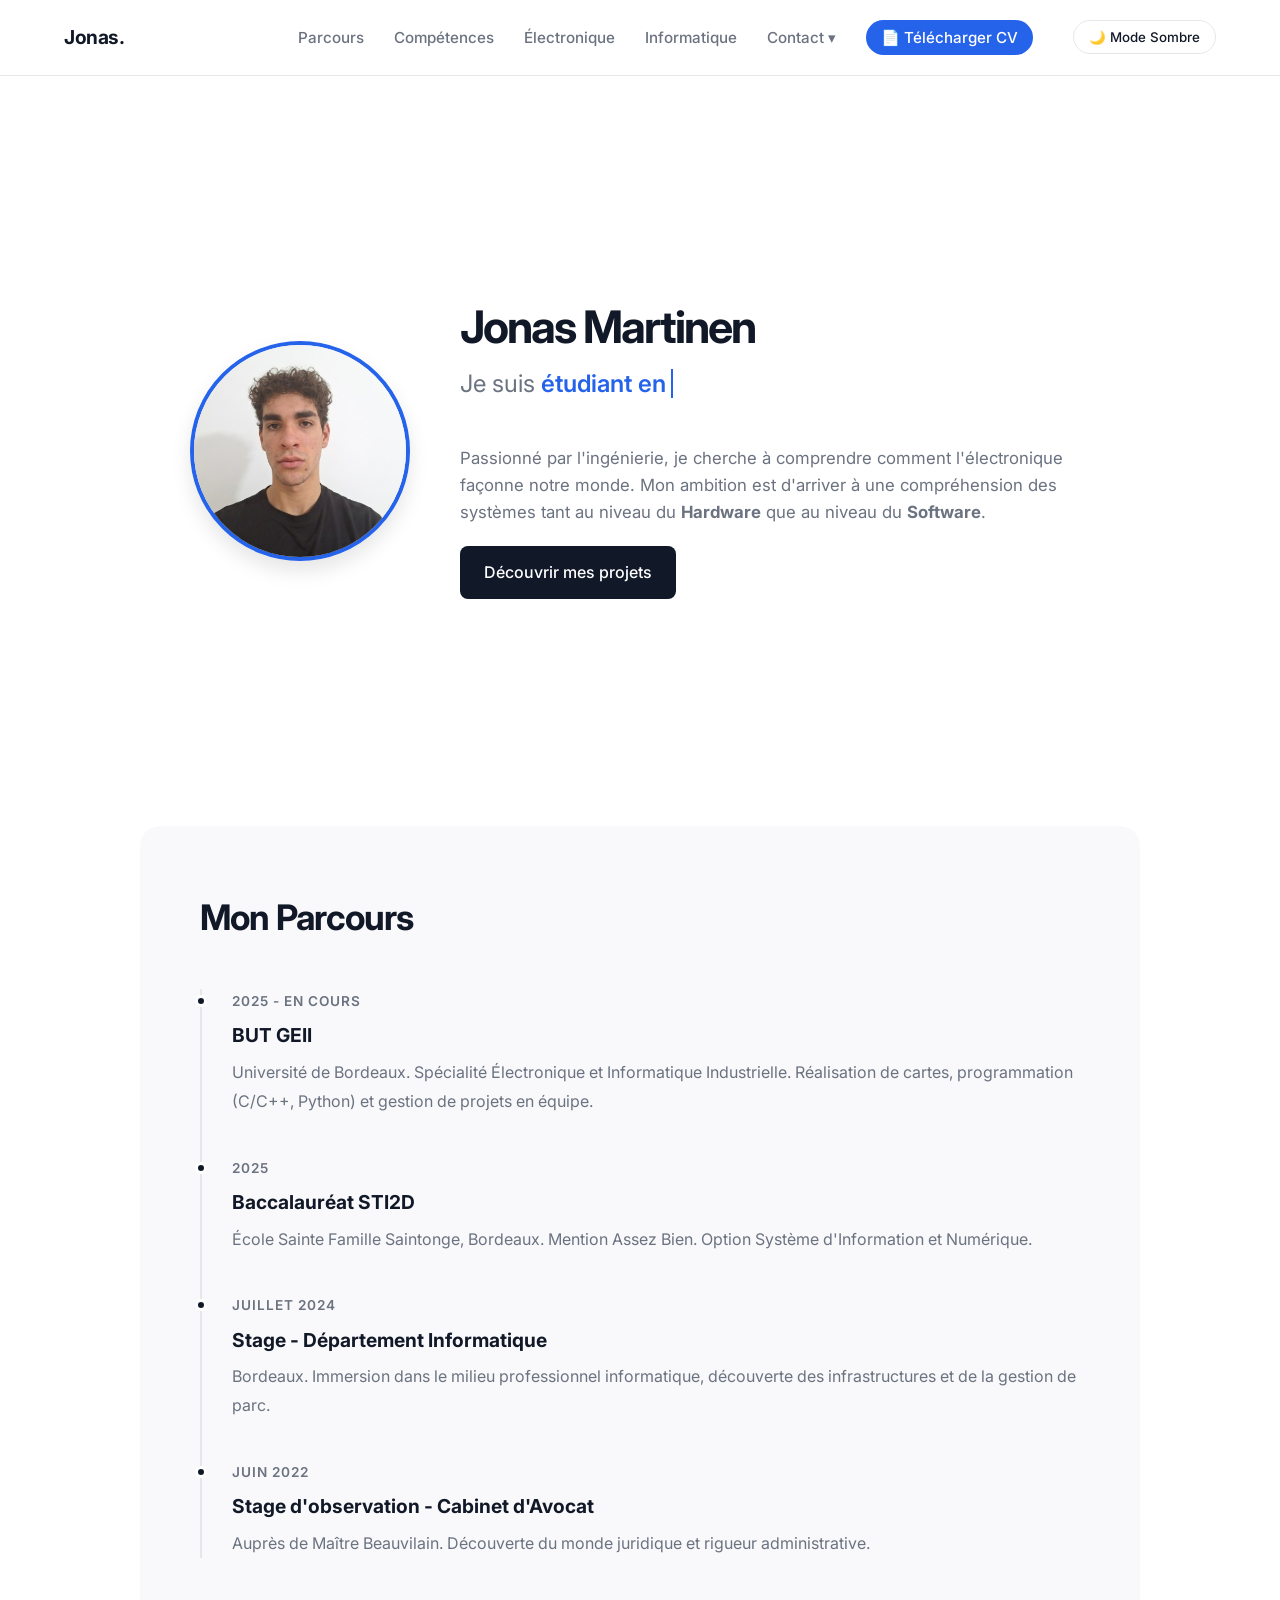
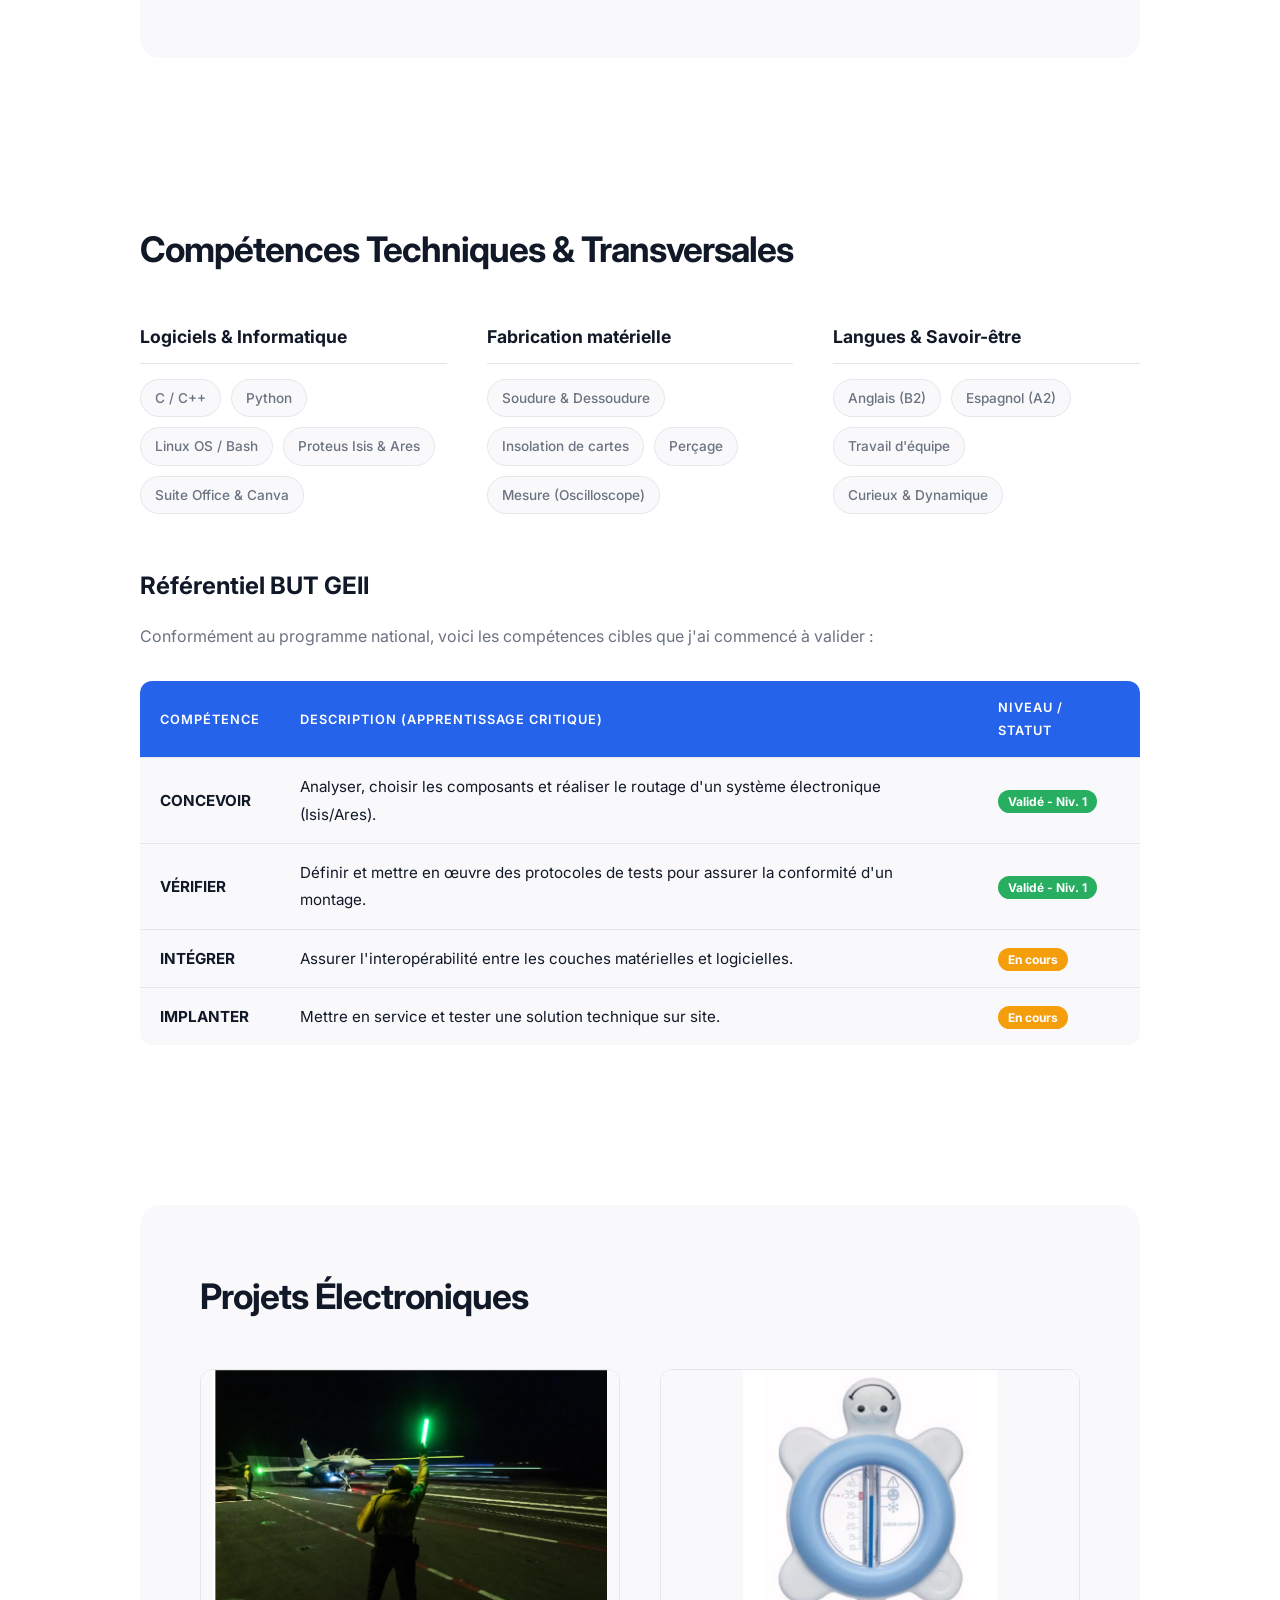
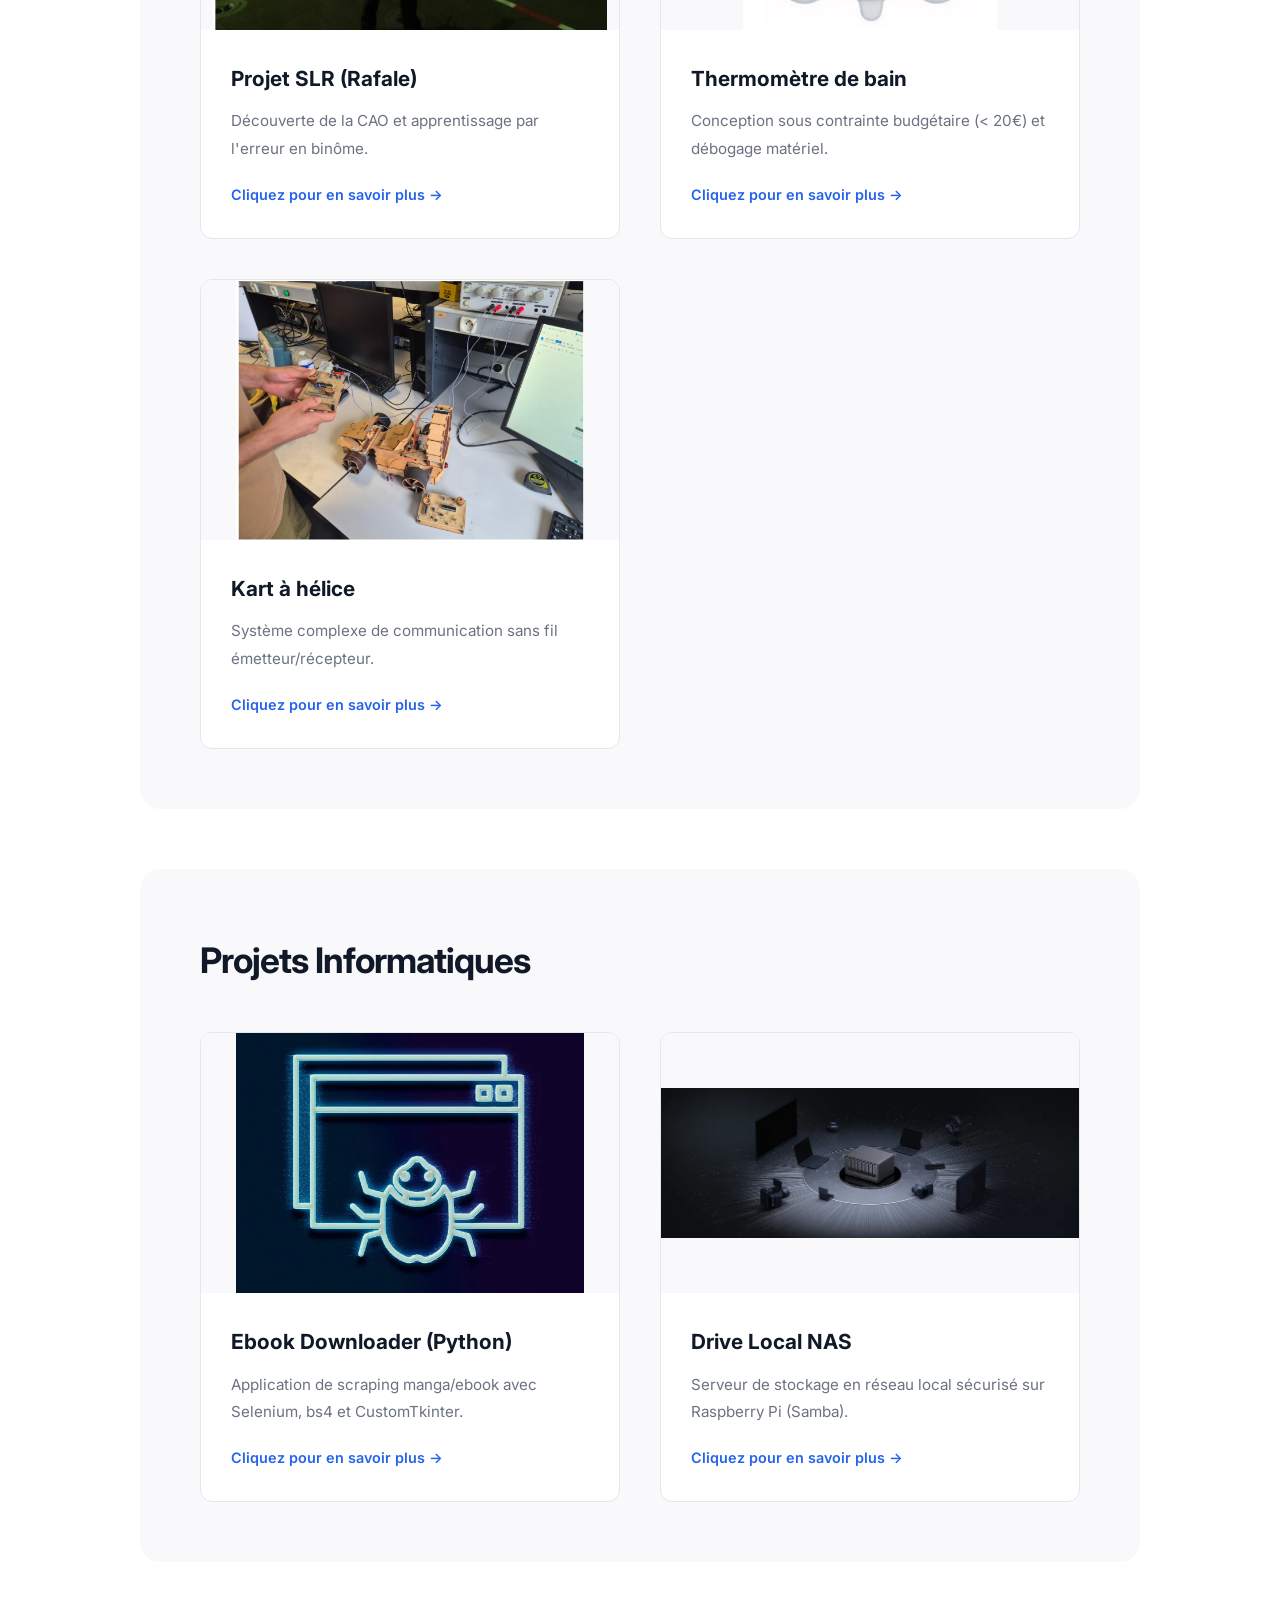
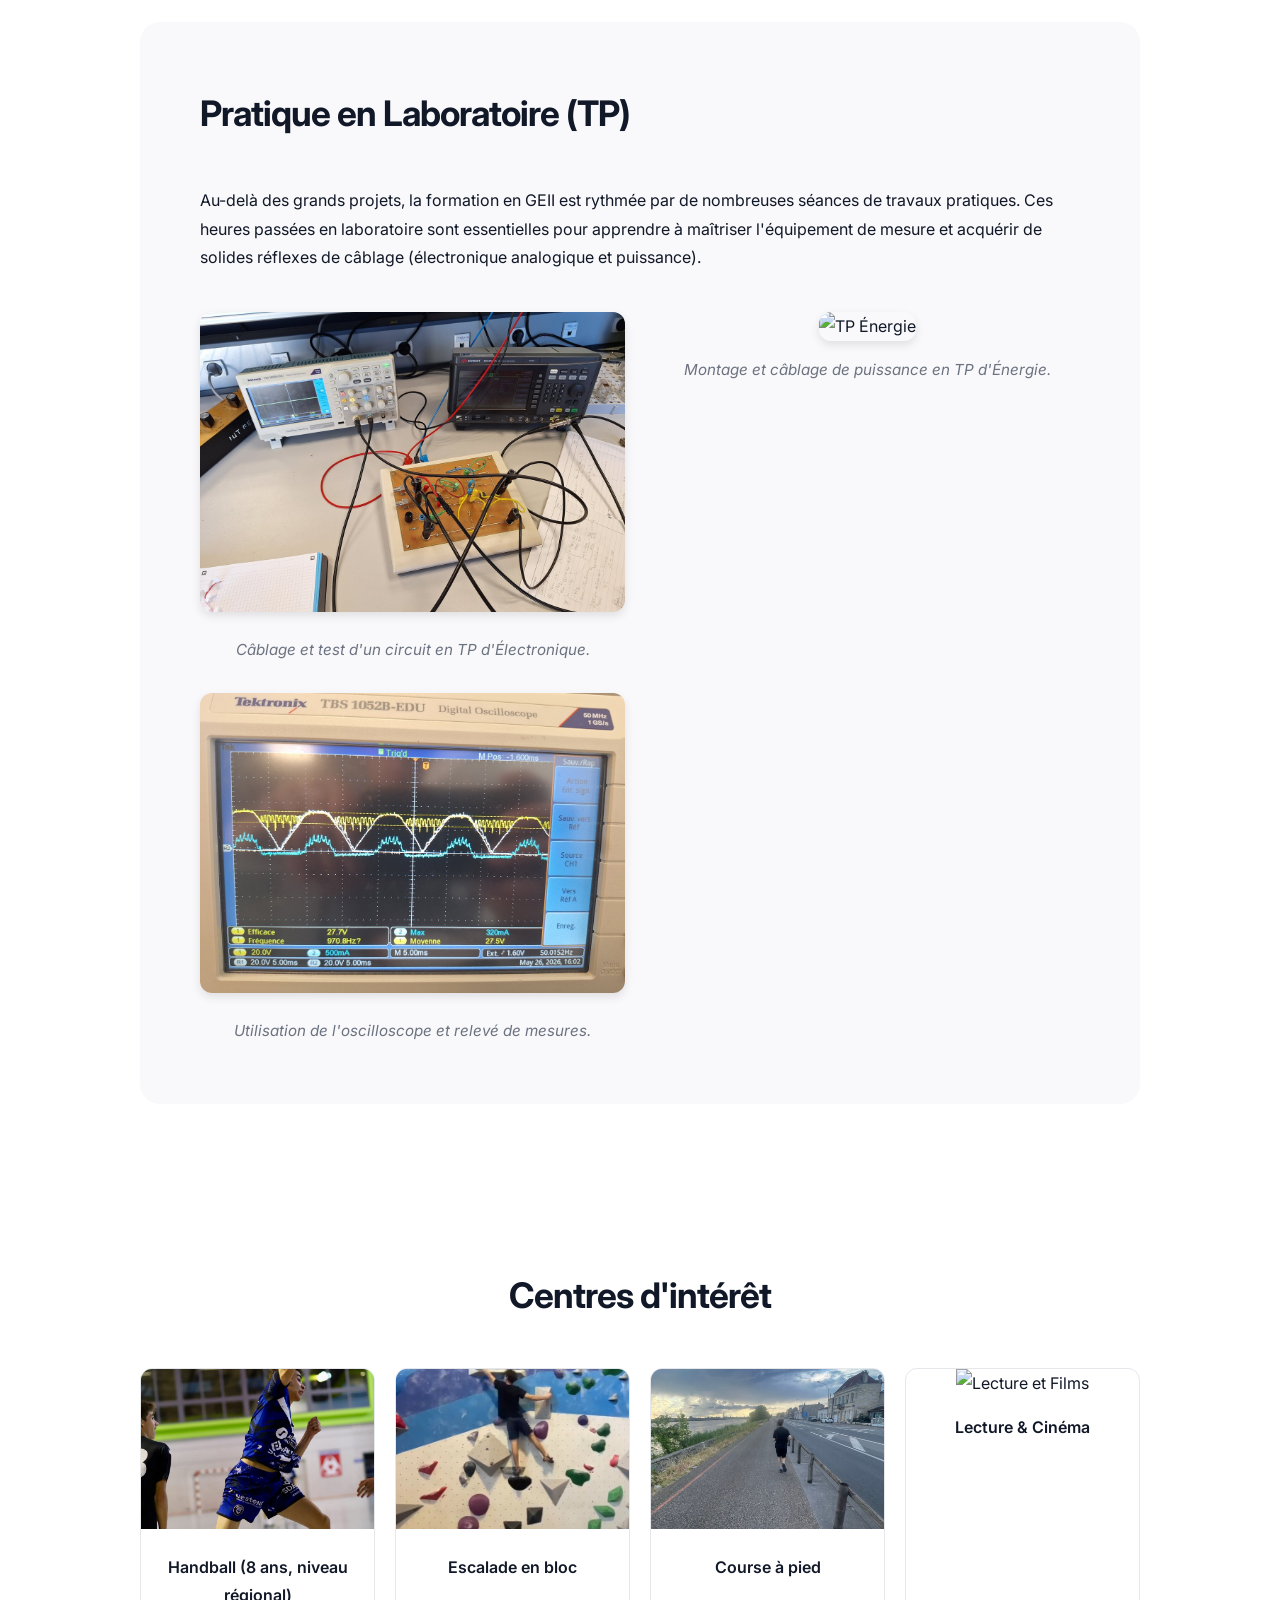
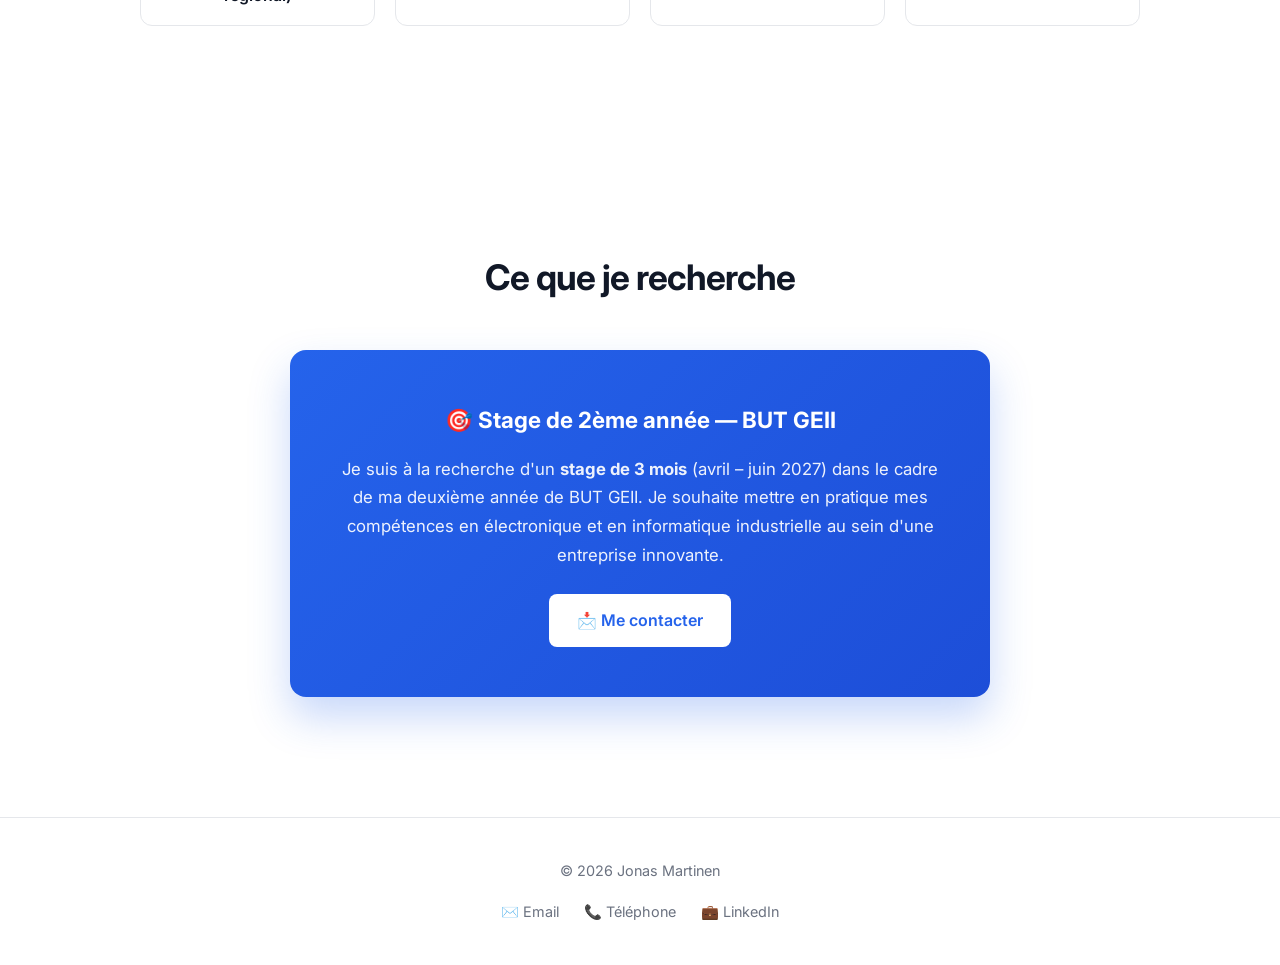
==== commit 40d27902: "sixième retour" ====
--- a/index.html
+++ b/index.html
@@ -3,7 +3,9 @@
 <head>
     <meta charset="UTF-8">
     <meta name="viewport" content="width=device-width, initial-scale=1.0">
+    <meta name="description" content="Portfolio de Jonas Martinen, étudiant en BUT GEII à l'Université de Bordeaux. Découvrez mes projets en électronique, informatique et conception de cartes.">
     <title>Jonas Martinen | Portfolio</title>
+    <link rel="icon" href="data:image/svg+xml,<svg xmlns=%22http://www.w3.org/2000/svg%22 viewBox=%220 0 100 100%22><rect width=%22100%22 height=%22100%22 rx=%2220%22 fill=%22%232563eb%22/><text x=%2250%22 y=%2250%22 font-family=%22Inter,sans-serif%22 font-size=%2240%22 font-weight=%22700%22 fill=%22white%22 text-anchor=%22middle%22 dominant-baseline=%22central%22>JM</text></svg>">
     <link rel="stylesheet" href="style.css">
 </head>
 <body>
@@ -28,7 +30,7 @@
                 </li>
                 
                 <!-- Bouton CV -->
-                <li><a href="cv.pdf" target="_blank" class="btn-cv">📄 Télécharger CV</a></li>
+                <li><a href="Photo/cv.pdf" target="_blank" class="btn-cv">📄 Télécharger CV</a></li>
                 
                 <li><button id="dark-mode-toggle">🌙 Mode Sombre</button></li>
             </ul>
@@ -40,21 +42,21 @@
 
     <section class="container hero">
         <div class="hero-wrapper">
-            <img src="Photo/photo_profil.png" alt="Jonas Martinen" class="hero-image">
+            <img src="Photo/profil.jpeg" alt="Jonas Martinen" class="hero-image">
             <div class="hero-content">
                 <h1>Jonas Martinen</h1>
                 <div class="hero-subtitle">Je suis <span id="typewriter"></span></div>
                 <p class="hero-description">
                     Passionné par l'ingénierie, je cherche à comprendre comment l'électronique façonne notre monde. 
-                    Mon ambition est de maîtriser les systèmes en profondeur, de l'architecture physique du <strong>Hardware</strong> 
-                    jusqu'à l'intelligence du <strong>Software</strong>, pour ne jamais rester limité à la surface du code.
+                    Mon ambition est d'arriver à une compréhension des systèmes tant au niveau du <strong>Hardware</strong> 
+                    que au niveau du <strong>Software</strong>.
                 </p>
                 <a href="#projects-hw" class="btn">Découvrir mes projets</a>
             </div>
         </div>
     </section>
 
-    <section id="about" class="container bg-alt">
+    <section id="about" class="container bg-alt reveal">
         <h2 class="section-title">Mon Parcours</h2>
         <div class="timeline">
             <div class="timeline-item">
@@ -65,26 +67,26 @@
             </div>
             <div class="timeline-item">
                 <div class="timeline-dot"></div>
+                <div class="timeline-date">2025</div>
+                <h3>Baccalauréat STI2D</h3>
+                <p class="text-muted">École Sainte Famille Saintonge, Bordeaux. Mention Assez Bien. Option Système d'Information et Numérique.</p>
+            </div>
+            <div class="timeline-item">
+                <div class="timeline-dot"></div>
                 <div class="timeline-date">Juillet 2024</div>
                 <h3>Stage - Département Informatique</h3>
                 <p class="text-muted">Bordeaux. Immersion dans le milieu professionnel informatique, découverte des infrastructures et de la gestion de parc.</p>
             </div>
             <div class="timeline-item">
                 <div class="timeline-dot"></div>
-                <div class="timeline-date">2025</div>
-                <h3>Baccalauréat STI2D</h3>
-                <p class="text-muted">École Sainte Famille Saintonge, Bordeaux. Mention Assez Bien. Option Système d'Information et Numérique.</p>
-            </div>
-            <div class="timeline-item">
-                <div class="timeline-dot"></div>
                 <div class="timeline-date">Juin 2022</div>
-                <h3>Stage - Cabinet d'Avocat</h3>
+                <h3>Stage d'observation - Cabinet d'Avocat</h3>
                 <p class="text-muted">Auprès de Maître Beauvilain. Découverte du monde juridique et rigueur administrative.</p>
             </div>
         </div>
     </section>
 
-    <section id="skills" class="container">
+    <section id="skills" class="container reveal">
         <h2 class="section-title">Compétences Techniques & Transversales</h2>
         <div class="skills-grid">
             <div class="skill-group">
@@ -143,12 +145,12 @@
                     <tr>
                         <td><strong>INTÉGRER</strong></td>
                         <td>Assurer l'interopérabilité entre les couches matérielles et logicielles.</td>
-                        <td>En cours</td>
+                        <td><span class="status-badge-pending">En cours</span></td>
                     </tr>
                     <tr>
                         <td><strong>IMPLANTER</strong></td>
                         <td>Mettre en service et tester une solution technique sur site.</td>
-                        <td>En cours</td>
+                        <td><span class="status-badge-pending">En cours</span></td>
                     </tr>
                 </tbody>
             </table>
@@ -156,12 +158,12 @@
     </section>
 
     <!-- SECTION PROJETS HARDWARE -->
-    <section id="projects-hw" class="container bg-alt">
+    <section id="projects-hw" class="container bg-alt reveal">
         <h2 class="section-title">Projets Électroniques</h2>
         <div class="projects-grid">
             <a href="slr.html" class="project-card">
                 <div class="project-img-wrapper">
-                    <img src="Photo/projet SLR.png" alt="Projet SLR">
+                    <img src="Photo/projet SLR.png" alt="Projet SLR" loading="lazy">
                     <div class="project-overlay"><span>Voir les détails</span></div>
                 </div>
                 <div class="project-info">
@@ -172,7 +174,7 @@
             </a>
             <a href="thermometre.html" class="project-card">
                 <div class="project-img-wrapper">
-                    <img src="Photo/projet TDB.png" alt="Thermomètre">
+                    <img src="Photo/projet TDB.png" alt="Thermomètre" loading="lazy">
                     <div class="project-overlay"><span>Voir les détails</span></div>
                 </div>
                 <div class="project-info">
@@ -183,7 +185,7 @@
             </a>
             <a href="kart.html" class="project-card">
                 <div class="project-img-wrapper">
-                    <img src="Photo/projet kart à hélice.png" alt="Kart à hélice">
+                    <img src="Photo/projet kart à hélice.png" alt="Kart à hélice" loading="lazy">
                     <div class="project-overlay"><span>Voir les détails</span></div>
                 </div>
                 <div class="project-info">
@@ -196,13 +198,13 @@
     </section>
 
     <!-- SECTION PROJETS SOFTWARE / INFORMATIQUE -->
-    <section id="projects-sw" class="container bg-alt">
+    <section id="projects-sw" class="container bg-alt reveal">
         <h2 class="section-title">Projets Informatiques</h2>
         <div class="projects-grid">
             <!-- Carte Ebook Downloader -->
             <a href="ebook.html" class="project-card">
                 <div class="project-img-wrapper">
-                    <img src="Photo/projet_ebook.webp" alt="Ebook Downloader" onerror="this.src='Photo/app_1.png'">
+                    <img src="Photo/projet_ebook.webp" alt="Ebook Downloader" loading="lazy" onerror="this.src='Photo/app_1.png'">
                     <div class="project-overlay"><span>Voir les détails</span></div>
                 </div>
                 <div class="project-info">
@@ -215,7 +217,7 @@
             <!-- Carte Drive Local -->
             <a href="drive.html" class="project-card">
                 <div class="project-img-wrapper">
-                    <img src="Photo/projet_drive.webp" alt="Drive Local" onerror="this.src='Photo/drive_fichier.png'">
+                    <img src="Photo/projet_drive.webp" alt="Drive Local" loading="lazy" onerror="this.src='Photo/drive_fichier.png'">
                     <div class="project-overlay"><span>Voir les détails</span></div>
                 </div>
                 <div class="project-info">
@@ -228,53 +230,73 @@
     </section>
 
     <!-- SECTION TP / LABO -->
-    <section id="lab" class="container bg-alt">
+    <section id="lab" class="container bg-alt reveal">
         <h2 class="section-title">Pratique en Laboratoire (TP)</h2>
         <p>Au-delà des grands projets, la formation en GEII est rythmée par de nombreuses séances de travaux pratiques. Ces heures passées en laboratoire sont essentielles pour apprendre à maîtriser l'équipement de mesure et acquérir de solides réflexes de câblage (électronique analogique et puissance).</p>
         
         <div class="lab-grid">
             <figure class="lab-figure">
-                <img src="Photo/montage tp elec cable.jpg" alt="TP Électronique">
+                <img src="Photo/montage tp elec cable.jpg" alt="TP Électronique" loading="lazy">
                 <figcaption>Câblage et test d'un circuit en TP d'Électronique.</figcaption>
             </figure>
             <figure class="lab-figure">
-                <img src="Photo/montage tp energie cable.jpg" alt="TP Énergie">
+                <img src="Photo/montage tp energie cable.jpg" alt="TP Énergie" loading="lazy">
                 <figcaption>Montage et câblage de puissance en TP d'Énergie.</figcaption>
             </figure>
             <figure class="lab-figure">
-                <img src="Photo/oscilloscope energie.jpg" alt="Oscilloscope">
+                <img src="Photo/oscilloscope energie.jpg" alt="Oscilloscope" loading="lazy">
                 <figcaption>Utilisation de l'oscilloscope et relevé de mesures.</figcaption>
             </figure>
         </div>
     </section>
 
     <!-- SECTION INTÉRÊTS -->
-    <section id="interests" class="container">
+    <section id="interests" class="container reveal">
         <h2 class="section-title section-title-center">Centres d'intérêt</h2>
         <div class="interests-grid">
             <div class="interest-card">
-                <img src="Photo/photo_handball.jpg" alt="Handball">
+                <img src="Photo/photo_handball.jpg" alt="Handball" loading="lazy">
                 <h4>Handball (8 ans, niveau régional)</h4>
             </div>
             <div class="interest-card">
-                <img src="Photo/escalade.jpg" alt="Escalade">
+                <img src="Photo/escalade.jpg" alt="Escalade" loading="lazy">
                 <h4>Escalade en bloc</h4>
             </div>
             <div class="interest-card">
-                <img src="Photo/run.jpg" alt="Course à pied">
+                <img src="Photo/run.jpg" alt="Course à pied" loading="lazy">
                 <h4>Course à pied</h4>
             </div>
             <div class="interest-card">
-                <img src="https://images.unsplash.com/photo-1481627834876-b7833e8f5570?auto=format&fit=crop&w=400&h=300" alt="Lecture et Films">
+                <img src="https://images.unsplash.com/photo-1481627834876-b7833e8f5570?auto=format&fit=crop&w=400&h=300" alt="Lecture et Films" loading="lazy">
                 <h4>Lecture & Cinéma</h4>
             </div>
         </div>
     </section>
 
+    <!-- SECTION CE QUE JE RECHERCHE -->
+    <section id="recherche" class="container recherche-section reveal">
+        <h2 class="section-title section-title-center">Ce que je recherche</h2>
+        <div class="recherche-card">
+            <h3>🎯 Stage de 2ème année — BUT GEII</h3>
+            <p>
+                Je suis à la recherche d'un <strong>stage de 3 mois</strong> (avril – juin 2027) 
+                dans le cadre de ma deuxième année de BUT GEII. Je souhaite mettre en pratique 
+                mes compétences en électronique et en informatique industrielle au sein d'une 
+                entreprise innovante.
+            </p>
+            <a href="mailto:jonas.martinen@gmail.com" class="btn-contact">📩 Me contacter</a>
+        </div>
+    </section>
+
     <footer>
-        <p>&copy; 2026 Jonas Martinen - Construit avec passion.</p>
+        <p>&copy; 2026 Jonas Martinen</p>
+        <div class="footer-links">
+            <a href="mailto:jonas.martinen@gmail.com">✉️ Email</a>
+            <a href="tel:+33769379016">📞 Téléphone</a>
+            <a href="https://www.linkedin.com/in/jonas-martinen-580a0b396/" target="_blank">💼 LinkedIn</a>
+        </div>
     </footer>
 
-    <script src="script.js?v=1.9"></script>
+    <script src="script.js?v=2.0"></script>
 </body>
-</html>+</html>
--- a/style.css
+++ b/style.css
@@ -11,6 +11,7 @@
     --border-color: #e5e7eb;
     --card-bg: #ffffff;
     --shadow: 0 10px 30px rgba(0,0,0,0.05);
+    --header-bg: rgba(255, 255, 255, 0.85);
 }
 
 .dark-mode {
@@ -23,6 +24,7 @@
     --border-color: #374151;
     --card-bg: #1f2937;
     --shadow: 0 10px 30px rgba(0,0,0,0.3);
+    --header-bg: rgba(17, 24, 39, 0.85);
 }
 
 * {
@@ -49,7 +51,9 @@
 
 /* --- Navigation --- */
 header {
-    background-color: var(--bg-color);
+    background-color: var(--header-bg);
+    backdrop-filter: blur(20px);
+    -webkit-backdrop-filter: blur(20px);
     border-bottom: 1px solid var(--border-color);
     position: sticky;
     top: 0;
@@ -123,7 +127,7 @@
 
 /* --- Hero Section --- */
 .hero { min-height: 70vh; display: flex; align-items: center; }
-.hero h1 { font-size: 4rem; letter-spacing: -2px; line-height: 1.1; margin-bottom: 20px; }
+.hero h1 { font-size: 2.8rem; letter-spacing: -2px; line-height: 1.1; margin-bottom: 10px; }
 .hero-subtitle { font-size: 1.5rem; color: var(--text-muted); margin-bottom: 40px; min-height: 40px;}
 #typewriter { color: var(--primary); font-weight: 600; border-right: 2px solid var(--primary); padding-right: 5px; animation: blink 0.7s infinite; }
 @keyframes blink { 50% { border-color: transparent; } }
@@ -151,7 +155,7 @@
 .skills-grid { display: grid; grid-template-columns: repeat(auto-fit, minmax(250px, 1fr)); gap: 40px; }
 .skill-group h4 { margin-bottom: 15px; font-size: 1.1rem; border-bottom: 1px solid var(--border-color); padding-bottom: 10px; }
 .badge-container { display: flex; flex-wrap: wrap; gap: 10px; }
-.badge { background-color: var(--bg-alt); border: 1px solid var(--border-color); padding: 6px 14px; border-radius: 50px; font-size: 0.85rem; font-weight: 500; color: var(--text-muted); }
+.badge { background-color: var(--bg-alt); border: 1px solid var(--border-color); padding: 6px 14px; border-radius: 50px; font-size: 0.85rem; font-weight: 500; color: var(--text-muted); transition: all 0.3s ease; cursor: default; }
 
 /* --- Projets UX (Grille et Hover) --- */
 .projects-grid { display: grid; grid-template-columns: repeat(auto-fit, minmax(300px, 1fr)); gap: 40px; }
@@ -159,8 +163,8 @@
 .project-card:hover { box-shadow: var(--shadow); }
 
 /* Effet Voile Sombre et Clic */
-.project-img-wrapper { position: relative; height: 220px; overflow: hidden; cursor: pointer; }
-.project-img-wrapper img { width: 100%; height: 100%; object-fit: cover; transition: transform 0.5s; }
+.project-img-wrapper { position: relative; height: 260px; overflow: hidden; cursor: pointer; background-color: var(--bg-alt); }
+.project-img-wrapper img { width: 100%; height: 100%; object-fit: contain; transition: transform 0.5s; }
 .project-overlay { position: absolute; inset: 0; background: rgba(0, 0, 0, 0.7); display: flex; align-items: center; justify-content: center; opacity: 0; transition: opacity 0.3s ease; }
 .project-overlay span { color: #fff; font-weight: 600; font-size: 1.1rem; padding: 10px 20px; border: 2px solid #fff; border-radius: 8px; transform: translateY(20px); transition: transform 0.3s ease; }
 .project-card:hover .project-img-wrapper img { transform: scale(1.05); }
@@ -174,8 +178,7 @@
 
 /* --- Centres d'intérêt --- */
 .interests-grid { display: flex; justify-content: space-between; flex-wrap: wrap; gap: 20px; text-align: center; }
-.interest-card { flex: 1; min-width: 150px; padding: 30px; border: 1px solid var(--border-color); border-radius: 12px; background-color: var(--card-bg); }
-.interest-card h4 { font-weight: 600; font-size: 1rem; color: var(--text-main); }
+/* (interest-card styles merged into block below) */
 
 /* --- Responsive --- */
 @media(max-width: 768px) {
@@ -232,8 +235,7 @@
 }
 .project-gallery img {
     width: 100%;
-    aspect-ratio: 4 / 3; /* Toutes les images auront exactement la même proportion ! */
-    object-fit: cover;
+    height: auto;
     border-radius: 8px;
     border: 1px solid var(--border-color);
     box-shadow: var(--shadow);
@@ -266,7 +268,7 @@
 /* Menu Déroulant Contact */
 .dropdown { position: relative; display: inline-block; }
 .dropdown-content { display: none; position: absolute; background-color: var(--bg-color); min-width: 220px; box-shadow: 0px 8px 16px 0px rgba(0,0,0,0.2); z-index: 1; border-radius: 8px; overflow: hidden; border: 1px solid var(--border-color); top: 100%; left: 0; }
-.dropdown-content a { color: var(--text-color); padding: 12px 16px; text-decoration: none; display: block; font-size: 0.9rem; }
+.dropdown-content a { color: var(--text-main); padding: 12px 16px; text-decoration: none; display: block; font-size: 0.9rem; }
 .dropdown-content a:hover { background-color: var(--bg-alt); color: var(--primary); }
 .dropdown:hover .dropdown-content { display: block; }
 
@@ -290,7 +292,6 @@
    ============================ */
 
 /* Hero */
-.hero h1 { font-size: 2.8rem; margin-bottom: 10px; }
 .hero-description { margin-top: 15px; font-size: 1.05rem; line-height: 1.6; color: var(--text-muted); }
 
 /* Texte muted générique (paragraphes timeline, sous-titres projet) */
@@ -327,8 +328,105 @@
 /* Bouton dark mode inline */
 #dark-mode-toggle { margin-left: 10px; }
 
-/* Thermomètre : image carte finale pivotée */
-.img-rotated { object-fit: contain; max-height: 400px; transform: rotate(-90deg); background-color: transparent; }
+/* Thermomètre : image carte finale (rotation appliquée directement au fichier) */
 
 /* Lien LinkedIn footer */
-.link-primary { color: var(--primary); }+.link-primary { color: var(--primary); }
+
+/* ============================
+   NOUVELLES AMÉLIORATIONS
+   ============================ */
+
+/* Scroll Reveal Animation */
+.reveal {
+    opacity: 0;
+    transform: translateY(30px);
+    transition: opacity 0.8s cubic-bezier(0.4, 0, 0.2, 1), transform 0.8s cubic-bezier(0.4, 0, 0.2, 1);
+}
+.reveal.visible {
+    opacity: 1;
+    transform: translateY(0);
+}
+
+/* Badge hover interactif */
+.badge:hover {
+    background-color: var(--primary);
+    color: white;
+    border-color: var(--primary);
+    transform: scale(1.05);
+}
+
+/* Dark mode toggle hover */
+#dark-mode-toggle:hover {
+    background-color: var(--bg-alt);
+    border-color: var(--primary);
+    color: var(--primary);
+}
+
+/* Badge "En cours" */
+.status-badge-pending {
+    background: #f59e0b;
+    color: white;
+    padding: 4px 10px;
+    border-radius: 20px;
+    font-size: 0.75rem;
+    font-weight: bold;
+}
+
+/* Section Recherche de Stage */
+.recherche-section {
+    text-align: center;
+    padding: 60px 0;
+}
+.recherche-card {
+    background: linear-gradient(135deg, var(--primary), #1d4ed8);
+    color: white;
+    padding: 50px 40px;
+    border-radius: 16px;
+    max-width: 700px;
+    margin: 30px auto 0;
+    box-shadow: 0 20px 40px rgba(37, 99, 235, 0.25);
+}
+.dark-mode .recherche-card {
+    box-shadow: 0 20px 40px rgba(59, 130, 246, 0.15);
+}
+.recherche-card h3 {
+    font-size: 1.4rem;
+    margin-bottom: 15px;
+}
+.recherche-card p {
+    font-size: 1.05rem;
+    line-height: 1.7;
+    opacity: 0.92;
+}
+.recherche-card .btn-contact {
+    display: inline-block;
+    margin-top: 25px;
+    background: white;
+    color: var(--primary);
+    padding: 12px 28px;
+    border-radius: 8px;
+    font-weight: 600;
+    transition: all 0.3s;
+}
+.recherche-card .btn-contact:hover {
+    transform: translateY(-2px);
+    box-shadow: 0 8px 20px rgba(0,0,0,0.2);
+}
+
+/* Footer enrichi */
+.footer-links {
+    display: flex;
+    justify-content: center;
+    gap: 25px;
+    margin-top: 15px;
+    flex-wrap: wrap;
+}
+.footer-links a {
+    color: var(--text-muted);
+    font-size: 0.9rem;
+    transition: color 0.3s;
+}
+.footer-links a:hover {
+    color: var(--primary);
+}
